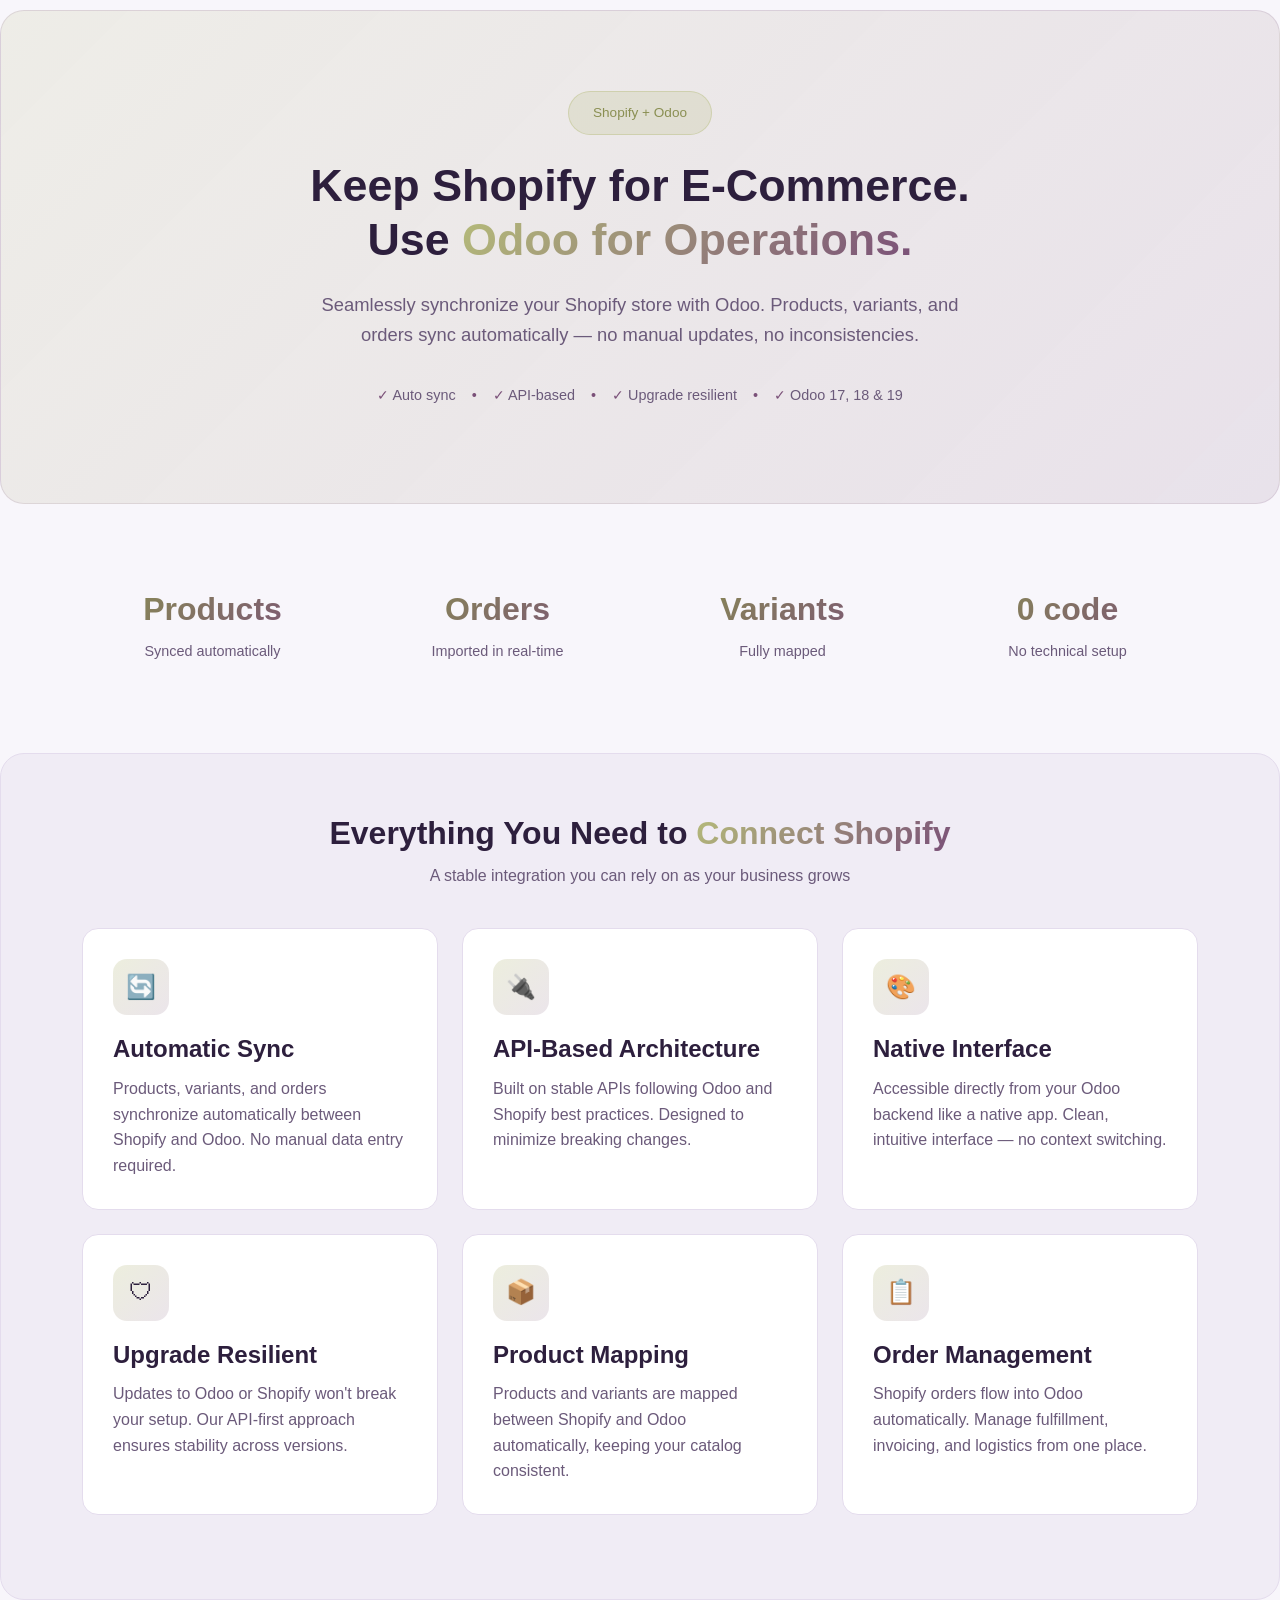
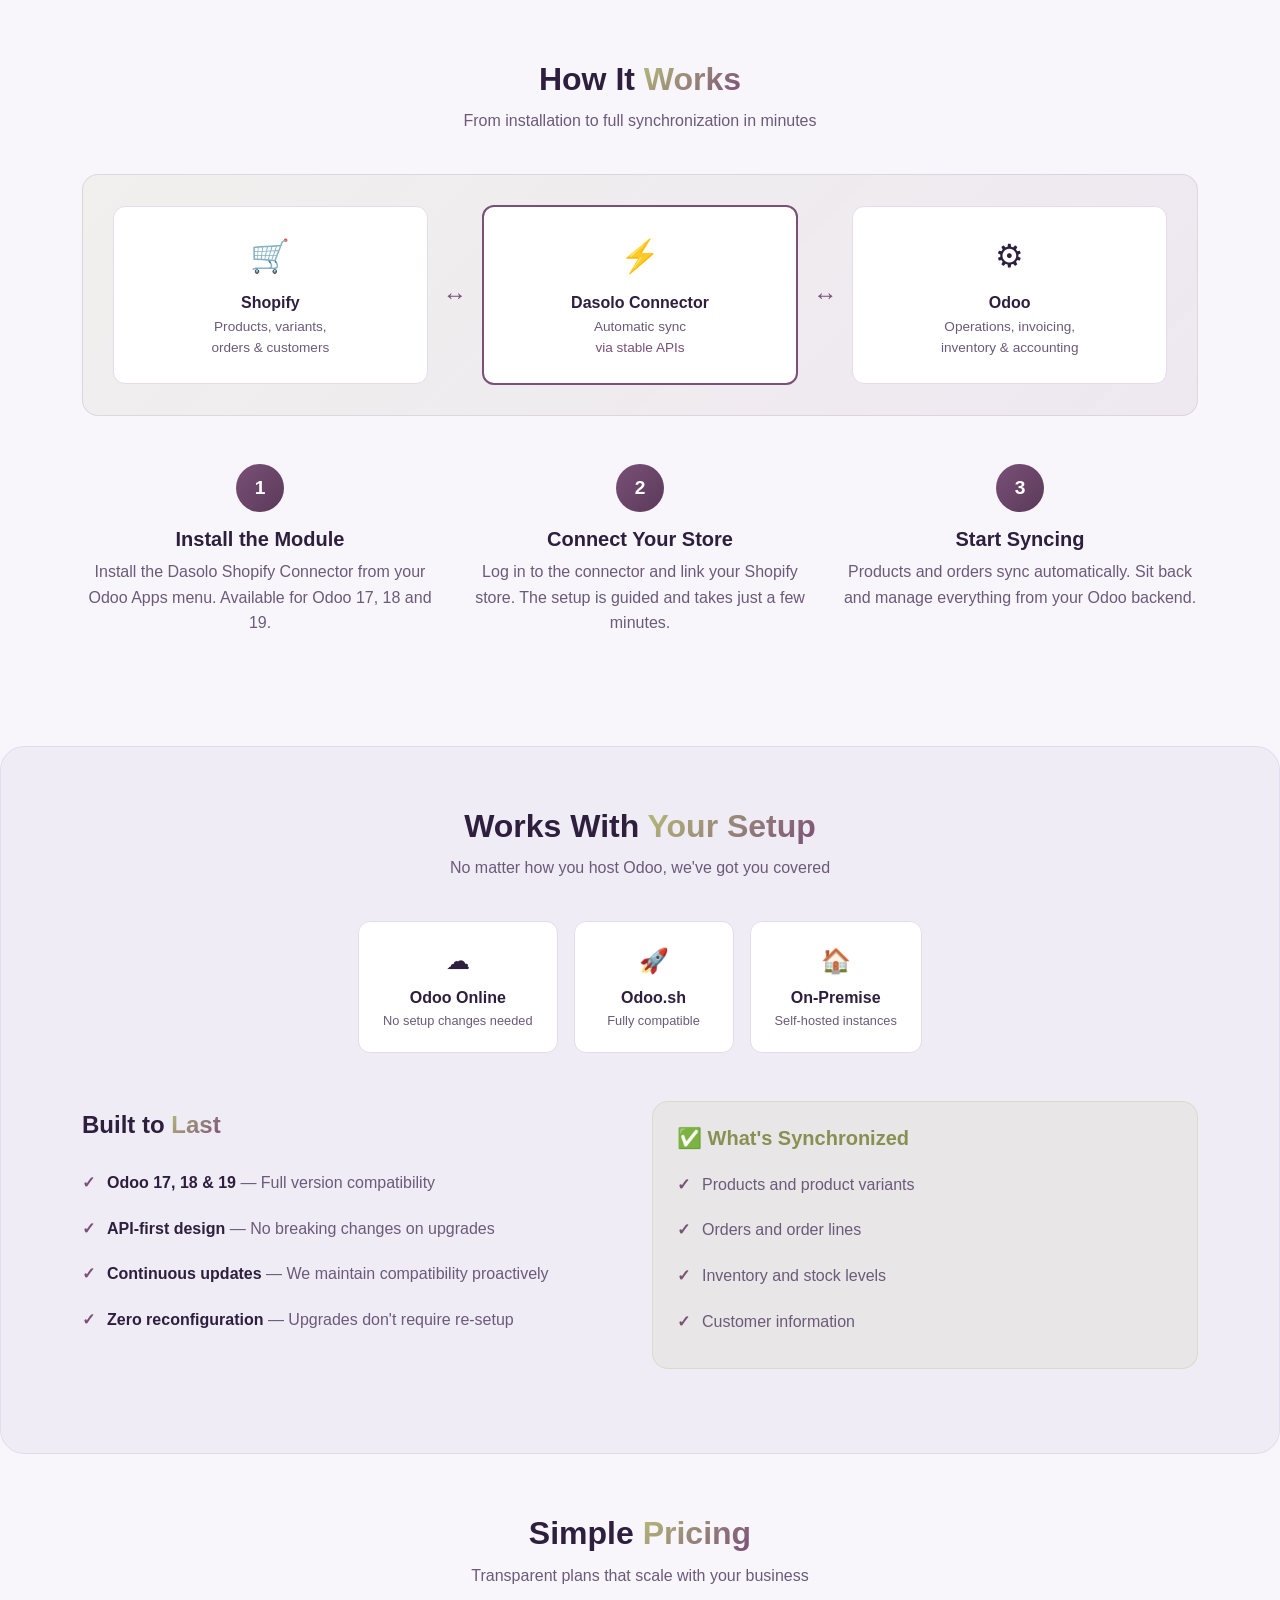
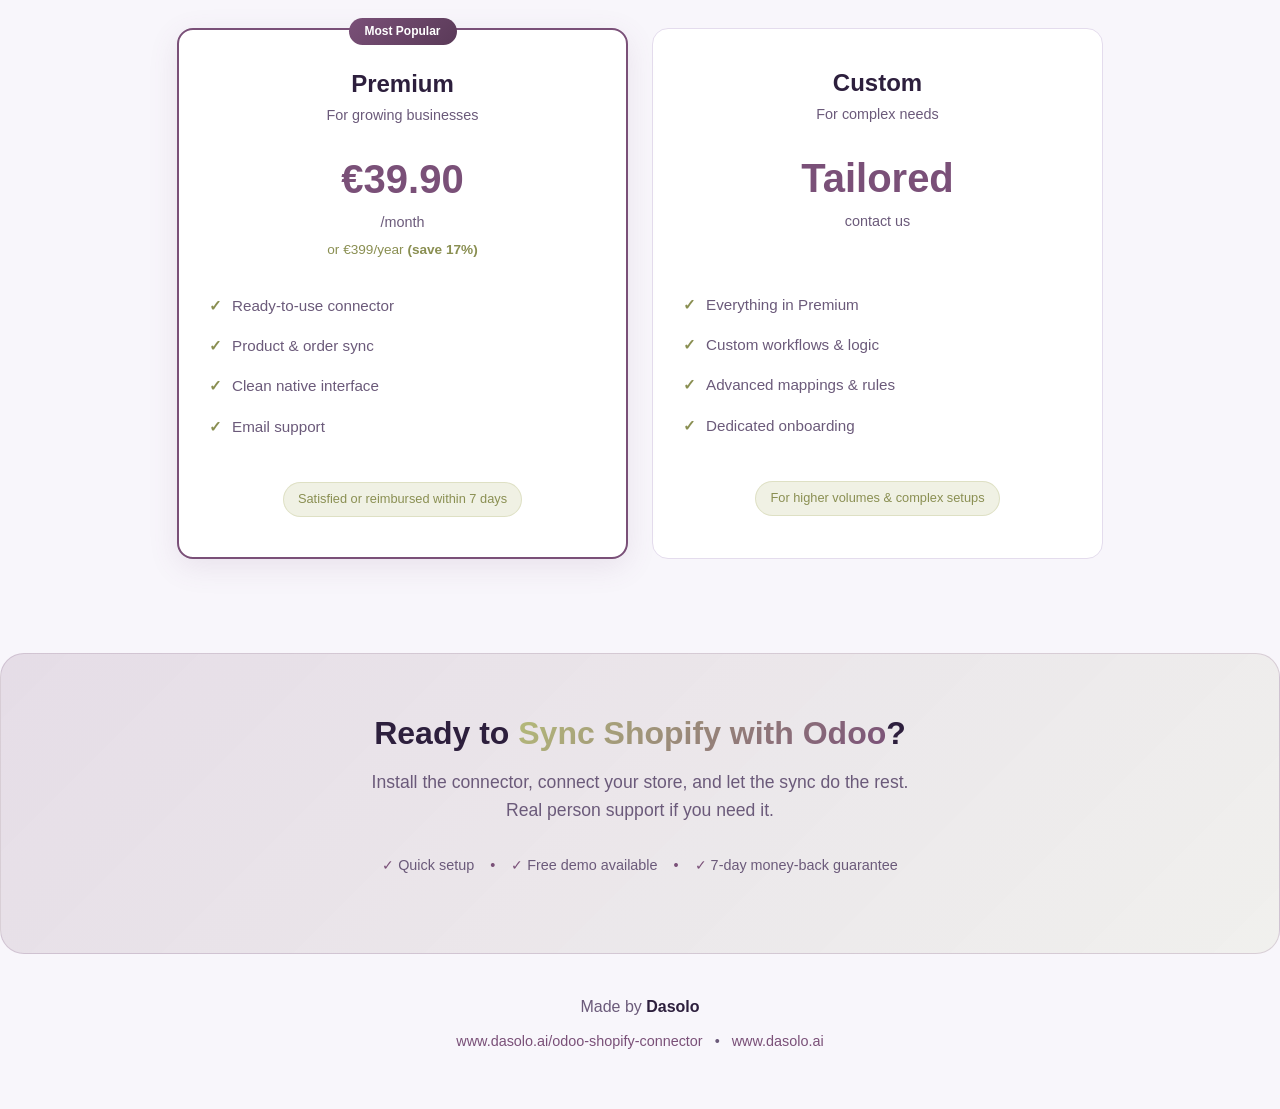
==== shopify_connector_dasolo/static/description/index.html @ 5e36f6b0 "Update module name" ====
<!DOCTYPE html>
<html lang="en">
<head>
    <meta charset="utf-8">
    <meta name="viewport" content="width=device-width, initial-scale=1">
    <title>Dasolo Shopify Connector — Sync Shopify with Odoo</title>
    <link href="https://cdn.jsdelivr.net/npm/bootstrap@5.3.2/dist/css/bootstrap.min.css" rel="stylesheet">
</head>
<body style="font-family: -apple-system, BlinkMacSystemFont, 'Segoe UI', Roboto, Oxygen, Ubuntu, Cantarell, sans-serif; background-color: #f8f6fb; color: #2d1f3d; line-height: 1.6;">

    <!-- Hero Section -->
    <section style="background: linear-gradient(135deg, rgba(181,187,122,0.15) 0%, rgba(122,80,120,0.12) 100%); border: 1px solid rgba(122,80,120,0.15); padding: 80px 20px; border-radius: 24px; margin-top: 10px; position: relative; overflow: hidden;" class="text-center">
        <div class="container" style="position: relative; z-index: 1;">
            <div class="mb-4">
                <span style="font-size: 0.85rem; padding: 10px 24px; background-color: rgba(181,187,122,0.2); border: 1px solid rgba(181,187,122,0.4); border-radius: 50px; display: inline-block; font-weight: 500; color: #8a8f52;">
                    Shopify + Odoo
                </span>
            </div>
            <h1 class="mb-4" style="font-size: 2.8rem; font-weight: 800;">
                Keep Shopify for E-Commerce.<br/>Use <span style="background: linear-gradient(135deg, #b5bb7a 0%, #7a5078 100%); -webkit-background-clip: text; -webkit-text-fill-color: transparent; background-clip: text;">Odoo for Operations.</span>
            </h1>
            <p class="mb-4" style="font-size: 1.15rem; max-width: 650px; margin: 0 auto; color: #6b5a7a;">
                Seamlessly synchronize your Shopify store with Odoo. Products, variants, and orders sync automatically
                — no manual updates, no inconsistencies.
            </p>
            <div style="margin-top: 35px;">
                <p style="font-size: 0.9rem; color: #6b5a7a;">
                    <span style="color: #7a5078;">&#10003;</span> Auto sync &nbsp;&nbsp;
                    <span style="color: #7a5078;">&#8226;</span> &nbsp;&nbsp;
                    <span style="color: #7a5078;">&#10003;</span> API-based &nbsp;&nbsp;
                    <span style="color: #7a5078;">&#8226;</span> &nbsp;&nbsp;
                    <span style="color: #7a5078;">&#10003;</span> Upgrade resilient &nbsp;&nbsp;
                    <span style="color: #7a5078;">&#8226;</span> &nbsp;&nbsp;
                    <span style="color: #7a5078;">&#10003;</span> Odoo 17, 18 &amp; 19
                </p>
            </div>
        </div>
    </section>

    <!-- Stats Section -->
    <section style="background-color: #f8f6fb; padding: 60px 20px;">
        <div class="container">
            <div class="row">
                <div class="col-md-3 col-6">
                    <div style="text-align: center; padding: 20px;">
                        <div style="font-size: 2rem; font-weight: 800; background: linear-gradient(135deg, #8a8f52 0%, #7a5078 100%); -webkit-background-clip: text; -webkit-text-fill-color: transparent; background-clip: text;">Products</div>
                        <div style="color: #6b5a7a; font-size: 0.9rem; margin-top: 5px;">Synced automatically</div>
                    </div>
                </div>
                <div class="col-md-3 col-6">
                    <div style="text-align: center; padding: 20px;">
                        <div style="font-size: 2rem; font-weight: 800; background: linear-gradient(135deg, #8a8f52 0%, #7a5078 100%); -webkit-background-clip: text; -webkit-text-fill-color: transparent; background-clip: text;">Orders</div>
                        <div style="color: #6b5a7a; font-size: 0.9rem; margin-top: 5px;">Imported in real-time</div>
                    </div>
                </div>
                <div class="col-md-3 col-6">
                    <div style="text-align: center; padding: 20px;">
                        <div style="font-size: 2rem; font-weight: 800; background: linear-gradient(135deg, #8a8f52 0%, #7a5078 100%); -webkit-background-clip: text; -webkit-text-fill-color: transparent; background-clip: text;">Variants</div>
                        <div style="color: #6b5a7a; font-size: 0.9rem; margin-top: 5px;">Fully mapped</div>
                    </div>
                </div>
                <div class="col-md-3 col-6">
                    <div style="text-align: center; padding: 20px;">
                        <div style="font-size: 2rem; font-weight: 800; background: linear-gradient(135deg, #8a8f52 0%, #7a5078 100%); -webkit-background-clip: text; -webkit-text-fill-color: transparent; background-clip: text;">0 code</div>
                        <div style="color: #6b5a7a; font-size: 0.9rem; margin-top: 5px;">No technical setup</div>
                    </div>
                </div>
            </div>
        </div>
    </section>

    <!-- Features Section -->
    <section style="background-color: #f0ecf5; padding: 60px 30px; border-radius: 24px; margin-top: 10px; border: 1px solid #e4dced;">
        <div class="container">
            <h2 style="font-size: 2rem; font-weight: 700; margin-bottom: 10px; color: #2d1f3d;" class="text-center">
                Everything You Need to <span style="background: linear-gradient(135deg, #b5bb7a 0%, #7a5078 100%); -webkit-background-clip: text; -webkit-text-fill-color: transparent; background-clip: text;">Connect Shopify</span>
            </h2>
            <p style="color: #6b5a7a; max-width: 600px; margin: 0 auto 40px;" class="text-center">
                A stable integration you can rely on as your business grows
            </p>

            <div class="row">
                <div class="col-lg-4 col-md-6 mb-4">
                    <div style="border-radius: 16px; border: 1px solid #e4dced; background: #ffffff; padding: 30px; height: 100%;">
                        <div style="width: 56px; height: 56px; border-radius: 14px; background: linear-gradient(135deg, rgba(181,187,122,0.25) 0%, rgba(122,80,120,0.15) 100%); display: flex; align-items: center; justify-content: center; margin-bottom: 20px; font-size: 1.5rem;">&#128260;</div>
                        <h4 style="font-weight: 600; margin-bottom: 12px; color: #2d1f3d;">Automatic Sync</h4>
                        <p style="color: #6b5a7a; margin-bottom: 0;">
                            Products, variants, and orders synchronize automatically between Shopify and Odoo. No manual data entry required.
                        </p>
                    </div>
                </div>
                <div class="col-lg-4 col-md-6 mb-4">
                    <div style="border-radius: 16px; border: 1px solid #e4dced; background: #ffffff; padding: 30px; height: 100%;">
                        <div style="width: 56px; height: 56px; border-radius: 14px; background: linear-gradient(135deg, rgba(181,187,122,0.25) 0%, rgba(122,80,120,0.15) 100%); display: flex; align-items: center; justify-content: center; margin-bottom: 20px; font-size: 1.5rem;">&#128268;</div>
                        <h4 style="font-weight: 600; margin-bottom: 12px; color: #2d1f3d;">API-Based Architecture</h4>
                        <p style="color: #6b5a7a; margin-bottom: 0;">
                            Built on stable APIs following Odoo and Shopify best practices. Designed to minimize breaking changes.
                        </p>
                    </div>
                </div>
                <div class="col-lg-4 col-md-6 mb-4">
                    <div style="border-radius: 16px; border: 1px solid #e4dced; background: #ffffff; padding: 30px; height: 100%;">
                        <div style="width: 56px; height: 56px; border-radius: 14px; background: linear-gradient(135deg, rgba(181,187,122,0.25) 0%, rgba(122,80,120,0.15) 100%); display: flex; align-items: center; justify-content: center; margin-bottom: 20px; font-size: 1.5rem;">&#127912;</div>
                        <h4 style="font-weight: 600; margin-bottom: 12px; color: #2d1f3d;">Native Interface</h4>
                        <p style="color: #6b5a7a; margin-bottom: 0;">
                            Accessible directly from your Odoo backend like a native app. Clean, intuitive interface — no context switching.
                        </p>
                    </div>
                </div>
                <div class="col-lg-4 col-md-6 mb-4">
                    <div style="border-radius: 16px; border: 1px solid #e4dced; background: #ffffff; padding: 30px; height: 100%;">
                        <div style="width: 56px; height: 56px; border-radius: 14px; background: linear-gradient(135deg, rgba(181,187,122,0.25) 0%, rgba(122,80,120,0.15) 100%); display: flex; align-items: center; justify-content: center; margin-bottom: 20px; font-size: 1.5rem;">&#128737;</div>
                        <h4 style="font-weight: 600; margin-bottom: 12px; color: #2d1f3d;">Upgrade Resilient</h4>
                        <p style="color: #6b5a7a; margin-bottom: 0;">
                            Updates to Odoo or Shopify won't break your setup. Our API-first approach ensures stability across versions.
                        </p>
                    </div>
                </div>
                <div class="col-lg-4 col-md-6 mb-4">
                    <div style="border-radius: 16px; border: 1px solid #e4dced; background: #ffffff; padding: 30px; height: 100%;">
                        <div style="width: 56px; height: 56px; border-radius: 14px; background: linear-gradient(135deg, rgba(181,187,122,0.25) 0%, rgba(122,80,120,0.15) 100%); display: flex; align-items: center; justify-content: center; margin-bottom: 20px; font-size: 1.5rem;">&#128230;</div>
                        <h4 style="font-weight: 600; margin-bottom: 12px; color: #2d1f3d;">Product Mapping</h4>
                        <p style="color: #6b5a7a; margin-bottom: 0;">
                            Products and variants are mapped between Shopify and Odoo automatically, keeping your catalog consistent.
                        </p>
                    </div>
                </div>
                <div class="col-lg-4 col-md-6 mb-4">
                    <div style="border-radius: 16px; border: 1px solid #e4dced; background: #ffffff; padding: 30px; height: 100%;">
                        <div style="width: 56px; height: 56px; border-radius: 14px; background: linear-gradient(135deg, rgba(181,187,122,0.25) 0%, rgba(122,80,120,0.15) 100%); display: flex; align-items: center; justify-content: center; margin-bottom: 20px; font-size: 1.5rem;">&#128203;</div>
                        <h4 style="font-weight: 600; margin-bottom: 12px; color: #2d1f3d;">Order Management</h4>
                        <p style="color: #6b5a7a; margin-bottom: 0;">
                            Shopify orders flow into Odoo automatically. Manage fulfillment, invoicing, and logistics from one place.
                        </p>
                    </div>
                </div>
            </div>
        </div>
    </section>

    <!-- How It Works Section -->
    <section style="background-color: #f8f6fb; padding: 60px 20px;">
        <div class="container">
            <h2 style="font-size: 2rem; font-weight: 700; margin-bottom: 10px; color: #2d1f3d;" class="text-center">
                How It <span style="background: linear-gradient(135deg, #b5bb7a 0%, #7a5078 100%); -webkit-background-clip: text; -webkit-text-fill-color: transparent; background-clip: text;">Works</span>
            </h2>
            <p style="color: #6b5a7a; max-width: 600px; margin: 0 auto 40px;" class="text-center">
                From installation to full synchronization in minutes
            </p>

            <div class="row mb-5">
                <div class="col-12">
                    <div style="background: linear-gradient(135deg, rgba(181,187,122,0.1) 0%, rgba(122,80,120,0.08) 100%); border: 1px solid rgba(122,80,120,0.15); border-radius: 16px; padding: 30px;">
                        <div style="display: flex; flex-wrap: wrap; align-items: center; justify-content: center; gap: 15px;">
                            <div style="background: #ffffff; border: 1px solid #e4dced; border-radius: 12px; padding: 24px; text-align: center; flex: 1; min-width: 200px;">
                                <div style="font-size: 2rem; margin-bottom: 8px;">&#128722;</div>
                                <strong style="color: #2d1f3d;">Shopify</strong>
                                <p class="mb-0" style="color: #6b5a7a; font-size: 0.85rem;">
                                    Products, variants,<br>orders &amp; customers
                                </p>
                            </div>
                            <div style="color: #7a5078; font-size: 1.5rem; font-weight: bold;">&#8596;</div>
                            <div style="background: #ffffff; border: 2px solid #7a5078; border-radius: 12px; padding: 24px; text-align: center; flex: 1; min-width: 200px;">
                                <div style="font-size: 2rem; margin-bottom: 8px;">&#9889;</div>
                                <strong style="color: #2d1f3d;">Dasolo Connector</strong>
                                <p class="mb-0" style="color: #6b5a7a; font-size: 0.85rem;">
                                    Automatic sync<br>
                                    <span style="color: #7a5078;">via stable APIs</span>
                                </p>
                            </div>
                            <div style="color: #7a5078; font-size: 1.5rem; font-weight: bold;">&#8596;</div>
                            <div style="background: #ffffff; border: 1px solid #e4dced; border-radius: 12px; padding: 24px; text-align: center; flex: 1; min-width: 200px;">
                                <div style="font-size: 2rem; margin-bottom: 8px;">&#9881;</div>
                                <strong style="color: #2d1f3d;">Odoo</strong>
                                <p class="mb-0" style="color: #6b5a7a; font-size: 0.85rem;">
                                    Operations, invoicing,<br>inventory &amp; accounting
                                </p>
                            </div>
                        </div>
                    </div>
                </div>
            </div>

            <div class="row">
                <div class="col-md-4 mb-4">
                    <div class="text-center">
                        <div style="width: 48px; height: 48px; border-radius: 50%; background: linear-gradient(135deg, #7a5078 0%, #5a3a58 100%); display: inline-flex; align-items: center; justify-content: center; font-weight: 700; font-size: 1.2rem; color: #fff; margin-bottom: 15px;">1</div>
                        <h5 style="font-weight: 600; color: #2d1f3d;">Install the Module</h5>
                        <p style="color: #6b5a7a;">
                            Install the Dasolo Shopify Connector from your Odoo Apps menu. Available for Odoo 17, 18 and 19.
                        </p>
                    </div>
                </div>
                <div class="col-md-4 mb-4">
                    <div class="text-center">
                        <div style="width: 48px; height: 48px; border-radius: 50%; background: linear-gradient(135deg, #7a5078 0%, #5a3a58 100%); display: inline-flex; align-items: center; justify-content: center; font-weight: 700; font-size: 1.2rem; color: #fff; margin-bottom: 15px;">2</div>
                        <h5 style="font-weight: 600; color: #2d1f3d;">Connect Your Store</h5>
                        <p style="color: #6b5a7a;">
                            Log in to the connector and link your Shopify store. The setup is guided and takes just a few minutes.
                        </p>
                    </div>
                </div>
                <div class="col-md-4 mb-4">
                    <div class="text-center">
                        <div style="width: 48px; height: 48px; border-radius: 50%; background: linear-gradient(135deg, #7a5078 0%, #5a3a58 100%); display: inline-flex; align-items: center; justify-content: center; font-weight: 700; font-size: 1.2rem; color: #fff; margin-bottom: 15px;">3</div>
                        <h5 style="font-weight: 600; color: #2d1f3d;">Start Syncing</h5>
                        <p style="color: #6b5a7a;">
                            Products and orders sync automatically. Sit back and manage everything from your Odoo backend.
                        </p>
                    </div>
                </div>
            </div>
        </div>
    </section>

    <!-- Compatibility Section -->
    <section style="background-color: #f0ecf5; padding: 60px 30px; border-radius: 24px; margin-top: 10px; border: 1px solid #e4dced;">
        <div class="container">
            <h2 style="font-size: 2rem; font-weight: 700; margin-bottom: 10px; color: #2d1f3d;" class="text-center">
                Works With <span style="background: linear-gradient(135deg, #b5bb7a 0%, #7a5078 100%); -webkit-background-clip: text; -webkit-text-fill-color: transparent; background-clip: text;">Your Setup</span>
            </h2>
            <p style="color: #6b5a7a; max-width: 600px; margin: 0 auto 40px;" class="text-center">
                No matter how you host Odoo, we've got you covered
            </p>

            <div class="row justify-content-center mb-5">
                <div class="col-12">
                    <div class="d-flex flex-wrap justify-content-center gap-3">
                        <div style="display: inline-block; background: #ffffff; border: 1px solid #e4dced; border-radius: 12px; padding: 20px 24px; text-align: center; min-width: 160px;">
                            <div style="font-size: 1.5rem; margin-bottom: 8px;">&#9729;</div>
                            <h6 style="margin-bottom: 4px; font-weight: 600; color: #2d1f3d;">Odoo Online</h6>
                            <p style="margin-bottom: 0; font-size: 0.8rem; color: #6b5a7a;">No setup changes needed</p>
                        </div>
                        <div style="display: inline-block; background: #ffffff; border: 1px solid #e4dced; border-radius: 12px; padding: 20px 24px; text-align: center; min-width: 160px;">
                            <div style="font-size: 1.5rem; margin-bottom: 8px;">&#128640;</div>
                            <h6 style="margin-bottom: 4px; font-weight: 600; color: #2d1f3d;">Odoo.sh</h6>
                            <p style="margin-bottom: 0; font-size: 0.8rem; color: #6b5a7a;">Fully compatible</p>
                        </div>
                        <div style="display: inline-block; background: #ffffff; border: 1px solid #e4dced; border-radius: 12px; padding: 20px 24px; text-align: center; min-width: 160px;">
                            <div style="font-size: 1.5rem; margin-bottom: 8px;">&#127968;</div>
                            <h6 style="margin-bottom: 4px; font-weight: 600; color: #2d1f3d;">On-Premise</h6>
                            <p style="margin-bottom: 0; font-size: 0.8rem; color: #6b5a7a;">Self-hosted instances</p>
                        </div>
                    </div>
                </div>
            </div>

            <div class="row align-items-center">
                <div class="col-md-6 mb-4">
                    <h4 style="font-weight: 700; margin-bottom: 20px; color: #2d1f3d;">
                        Built to <span style="background: linear-gradient(135deg, #b5bb7a 0%, #7a5078 100%); -webkit-background-clip: text; -webkit-text-fill-color: transparent; background-clip: text;">Last</span>
                    </h4>
                    <ul style="list-style: none; padding: 0;">
                        <li style="padding: 10px 0; color: #6b5a7a; display: flex; align-items: flex-start; gap: 12px;">
                            <span style="color: #7a5078; font-weight: bold; flex-shrink: 0;">&#10003;</span>
                            <span><strong style="color: #2d1f3d;">Odoo 17, 18 &amp; 19</strong> — Full version compatibility</span>
                        </li>
                        <li style="padding: 10px 0; color: #6b5a7a; display: flex; align-items: flex-start; gap: 12px;">
                            <span style="color: #7a5078; font-weight: bold; flex-shrink: 0;">&#10003;</span>
                            <span><strong style="color: #2d1f3d;">API-first design</strong> — No breaking changes on upgrades</span>
                        </li>
                        <li style="padding: 10px 0; color: #6b5a7a; display: flex; align-items: flex-start; gap: 12px;">
                            <span style="color: #7a5078; font-weight: bold; flex-shrink: 0;">&#10003;</span>
                            <span><strong style="color: #2d1f3d;">Continuous updates</strong> — We maintain compatibility proactively</span>
                        </li>
                        <li style="padding: 10px 0; color: #6b5a7a; display: flex; align-items: flex-start; gap: 12px;">
                            <span style="color: #7a5078; font-weight: bold; flex-shrink: 0;">&#10003;</span>
                            <span><strong style="color: #2d1f3d;">Zero reconfiguration</strong> — Upgrades don't require re-setup</span>
                        </li>
                    </ul>
                </div>
                <div class="col-md-6 mb-4">
                    <div style="background: rgba(181,187,122,0.12); border: 1px solid rgba(181,187,122,0.25); border-radius: 16px; padding: 24px;">
                        <h5 style="color: #8a8f52; font-weight: 600; margin-bottom: 12px;">&#9989; What's Synchronized</h5>
                        <ul style="list-style: none; padding: 0; margin: 0;">
                            <li style="padding: 10px 0; color: #6b5a7a; display: flex; align-items: flex-start; gap: 12px;">
                                <span style="color: #7a5078; font-weight: bold; flex-shrink: 0;">&#10003;</span>
                                Products and product variants
                            </li>
                            <li style="padding: 10px 0; color: #6b5a7a; display: flex; align-items: flex-start; gap: 12px;">
                                <span style="color: #7a5078; font-weight: bold; flex-shrink: 0;">&#10003;</span>
                                Orders and order lines
                            </li>
                            <li style="padding: 10px 0; color: #6b5a7a; display: flex; align-items: flex-start; gap: 12px;">
                                <span style="color: #7a5078; font-weight: bold; flex-shrink: 0;">&#10003;</span>
                                Inventory and stock levels
                            </li>
                            <li style="padding: 10px 0; color: #6b5a7a; display: flex; align-items: flex-start; gap: 12px;">
                                <span style="color: #7a5078; font-weight: bold; flex-shrink: 0;">&#10003;</span>
                                Customer information
                            </li>
                        </ul>
                    </div>
                </div>
            </div>
        </div>
    </section>

    <!-- Pricing Section -->
    <section style="background-color: #f8f6fb; padding: 60px 20px;">
        <div class="container">
            <h2 style="font-size: 2rem; font-weight: 700; margin-bottom: 10px; color: #2d1f3d;" class="text-center">
                Simple <span style="background: linear-gradient(135deg, #b5bb7a 0%, #7a5078 100%); -webkit-background-clip: text; -webkit-text-fill-color: transparent; background-clip: text;">Pricing</span>
            </h2>
            <p style="color: #6b5a7a; max-width: 600px; margin: 0 auto 40px;" class="text-center">
                Transparent plans that scale with your business
            </p>

            <div class="row justify-content-center">
                <div class="col-md-5 mb-4">
                    <div style="border-radius: 16px; border: 2px solid #7a5078; background: #ffffff; padding: 40px 30px; text-align: center; height: 100%; box-shadow: 0 8px 30px rgba(122,80,120,0.12); position: relative;">
                        <span style="position: absolute; top: -12px; left: 50%; transform: translateX(-50%); background: linear-gradient(135deg, #7a5078 0%, #5a3a58 100%); color: #fff; font-size: 0.75rem; font-weight: 600; padding: 4px 16px; border-radius: 20px;">Most Popular</span>
                        <h4 style="font-weight: 700; margin-bottom: 5px; color: #2d1f3d;">Premium</h4>
                        <p style="color: #6b5a7a; font-size: 0.9rem; margin-bottom: 20px;">For growing businesses</p>
                        <div style="font-size: 2.5rem; font-weight: 800; color: #7a5078;">&euro;39.90</div>
                        <div style="color: #6b5a7a; font-size: 0.9rem;">/month</div>
                        <p style="color: #8a8f52; font-size: 0.85rem; margin-top: 5px;">
                            or &euro;399/year <strong>(save 17%)</strong>
                        </p>
                        <ul style="list-style: none; padding: 0; text-align: left; margin: 25px 0;">
                            <li style="padding: 8px 0; color: #6b5a7a; display: flex; align-items: center; gap: 10px; font-size: 0.95rem;">
                                <span style="color: #8a8f52; font-weight: bold; flex-shrink: 0;">&#10003;</span>
                                Ready-to-use connector
                            </li>
                            <li style="padding: 8px 0; color: #6b5a7a; display: flex; align-items: center; gap: 10px; font-size: 0.95rem;">
                                <span style="color: #8a8f52; font-weight: bold; flex-shrink: 0;">&#10003;</span>
                                Product &amp; order sync
                            </li>
                            <li style="padding: 8px 0; color: #6b5a7a; display: flex; align-items: center; gap: 10px; font-size: 0.95rem;">
                                <span style="color: #8a8f52; font-weight: bold; flex-shrink: 0;">&#10003;</span>
                                Clean native interface
                            </li>
                            <li style="padding: 8px 0; color: #6b5a7a; display: flex; align-items: center; gap: 10px; font-size: 0.95rem;">
                                <span style="color: #8a8f52; font-weight: bold; flex-shrink: 0;">&#10003;</span>
                                Email support
                            </li>
                        </ul>
                        <span style="display: inline-block; background: rgba(181,187,122,0.2); border: 1px solid rgba(181,187,122,0.3); color: #8a8f52; font-size: 0.8rem; font-weight: 500; padding: 6px 14px; border-radius: 20px; margin-top: 10px;">Satisfied or reimbursed within 7 days</span>
                    </div>
                </div>
                <div class="col-md-5 mb-4">
                    <div style="border-radius: 16px; border: 1px solid #e4dced; background: #ffffff; padding: 40px 30px; text-align: center; height: 100%;">
                        <h4 style="font-weight: 700; margin-bottom: 5px; color: #2d1f3d;">Custom</h4>
                        <p style="color: #6b5a7a; font-size: 0.9rem; margin-bottom: 20px;">For complex needs</p>
                        <div style="font-size: 2.5rem; font-weight: 800; color: #7a5078;">Tailored</div>
                        <div style="color: #6b5a7a; font-size: 0.9rem;">contact us</div>
                        <p style="color: #6b5a7a; font-size: 0.85rem; margin-top: 5px;">&nbsp;</p>
                        <ul style="list-style: none; padding: 0; text-align: left; margin: 25px 0;">
                            <li style="padding: 8px 0; color: #6b5a7a; display: flex; align-items: center; gap: 10px; font-size: 0.95rem;">
                                <span style="color: #8a8f52; font-weight: bold; flex-shrink: 0;">&#10003;</span>
                                Everything in Premium
                            </li>
                            <li style="padding: 8px 0; color: #6b5a7a; display: flex; align-items: center; gap: 10px; font-size: 0.95rem;">
                                <span style="color: #8a8f52; font-weight: bold; flex-shrink: 0;">&#10003;</span>
                                Custom workflows &amp; logic
                            </li>
                            <li style="padding: 8px 0; color: #6b5a7a; display: flex; align-items: center; gap: 10px; font-size: 0.95rem;">
                                <span style="color: #8a8f52; font-weight: bold; flex-shrink: 0;">&#10003;</span>
                                Advanced mappings &amp; rules
                            </li>
                            <li style="padding: 8px 0; color: #6b5a7a; display: flex; align-items: center; gap: 10px; font-size: 0.95rem;">
                                <span style="color: #8a8f52; font-weight: bold; flex-shrink: 0;">&#10003;</span>
                                Dedicated onboarding
                            </li>
                        </ul>
                        <span style="display: inline-block; background: rgba(181,187,122,0.2); border: 1px solid rgba(181,187,122,0.3); color: #8a8f52; font-size: 0.8rem; font-weight: 500; padding: 6px 14px; border-radius: 20px; margin-top: 10px;">For higher volumes &amp; complex setups</span>
                    </div>
                </div>
            </div>
        </div>
    </section>

    <!-- CTA Section -->
    <section style="background: linear-gradient(135deg, rgba(122,80,120,0.15) 0%, rgba(181,187,122,0.1) 100%); border: 1px solid rgba(122,80,120,0.2); padding: 60px 20px; border-radius: 24px; margin-top: 10px;" class="text-center">
        <div class="container">
            <h2 class="mb-3" style="font-size: 2rem; font-weight: 700; color: #2d1f3d;">
                Ready to <span style="background: linear-gradient(135deg, #b5bb7a 0%, #7a5078 100%); -webkit-background-clip: text; -webkit-text-fill-color: transparent; background-clip: text;">Sync Shopify with Odoo</span>?
            </h2>
            <p class="mb-4" style="font-size: 1.1rem; color: #6b5a7a; max-width: 550px; margin: 0 auto;">
                Install the connector, connect your store, and let the sync do the rest.
                Real person support if you need it.
            </p>
            <div style="margin-top: 30px;">
                <p style="font-size: 0.9rem; color: #6b5a7a;">
                    <span style="color: #7a5078;">&#10003;</span> Quick setup &nbsp;&nbsp;
                    <span style="color: #7a5078;">&#8226;</span> &nbsp;&nbsp;
                    <span style="color: #7a5078;">&#10003;</span> Free demo available &nbsp;&nbsp;
                    <span style="color: #7a5078;">&#8226;</span> &nbsp;&nbsp;
                    <span style="color: #7a5078;">&#10003;</span> 7-day money-back guarantee
                </p>
            </div>
        </div>
    </section>

    <!-- Footer -->
    <section class="text-center" style="background-color: #f8f6fb; padding: 40px 20px;">
        <div class="container">
            <p style="color: #6b5a7a; margin-bottom: 10px;">
                Made by <strong style="color: #2d1f3d;">Dasolo</strong>
            </p>
            <p style="color: #6b5a7a; font-size: 0.9rem;">
                <a href="https://www.dasolo.ai/odoo-shopify-connector" style="color: #7a5078; text-decoration: none;">www.dasolo.ai/odoo-shopify-connector</a>
                &nbsp;&nbsp;&#8226;&nbsp;&nbsp;
                <a href="https://www.dasolo.ai/" style="color: #7a5078; text-decoration: none;">www.dasolo.ai</a>
            </p>
        </div>
    </section>

</body>
</html>
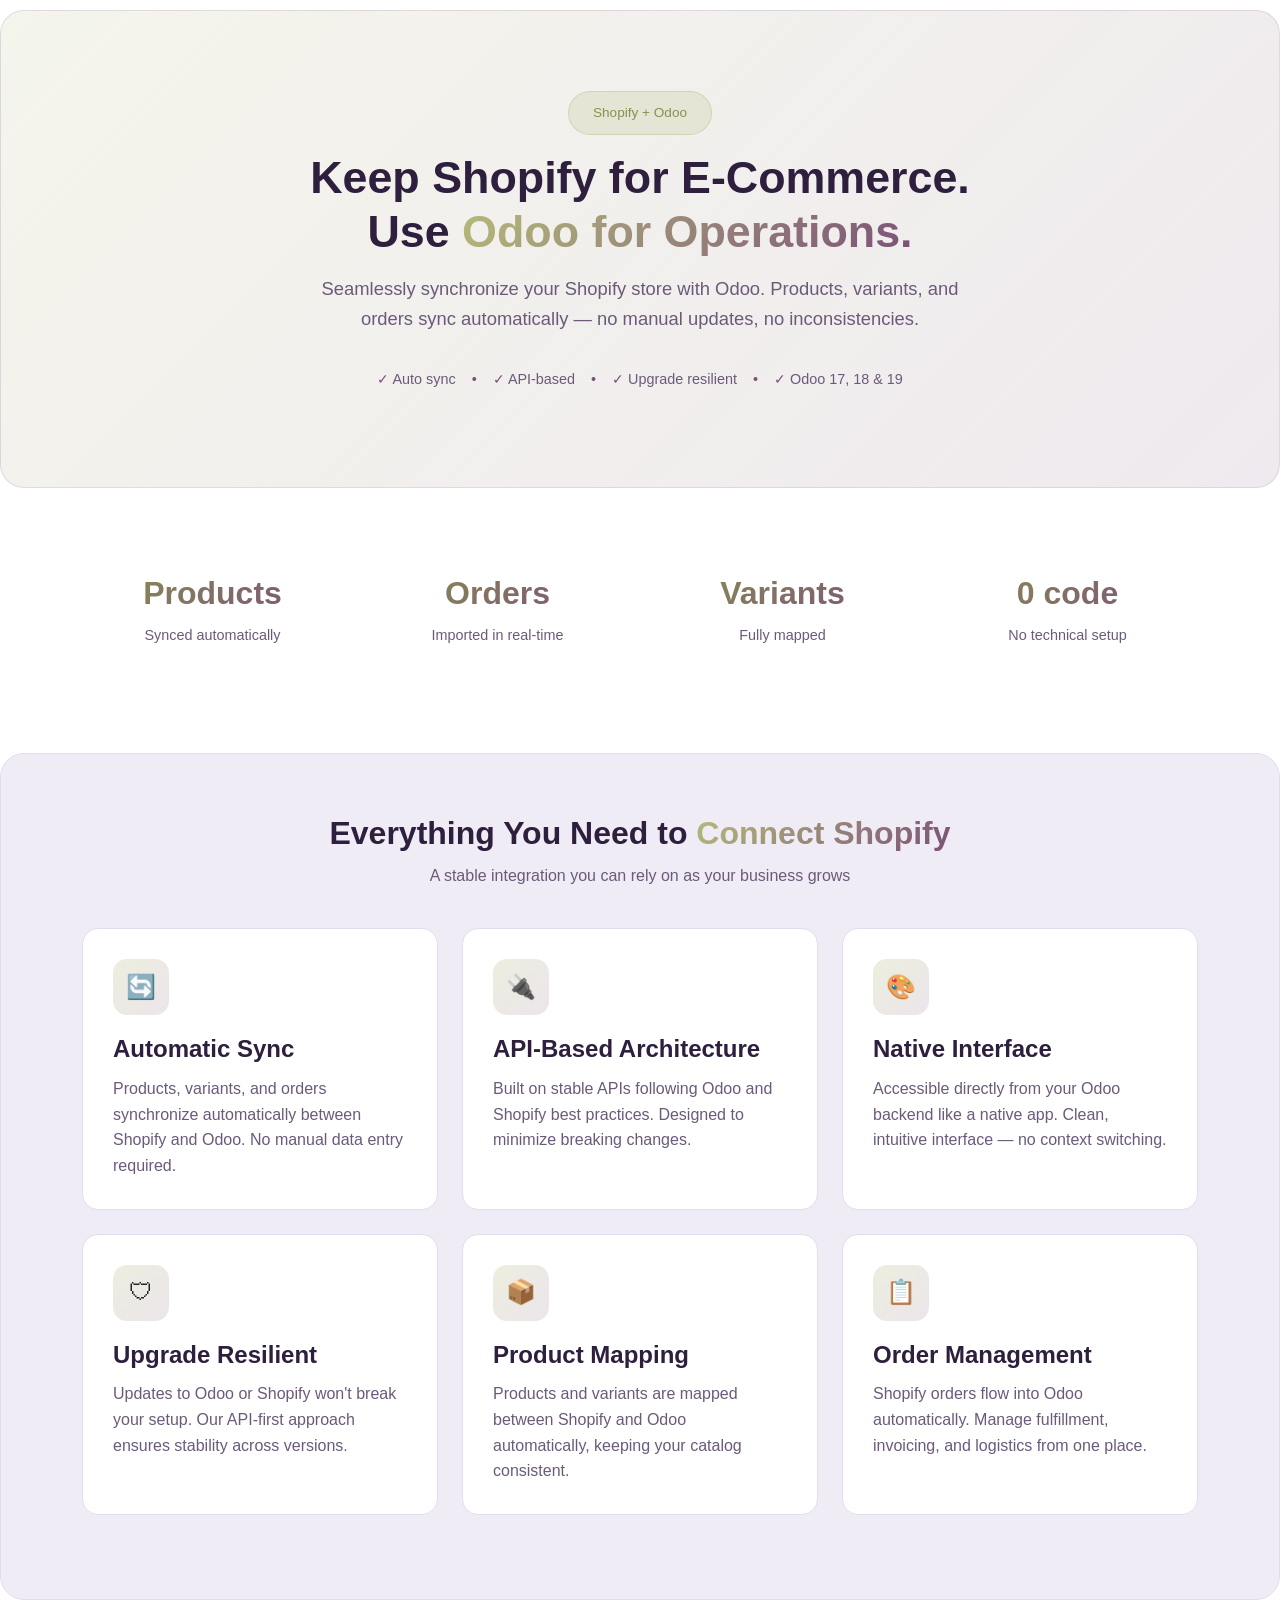
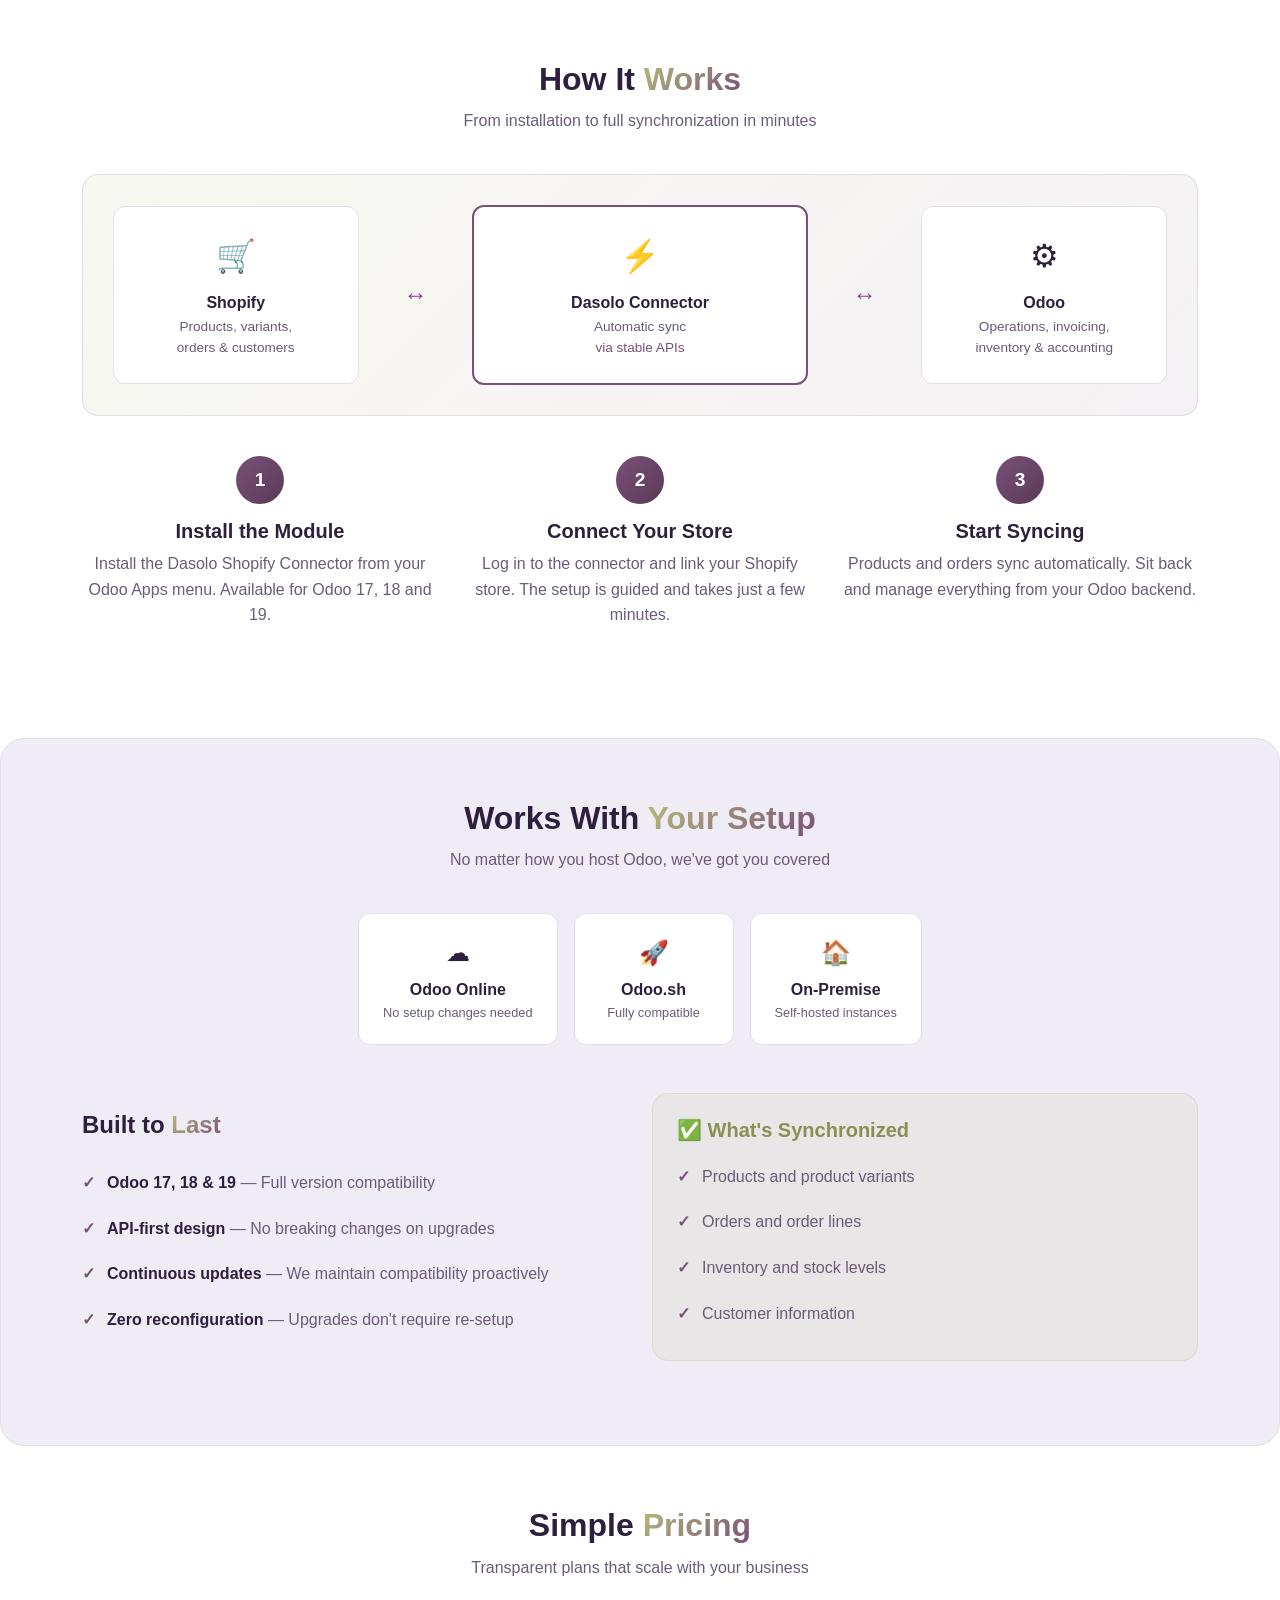
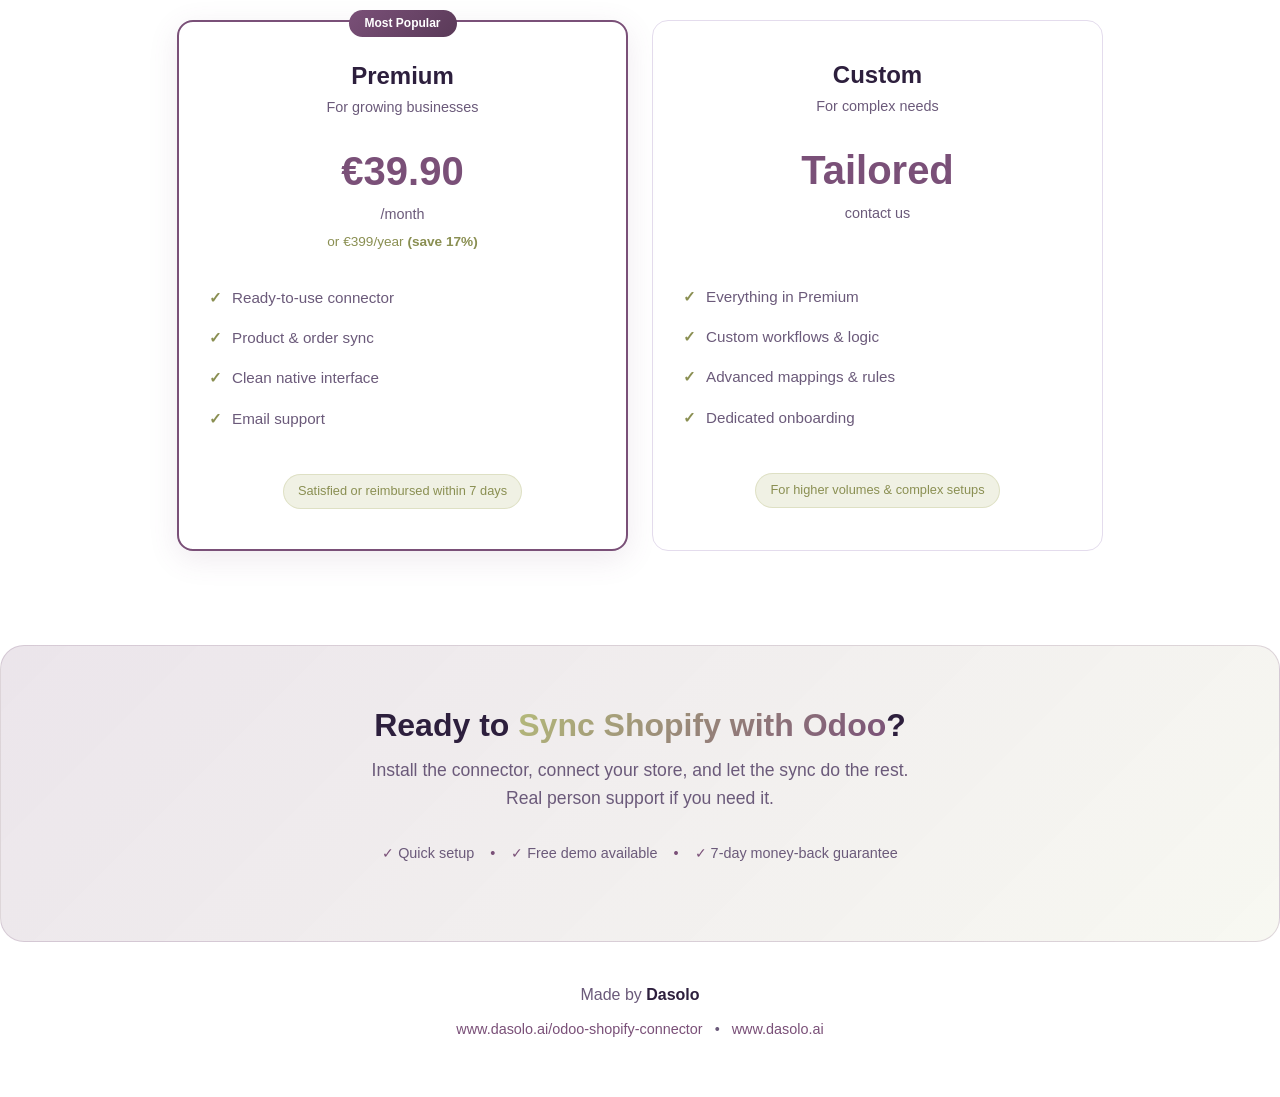
==== commit c724ae32: "Update module name" ====
--- a/shopify_connector_dasolo/static/description/index.html
+++ b/shopify_connector_dasolo/static/description/index.html
@@ -6,25 +6,25 @@
     <title>Dasolo Shopify Connector — Sync Shopify with Odoo</title>
     <link href="https://cdn.jsdelivr.net/npm/bootstrap@5.3.2/dist/css/bootstrap.min.css" rel="stylesheet">
 </head>
-<body style="font-family: -apple-system, BlinkMacSystemFont, 'Segoe UI', Roboto, Oxygen, Ubuntu, Cantarell, sans-serif; background-color: #f8f6fb; color: #2d1f3d; line-height: 1.6;">
+<body style="font-family: -apple-system, BlinkMacSystemFont, 'Segoe UI', Roboto, Oxygen, Ubuntu, Cantarell, sans-serif; color: #2d1f3d; line-height: 1.6; margin: 0; padding: 0;">
 
     <!-- Hero Section -->
-    <section style="background: linear-gradient(135deg, rgba(181,187,122,0.15) 0%, rgba(122,80,120,0.12) 100%); border: 1px solid rgba(122,80,120,0.15); padding: 80px 20px; border-radius: 24px; margin-top: 10px; position: relative; overflow: hidden;" class="text-center">
-        <div class="container" style="position: relative; z-index: 1;">
-            <div class="mb-4">
-                <span style="font-size: 0.85rem; padding: 10px 24px; background-color: rgba(181,187,122,0.2); border: 1px solid rgba(181,187,122,0.4); border-radius: 50px; display: inline-block; font-weight: 500; color: #8a8f52;">
+    <section style="background: linear-gradient(135deg, rgba(181,187,122,0.15) 0%, rgba(122,80,120,0.12) 100%); border: 1px solid rgba(122,80,120,0.15); padding: 80px 20px; border-radius: 24px; margin-top: 10px; text-align: center; overflow: hidden; position: relative;">
+        <div style="position: relative; z-index: 1;">
+            <div>
+                <span style="font-size: 0.85rem; padding: 10px 24px; background-color: rgba(181,187,122,0.2); border: 1px solid rgba(181,187,122,0.4); border-radius: 50px; display: inline-block; font-weight: 500; color: #8a8f52; margin-bottom: 16px;">
                     Shopify + Odoo
                 </span>
             </div>
-            <h1 class="mb-4" style="font-size: 2.8rem; font-weight: 800;">
+            <h1 style="font-size: 2.8rem; font-weight: 800; margin-bottom: 16px; color: #2d1f3d;">
                 Keep Shopify for E-Commerce.<br/>Use <span style="background: linear-gradient(135deg, #b5bb7a 0%, #7a5078 100%); -webkit-background-clip: text; -webkit-text-fill-color: transparent; background-clip: text;">Odoo for Operations.</span>
             </h1>
-            <p class="mb-4" style="font-size: 1.15rem; max-width: 650px; margin: 0 auto; color: #6b5a7a;">
+            <p style="font-size: 1.15rem; max-width: 650px; margin: 0 auto; color: #6b5a7a;">
                 Seamlessly synchronize your Shopify store with Odoo. Products, variants, and orders sync automatically
                 — no manual updates, no inconsistencies.
             </p>
-            <div style="margin-top: 35px;">
-                <p style="font-size: 0.9rem; color: #6b5a7a;">
+            <div style="margin-top: 35px; font-size: 0.9rem; color: #6b5a7a;">
+                <p>
                     <span style="color: #7a5078;">&#10003;</span> Auto sync &nbsp;&nbsp;
                     <span style="color: #7a5078;">&#8226;</span> &nbsp;&nbsp;
                     <span style="color: #7a5078;">&#10003;</span> API-based &nbsp;&nbsp;
@@ -38,29 +38,29 @@
     </section>
 
     <!-- Stats Section -->
-    <section style="background-color: #f8f6fb; padding: 60px 20px;">
-        <div class="container">
-            <div class="row">
-                <div class="col-md-3 col-6">
-                    <div style="text-align: center; padding: 20px;">
+    <section style="padding: 60px 20px;">
+        <div class="container">
+            <div class="row text-center">
+                <div class="col-md-3 col-sm-6 mb-3">
+                    <div style="padding: 20px;">
                         <div style="font-size: 2rem; font-weight: 800; background: linear-gradient(135deg, #8a8f52 0%, #7a5078 100%); -webkit-background-clip: text; -webkit-text-fill-color: transparent; background-clip: text;">Products</div>
                         <div style="color: #6b5a7a; font-size: 0.9rem; margin-top: 5px;">Synced automatically</div>
                     </div>
                 </div>
-                <div class="col-md-3 col-6">
-                    <div style="text-align: center; padding: 20px;">
+                <div class="col-md-3 col-sm-6 mb-3">
+                    <div style="padding: 20px;">
                         <div style="font-size: 2rem; font-weight: 800; background: linear-gradient(135deg, #8a8f52 0%, #7a5078 100%); -webkit-background-clip: text; -webkit-text-fill-color: transparent; background-clip: text;">Orders</div>
                         <div style="color: #6b5a7a; font-size: 0.9rem; margin-top: 5px;">Imported in real-time</div>
                     </div>
                 </div>
-                <div class="col-md-3 col-6">
-                    <div style="text-align: center; padding: 20px;">
+                <div class="col-md-3 col-sm-6 mb-3">
+                    <div style="padding: 20px;">
                         <div style="font-size: 2rem; font-weight: 800; background: linear-gradient(135deg, #8a8f52 0%, #7a5078 100%); -webkit-background-clip: text; -webkit-text-fill-color: transparent; background-clip: text;">Variants</div>
                         <div style="color: #6b5a7a; font-size: 0.9rem; margin-top: 5px;">Fully mapped</div>
                     </div>
                 </div>
-                <div class="col-md-3 col-6">
-                    <div style="text-align: center; padding: 20px;">
+                <div class="col-md-3 col-sm-6 mb-3">
+                    <div style="padding: 20px;">
                         <div style="font-size: 2rem; font-weight: 800; background: linear-gradient(135deg, #8a8f52 0%, #7a5078 100%); -webkit-background-clip: text; -webkit-text-fill-color: transparent; background-clip: text;">0 code</div>
                         <div style="color: #6b5a7a; font-size: 0.9rem; margin-top: 5px;">No technical setup</div>
                     </div>
@@ -72,16 +72,16 @@
     <!-- Features Section -->
     <section style="background-color: #f0ecf5; padding: 60px 30px; border-radius: 24px; margin-top: 10px; border: 1px solid #e4dced;">
         <div class="container">
-            <h2 style="font-size: 2rem; font-weight: 700; margin-bottom: 10px; color: #2d1f3d;" class="text-center">
+            <h2 style="font-size: 2rem; font-weight: 700; margin-bottom: 10px; color: #2d1f3d; text-align: center;">
                 Everything You Need to <span style="background: linear-gradient(135deg, #b5bb7a 0%, #7a5078 100%); -webkit-background-clip: text; -webkit-text-fill-color: transparent; background-clip: text;">Connect Shopify</span>
             </h2>
-            <p style="color: #6b5a7a; max-width: 600px; margin: 0 auto 40px;" class="text-center">
+            <p style="color: #6b5a7a; max-width: 600px; margin: 0 auto 40px; text-align: center;">
                 A stable integration you can rely on as your business grows
             </p>
 
             <div class="row">
-                <div class="col-lg-4 col-md-6 mb-4">
-                    <div style="border-radius: 16px; border: 1px solid #e4dced; background: #ffffff; padding: 30px; height: 100%;">
+                <div class="col-md-4 mb-4">
+                    <div class="card h-100" style="border-radius: 16px; border: 1px solid #e4dced; background: #ffffff; padding: 30px;">
                         <div style="width: 56px; height: 56px; border-radius: 14px; background: linear-gradient(135deg, rgba(181,187,122,0.25) 0%, rgba(122,80,120,0.15) 100%); display: flex; align-items: center; justify-content: center; margin-bottom: 20px; font-size: 1.5rem;">&#128260;</div>
                         <h4 style="font-weight: 600; margin-bottom: 12px; color: #2d1f3d;">Automatic Sync</h4>
                         <p style="color: #6b5a7a; margin-bottom: 0;">
@@ -89,8 +89,8 @@
                         </p>
                     </div>
                 </div>
-                <div class="col-lg-4 col-md-6 mb-4">
-                    <div style="border-radius: 16px; border: 1px solid #e4dced; background: #ffffff; padding: 30px; height: 100%;">
+                <div class="col-md-4 mb-4">
+                    <div class="card h-100" style="border-radius: 16px; border: 1px solid #e4dced; background: #ffffff; padding: 30px;">
                         <div style="width: 56px; height: 56px; border-radius: 14px; background: linear-gradient(135deg, rgba(181,187,122,0.25) 0%, rgba(122,80,120,0.15) 100%); display: flex; align-items: center; justify-content: center; margin-bottom: 20px; font-size: 1.5rem;">&#128268;</div>
                         <h4 style="font-weight: 600; margin-bottom: 12px; color: #2d1f3d;">API-Based Architecture</h4>
                         <p style="color: #6b5a7a; margin-bottom: 0;">
@@ -98,8 +98,8 @@
                         </p>
                     </div>
                 </div>
-                <div class="col-lg-4 col-md-6 mb-4">
-                    <div style="border-radius: 16px; border: 1px solid #e4dced; background: #ffffff; padding: 30px; height: 100%;">
+                <div class="col-md-4 mb-4">
+                    <div class="card h-100" style="border-radius: 16px; border: 1px solid #e4dced; background: #ffffff; padding: 30px;">
                         <div style="width: 56px; height: 56px; border-radius: 14px; background: linear-gradient(135deg, rgba(181,187,122,0.25) 0%, rgba(122,80,120,0.15) 100%); display: flex; align-items: center; justify-content: center; margin-bottom: 20px; font-size: 1.5rem;">&#127912;</div>
                         <h4 style="font-weight: 600; margin-bottom: 12px; color: #2d1f3d;">Native Interface</h4>
                         <p style="color: #6b5a7a; margin-bottom: 0;">
@@ -107,8 +107,8 @@
                         </p>
                     </div>
                 </div>
-                <div class="col-lg-4 col-md-6 mb-4">
-                    <div style="border-radius: 16px; border: 1px solid #e4dced; background: #ffffff; padding: 30px; height: 100%;">
+                <div class="col-md-4 mb-4">
+                    <div class="card h-100" style="border-radius: 16px; border: 1px solid #e4dced; background: #ffffff; padding: 30px;">
                         <div style="width: 56px; height: 56px; border-radius: 14px; background: linear-gradient(135deg, rgba(181,187,122,0.25) 0%, rgba(122,80,120,0.15) 100%); display: flex; align-items: center; justify-content: center; margin-bottom: 20px; font-size: 1.5rem;">&#128737;</div>
                         <h4 style="font-weight: 600; margin-bottom: 12px; color: #2d1f3d;">Upgrade Resilient</h4>
                         <p style="color: #6b5a7a; margin-bottom: 0;">
@@ -116,8 +116,8 @@
                         </p>
                     </div>
                 </div>
-                <div class="col-lg-4 col-md-6 mb-4">
-                    <div style="border-radius: 16px; border: 1px solid #e4dced; background: #ffffff; padding: 30px; height: 100%;">
+                <div class="col-md-4 mb-4">
+                    <div class="card h-100" style="border-radius: 16px; border: 1px solid #e4dced; background: #ffffff; padding: 30px;">
                         <div style="width: 56px; height: 56px; border-radius: 14px; background: linear-gradient(135deg, rgba(181,187,122,0.25) 0%, rgba(122,80,120,0.15) 100%); display: flex; align-items: center; justify-content: center; margin-bottom: 20px; font-size: 1.5rem;">&#128230;</div>
                         <h4 style="font-weight: 600; margin-bottom: 12px; color: #2d1f3d;">Product Mapping</h4>
                         <p style="color: #6b5a7a; margin-bottom: 0;">
@@ -125,8 +125,8 @@
                         </p>
                     </div>
                 </div>
-                <div class="col-lg-4 col-md-6 mb-4">
-                    <div style="border-radius: 16px; border: 1px solid #e4dced; background: #ffffff; padding: 30px; height: 100%;">
+                <div class="col-md-4 mb-4">
+                    <div class="card h-100" style="border-radius: 16px; border: 1px solid #e4dced; background: #ffffff; padding: 30px;">
                         <div style="width: 56px; height: 56px; border-radius: 14px; background: linear-gradient(135deg, rgba(181,187,122,0.25) 0%, rgba(122,80,120,0.15) 100%); display: flex; align-items: center; justify-content: center; margin-bottom: 20px; font-size: 1.5rem;">&#128203;</div>
                         <h4 style="font-weight: 600; margin-bottom: 12px; color: #2d1f3d;">Order Management</h4>
                         <p style="color: #6b5a7a; margin-bottom: 0;">
@@ -139,75 +139,75 @@
     </section>
 
     <!-- How It Works Section -->
-    <section style="background-color: #f8f6fb; padding: 60px 20px;">
-        <div class="container">
-            <h2 style="font-size: 2rem; font-weight: 700; margin-bottom: 10px; color: #2d1f3d;" class="text-center">
+    <section style="padding: 60px 20px;">
+        <div class="container">
+            <h2 style="font-size: 2rem; font-weight: 700; margin-bottom: 10px; color: #2d1f3d; text-align: center;">
                 How It <span style="background: linear-gradient(135deg, #b5bb7a 0%, #7a5078 100%); -webkit-background-clip: text; -webkit-text-fill-color: transparent; background-clip: text;">Works</span>
             </h2>
-            <p style="color: #6b5a7a; max-width: 600px; margin: 0 auto 40px;" class="text-center">
+            <p style="color: #6b5a7a; max-width: 600px; margin: 0 auto 40px; text-align: center;">
                 From installation to full synchronization in minutes
             </p>
 
-            <div class="row mb-5">
-                <div class="col-12">
-                    <div style="background: linear-gradient(135deg, rgba(181,187,122,0.1) 0%, rgba(122,80,120,0.08) 100%); border: 1px solid rgba(122,80,120,0.15); border-radius: 16px; padding: 30px;">
-                        <div style="display: flex; flex-wrap: wrap; align-items: center; justify-content: center; gap: 15px;">
-                            <div style="background: #ffffff; border: 1px solid #e4dced; border-radius: 12px; padding: 24px; text-align: center; flex: 1; min-width: 200px;">
-                                <div style="font-size: 2rem; margin-bottom: 8px;">&#128722;</div>
-                                <strong style="color: #2d1f3d;">Shopify</strong>
-                                <p class="mb-0" style="color: #6b5a7a; font-size: 0.85rem;">
-                                    Products, variants,<br>orders &amp; customers
-                                </p>
-                            </div>
-                            <div style="color: #7a5078; font-size: 1.5rem; font-weight: bold;">&#8596;</div>
-                            <div style="background: #ffffff; border: 2px solid #7a5078; border-radius: 12px; padding: 24px; text-align: center; flex: 1; min-width: 200px;">
-                                <div style="font-size: 2rem; margin-bottom: 8px;">&#9889;</div>
-                                <strong style="color: #2d1f3d;">Dasolo Connector</strong>
-                                <p class="mb-0" style="color: #6b5a7a; font-size: 0.85rem;">
-                                    Automatic sync<br>
-                                    <span style="color: #7a5078;">via stable APIs</span>
-                                </p>
-                            </div>
-                            <div style="color: #7a5078; font-size: 1.5rem; font-weight: bold;">&#8596;</div>
-                            <div style="background: #ffffff; border: 1px solid #e4dced; border-radius: 12px; padding: 24px; text-align: center; flex: 1; min-width: 200px;">
-                                <div style="font-size: 2rem; margin-bottom: 8px;">&#9881;</div>
-                                <strong style="color: #2d1f3d;">Odoo</strong>
-                                <p class="mb-0" style="color: #6b5a7a; font-size: 0.85rem;">
-                                    Operations, invoicing,<br>inventory &amp; accounting
-                                </p>
-                            </div>
+            <div style="background: linear-gradient(135deg, rgba(181,187,122,0.1) 0%, rgba(122,80,120,0.08) 100%); border: 1px solid rgba(122,80,120,0.15); border-radius: 16px; padding: 30px; margin-bottom: 40px;">
+                <div class="row align-items-center text-center">
+                    <div class="col-md-3 col-sm-12 mb-3 mb-md-0">
+                        <div style="background: #ffffff; border: 1px solid #e4dced; border-radius: 12px; padding: 24px;">
+                            <div style="font-size: 2rem; margin-bottom: 8px;">&#128722;</div>
+                            <strong style="color: #2d1f3d;">Shopify</strong>
+                            <p style="color: #6b5a7a; font-size: 0.85rem; margin-bottom: 0;">
+                                Products, variants,<br>orders &amp; customers
+                            </p>
                         </div>
                     </div>
-                </div>
-            </div>
-
-            <div class="row">
-                <div class="col-md-4 mb-4">
-                    <div class="text-center">
-                        <div style="width: 48px; height: 48px; border-radius: 50%; background: linear-gradient(135deg, #7a5078 0%, #5a3a58 100%); display: inline-flex; align-items: center; justify-content: center; font-weight: 700; font-size: 1.2rem; color: #fff; margin-bottom: 15px;">1</div>
-                        <h5 style="font-weight: 600; color: #2d1f3d;">Install the Module</h5>
-                        <p style="color: #6b5a7a;">
-                            Install the Dasolo Shopify Connector from your Odoo Apps menu. Available for Odoo 17, 18 and 19.
-                        </p>
-                    </div>
-                </div>
-                <div class="col-md-4 mb-4">
-                    <div class="text-center">
-                        <div style="width: 48px; height: 48px; border-radius: 50%; background: linear-gradient(135deg, #7a5078 0%, #5a3a58 100%); display: inline-flex; align-items: center; justify-content: center; font-weight: 700; font-size: 1.2rem; color: #fff; margin-bottom: 15px;">2</div>
-                        <h5 style="font-weight: 600; color: #2d1f3d;">Connect Your Store</h5>
-                        <p style="color: #6b5a7a;">
-                            Log in to the connector and link your Shopify store. The setup is guided and takes just a few minutes.
-                        </p>
-                    </div>
-                </div>
-                <div class="col-md-4 mb-4">
-                    <div class="text-center">
-                        <div style="width: 48px; height: 48px; border-radius: 50%; background: linear-gradient(135deg, #7a5078 0%, #5a3a58 100%); display: inline-flex; align-items: center; justify-content: center; font-weight: 700; font-size: 1.2rem; color: #fff; margin-bottom: 15px;">3</div>
-                        <h5 style="font-weight: 600; color: #2d1f3d;">Start Syncing</h5>
-                        <p style="color: #6b5a7a;">
-                            Products and orders sync automatically. Sit back and manage everything from your Odoo backend.
-                        </p>
-                    </div>
+                    <div class="col-md-1 col-sm-12 mb-3 mb-md-0">
+                        <span style="color: #7a5078; font-size: 1.5rem; font-weight: bold;">&#8596;</span>
+                    </div>
+                    <div class="col-md-4 col-sm-12 mb-3 mb-md-0">
+                        <div style="background: #ffffff; border: 2px solid #7a5078; border-radius: 12px; padding: 24px;">
+                            <div style="font-size: 2rem; margin-bottom: 8px;">&#9889;</div>
+                            <strong style="color: #2d1f3d;">Dasolo Connector</strong>
+                            <p style="color: #6b5a7a; font-size: 0.85rem; margin-bottom: 0;">
+                                Automatic sync<br>
+                                <span style="color: #7a5078;">via stable APIs</span>
+                            </p>
+                        </div>
+                    </div>
+                    <div class="col-md-1 col-sm-12 mb-3 mb-md-0">
+                        <span style="color: #7a5078; font-size: 1.5rem; font-weight: bold;">&#8596;</span>
+                    </div>
+                    <div class="col-md-3 col-sm-12">
+                        <div style="background: #ffffff; border: 1px solid #e4dced; border-radius: 12px; padding: 24px;">
+                            <div style="font-size: 2rem; margin-bottom: 8px;">&#9881;</div>
+                            <strong style="color: #2d1f3d;">Odoo</strong>
+                            <p style="color: #6b5a7a; font-size: 0.85rem; margin-bottom: 0;">
+                                Operations, invoicing,<br>inventory &amp; accounting
+                            </p>
+                        </div>
+                    </div>
+                </div>
+            </div>
+
+            <div class="row text-center">
+                <div class="col-md-4 mb-4">
+                    <div style="width: 48px; height: 48px; border-radius: 50%; background: linear-gradient(135deg, #7a5078 0%, #5a3a58 100%); display: inline-flex; align-items: center; justify-content: center; font-weight: 700; font-size: 1.2rem; color: #fff; margin-bottom: 15px;">1</div>
+                    <h5 style="font-weight: 600; color: #2d1f3d;">Install the Module</h5>
+                    <p style="color: #6b5a7a;">
+                        Install the Dasolo Shopify Connector from your Odoo Apps menu. Available for Odoo 17, 18 and 19.
+                    </p>
+                </div>
+                <div class="col-md-4 mb-4">
+                    <div style="width: 48px; height: 48px; border-radius: 50%; background: linear-gradient(135deg, #7a5078 0%, #5a3a58 100%); display: inline-flex; align-items: center; justify-content: center; font-weight: 700; font-size: 1.2rem; color: #fff; margin-bottom: 15px;">2</div>
+                    <h5 style="font-weight: 600; color: #2d1f3d;">Connect Your Store</h5>
+                    <p style="color: #6b5a7a;">
+                        Log in to the connector and link your Shopify store. The setup is guided and takes just a few minutes.
+                    </p>
+                </div>
+                <div class="col-md-4 mb-4">
+                    <div style="width: 48px; height: 48px; border-radius: 50%; background: linear-gradient(135deg, #7a5078 0%, #5a3a58 100%); display: inline-flex; align-items: center; justify-content: center; font-weight: 700; font-size: 1.2rem; color: #fff; margin-bottom: 15px;">3</div>
+                    <h5 style="font-weight: 600; color: #2d1f3d;">Start Syncing</h5>
+                    <p style="color: #6b5a7a;">
+                        Products and orders sync automatically. Sit back and manage everything from your Odoo backend.
+                    </p>
                 </div>
             </div>
         </div>
@@ -216,32 +216,28 @@
     <!-- Compatibility Section -->
     <section style="background-color: #f0ecf5; padding: 60px 30px; border-radius: 24px; margin-top: 10px; border: 1px solid #e4dced;">
         <div class="container">
-            <h2 style="font-size: 2rem; font-weight: 700; margin-bottom: 10px; color: #2d1f3d;" class="text-center">
+            <h2 style="font-size: 2rem; font-weight: 700; margin-bottom: 10px; color: #2d1f3d; text-align: center;">
                 Works With <span style="background: linear-gradient(135deg, #b5bb7a 0%, #7a5078 100%); -webkit-background-clip: text; -webkit-text-fill-color: transparent; background-clip: text;">Your Setup</span>
             </h2>
-            <p style="color: #6b5a7a; max-width: 600px; margin: 0 auto 40px;" class="text-center">
+            <p style="color: #6b5a7a; max-width: 600px; margin: 0 auto 40px; text-align: center;">
                 No matter how you host Odoo, we've got you covered
             </p>
 
-            <div class="row justify-content-center mb-5">
-                <div class="col-12">
-                    <div class="d-flex flex-wrap justify-content-center gap-3">
-                        <div style="display: inline-block; background: #ffffff; border: 1px solid #e4dced; border-radius: 12px; padding: 20px 24px; text-align: center; min-width: 160px;">
-                            <div style="font-size: 1.5rem; margin-bottom: 8px;">&#9729;</div>
-                            <h6 style="margin-bottom: 4px; font-weight: 600; color: #2d1f3d;">Odoo Online</h6>
-                            <p style="margin-bottom: 0; font-size: 0.8rem; color: #6b5a7a;">No setup changes needed</p>
-                        </div>
-                        <div style="display: inline-block; background: #ffffff; border: 1px solid #e4dced; border-radius: 12px; padding: 20px 24px; text-align: center; min-width: 160px;">
-                            <div style="font-size: 1.5rem; margin-bottom: 8px;">&#128640;</div>
-                            <h6 style="margin-bottom: 4px; font-weight: 600; color: #2d1f3d;">Odoo.sh</h6>
-                            <p style="margin-bottom: 0; font-size: 0.8rem; color: #6b5a7a;">Fully compatible</p>
-                        </div>
-                        <div style="display: inline-block; background: #ffffff; border: 1px solid #e4dced; border-radius: 12px; padding: 20px 24px; text-align: center; min-width: 160px;">
-                            <div style="font-size: 1.5rem; margin-bottom: 8px;">&#127968;</div>
-                            <h6 style="margin-bottom: 4px; font-weight: 600; color: #2d1f3d;">On-Premise</h6>
-                            <p style="margin-bottom: 0; font-size: 0.8rem; color: #6b5a7a;">Self-hosted instances</p>
-                        </div>
-                    </div>
+            <div class="d-flex flex-wrap justify-content-center gap-3 mb-5">
+                <div style="background: #ffffff; border: 1px solid #e4dced; border-radius: 12px; padding: 20px 24px; text-align: center; min-width: 160px;">
+                    <div style="font-size: 1.5rem; margin-bottom: 8px;">&#9729;</div>
+                    <h6 style="margin: 0 0 4px; font-weight: 600; color: #2d1f3d;">Odoo Online</h6>
+                    <p style="margin: 0; font-size: 0.8rem; color: #6b5a7a;">No setup changes needed</p>
+                </div>
+                <div style="background: #ffffff; border: 1px solid #e4dced; border-radius: 12px; padding: 20px 24px; text-align: center; min-width: 160px;">
+                    <div style="font-size: 1.5rem; margin-bottom: 8px;">&#128640;</div>
+                    <h6 style="margin: 0 0 4px; font-weight: 600; color: #2d1f3d;">Odoo.sh</h6>
+                    <p style="margin: 0; font-size: 0.8rem; color: #6b5a7a;">Fully compatible</p>
+                </div>
+                <div style="background: #ffffff; border: 1px solid #e4dced; border-radius: 12px; padding: 20px 24px; text-align: center; min-width: 160px;">
+                    <div style="font-size: 1.5rem; margin-bottom: 8px;">&#127968;</div>
+                    <h6 style="margin: 0 0 4px; font-weight: 600; color: #2d1f3d;">On-Premise</h6>
+                    <p style="margin: 0; font-size: 0.8rem; color: #6b5a7a;">Self-hosted instances</p>
                 </div>
             </div>
 
@@ -250,7 +246,7 @@
                     <h4 style="font-weight: 700; margin-bottom: 20px; color: #2d1f3d;">
                         Built to <span style="background: linear-gradient(135deg, #b5bb7a 0%, #7a5078 100%); -webkit-background-clip: text; -webkit-text-fill-color: transparent; background-clip: text;">Last</span>
                     </h4>
-                    <ul style="list-style: none; padding: 0;">
+                    <ul style="list-style: none; padding: 0; margin: 0;">
                         <li style="padding: 10px 0; color: #6b5a7a; display: flex; align-items: flex-start; gap: 12px;">
                             <span style="color: #7a5078; font-weight: bold; flex-shrink: 0;">&#10003;</span>
                             <span><strong style="color: #2d1f3d;">Odoo 17, 18 &amp; 19</strong> — Full version compatibility</span>
@@ -297,17 +293,17 @@
     </section>
 
     <!-- Pricing Section -->
-    <section style="background-color: #f8f6fb; padding: 60px 20px;">
-        <div class="container">
-            <h2 style="font-size: 2rem; font-weight: 700; margin-bottom: 10px; color: #2d1f3d;" class="text-center">
+    <section style="padding: 60px 20px;">
+        <div class="container">
+            <h2 style="font-size: 2rem; font-weight: 700; margin-bottom: 10px; color: #2d1f3d; text-align: center;">
                 Simple <span style="background: linear-gradient(135deg, #b5bb7a 0%, #7a5078 100%); -webkit-background-clip: text; -webkit-text-fill-color: transparent; background-clip: text;">Pricing</span>
             </h2>
-            <p style="color: #6b5a7a; max-width: 600px; margin: 0 auto 40px;" class="text-center">
+            <p style="color: #6b5a7a; max-width: 600px; margin: 0 auto 40px; text-align: center;">
                 Transparent plans that scale with your business
             </p>
 
             <div class="row justify-content-center">
-                <div class="col-md-5 mb-4">
+                <div class="col-md-5 col-sm-6 mb-4">
                     <div style="border-radius: 16px; border: 2px solid #7a5078; background: #ffffff; padding: 40px 30px; text-align: center; height: 100%; box-shadow: 0 8px 30px rgba(122,80,120,0.12); position: relative;">
                         <span style="position: absolute; top: -12px; left: 50%; transform: translateX(-50%); background: linear-gradient(135deg, #7a5078 0%, #5a3a58 100%); color: #fff; font-size: 0.75rem; font-weight: 600; padding: 4px 16px; border-radius: 20px;">Most Popular</span>
                         <h4 style="font-weight: 700; margin-bottom: 5px; color: #2d1f3d;">Premium</h4>
@@ -338,13 +334,13 @@
                         <span style="display: inline-block; background: rgba(181,187,122,0.2); border: 1px solid rgba(181,187,122,0.3); color: #8a8f52; font-size: 0.8rem; font-weight: 500; padding: 6px 14px; border-radius: 20px; margin-top: 10px;">Satisfied or reimbursed within 7 days</span>
                     </div>
                 </div>
-                <div class="col-md-5 mb-4">
+                <div class="col-md-5 col-sm-6 mb-4">
                     <div style="border-radius: 16px; border: 1px solid #e4dced; background: #ffffff; padding: 40px 30px; text-align: center; height: 100%;">
                         <h4 style="font-weight: 700; margin-bottom: 5px; color: #2d1f3d;">Custom</h4>
                         <p style="color: #6b5a7a; font-size: 0.9rem; margin-bottom: 20px;">For complex needs</p>
                         <div style="font-size: 2.5rem; font-weight: 800; color: #7a5078;">Tailored</div>
                         <div style="color: #6b5a7a; font-size: 0.9rem;">contact us</div>
-                        <p style="color: #6b5a7a; font-size: 0.85rem; margin-top: 5px;">&nbsp;</p>
+                        <p style="color: #8a8f52; font-size: 0.85rem; margin-top: 5px;">&nbsp;</p>
                         <ul style="list-style: none; padding: 0; text-align: left; margin: 25px 0;">
                             <li style="padding: 8px 0; color: #6b5a7a; display: flex; align-items: center; gap: 10px; font-size: 0.95rem;">
                                 <span style="color: #8a8f52; font-weight: bold; flex-shrink: 0;">&#10003;</span>
@@ -371,34 +367,32 @@
     </section>
 
     <!-- CTA Section -->
-    <section style="background: linear-gradient(135deg, rgba(122,80,120,0.15) 0%, rgba(181,187,122,0.1) 100%); border: 1px solid rgba(122,80,120,0.2); padding: 60px 20px; border-radius: 24px; margin-top: 10px;" class="text-center">
-        <div class="container">
-            <h2 class="mb-3" style="font-size: 2rem; font-weight: 700; color: #2d1f3d;">
-                Ready to <span style="background: linear-gradient(135deg, #b5bb7a 0%, #7a5078 100%); -webkit-background-clip: text; -webkit-text-fill-color: transparent; background-clip: text;">Sync Shopify with Odoo</span>?
-            </h2>
-            <p class="mb-4" style="font-size: 1.1rem; color: #6b5a7a; max-width: 550px; margin: 0 auto;">
-                Install the connector, connect your store, and let the sync do the rest.
-                Real person support if you need it.
-            </p>
-            <div style="margin-top: 30px;">
-                <p style="font-size: 0.9rem; color: #6b5a7a;">
-                    <span style="color: #7a5078;">&#10003;</span> Quick setup &nbsp;&nbsp;
-                    <span style="color: #7a5078;">&#8226;</span> &nbsp;&nbsp;
-                    <span style="color: #7a5078;">&#10003;</span> Free demo available &nbsp;&nbsp;
-                    <span style="color: #7a5078;">&#8226;</span> &nbsp;&nbsp;
-                    <span style="color: #7a5078;">&#10003;</span> 7-day money-back guarantee
-                </p>
-            </div>
+    <section style="background: linear-gradient(135deg, rgba(122,80,120,0.15) 0%, rgba(181,187,122,0.1) 100%); border: 1px solid rgba(122,80,120,0.2); padding: 60px 20px; border-radius: 24px; margin-top: 10px; text-align: center;">
+        <h2 style="font-size: 2rem; font-weight: 700; margin-bottom: 12px; color: #2d1f3d;">
+            Ready to <span style="background: linear-gradient(135deg, #b5bb7a 0%, #7a5078 100%); -webkit-background-clip: text; -webkit-text-fill-color: transparent; background-clip: text;">Sync Shopify with Odoo</span>?
+        </h2>
+        <p style="font-size: 1.1rem; color: #6b5a7a; max-width: 550px; margin: 0 auto 16px;">
+            Install the connector, connect your store, and let the sync do the rest.
+            Real person support if you need it.
+        </p>
+        <div style="margin-top: 30px; font-size: 0.9rem; color: #6b5a7a;">
+            <p>
+                <span style="color: #7a5078;">&#10003;</span> Quick setup &nbsp;&nbsp;
+                <span style="color: #7a5078;">&#8226;</span> &nbsp;&nbsp;
+                <span style="color: #7a5078;">&#10003;</span> Free demo available &nbsp;&nbsp;
+                <span style="color: #7a5078;">&#8226;</span> &nbsp;&nbsp;
+                <span style="color: #7a5078;">&#10003;</span> 7-day money-back guarantee
+            </p>
         </div>
     </section>
 
     <!-- Footer -->
-    <section class="text-center" style="background-color: #f8f6fb; padding: 40px 20px;">
-        <div class="container">
-            <p style="color: #6b5a7a; margin-bottom: 10px;">
+    <section style="text-align: center; padding: 40px 20px;">
+        <div class="container">
+            <p style="color: #6b5a7a; margin: 0 0 10px;">
                 Made by <strong style="color: #2d1f3d;">Dasolo</strong>
             </p>
-            <p style="color: #6b5a7a; font-size: 0.9rem;">
+            <p style="font-size: 0.9rem; color: #6b5a7a;">
                 <a href="https://www.dasolo.ai/odoo-shopify-connector" style="color: #7a5078; text-decoration: none;">www.dasolo.ai/odoo-shopify-connector</a>
                 &nbsp;&nbsp;&#8226;&nbsp;&nbsp;
                 <a href="https://www.dasolo.ai/" style="color: #7a5078; text-decoration: none;">www.dasolo.ai</a>
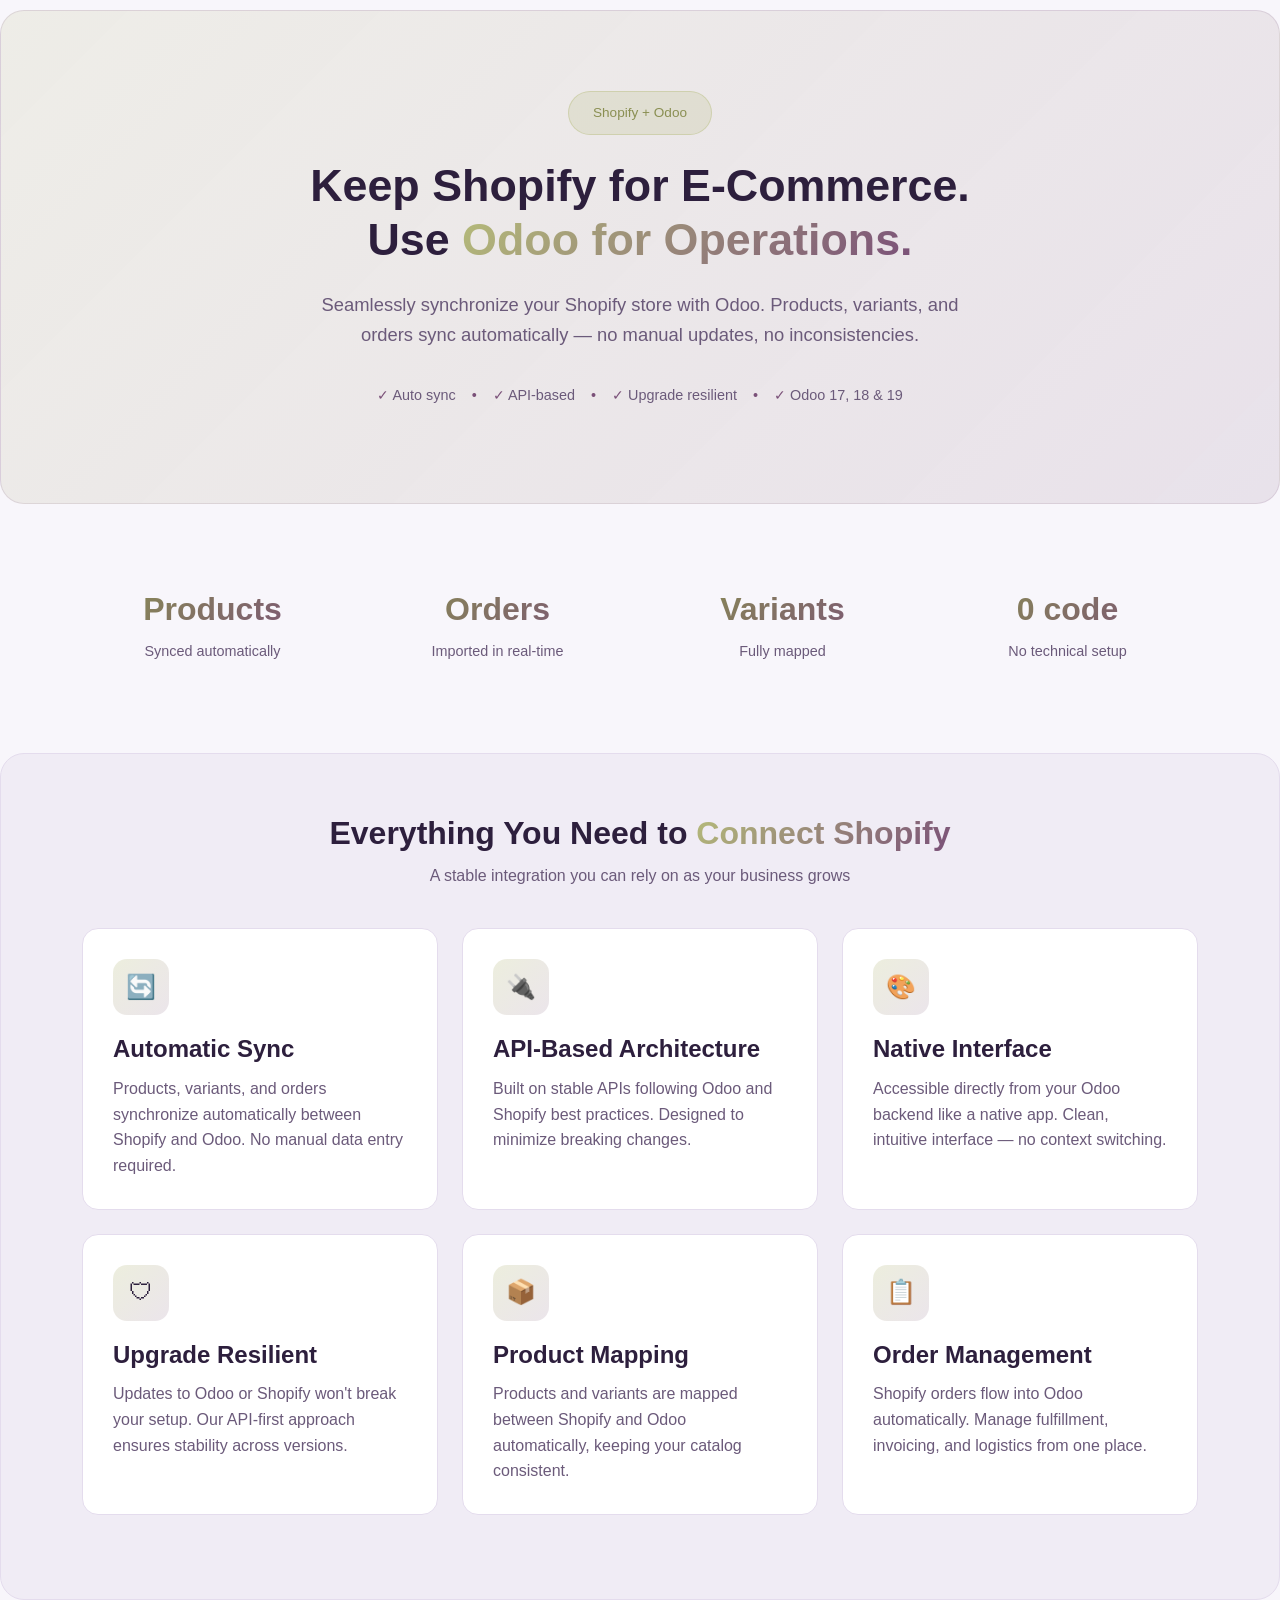
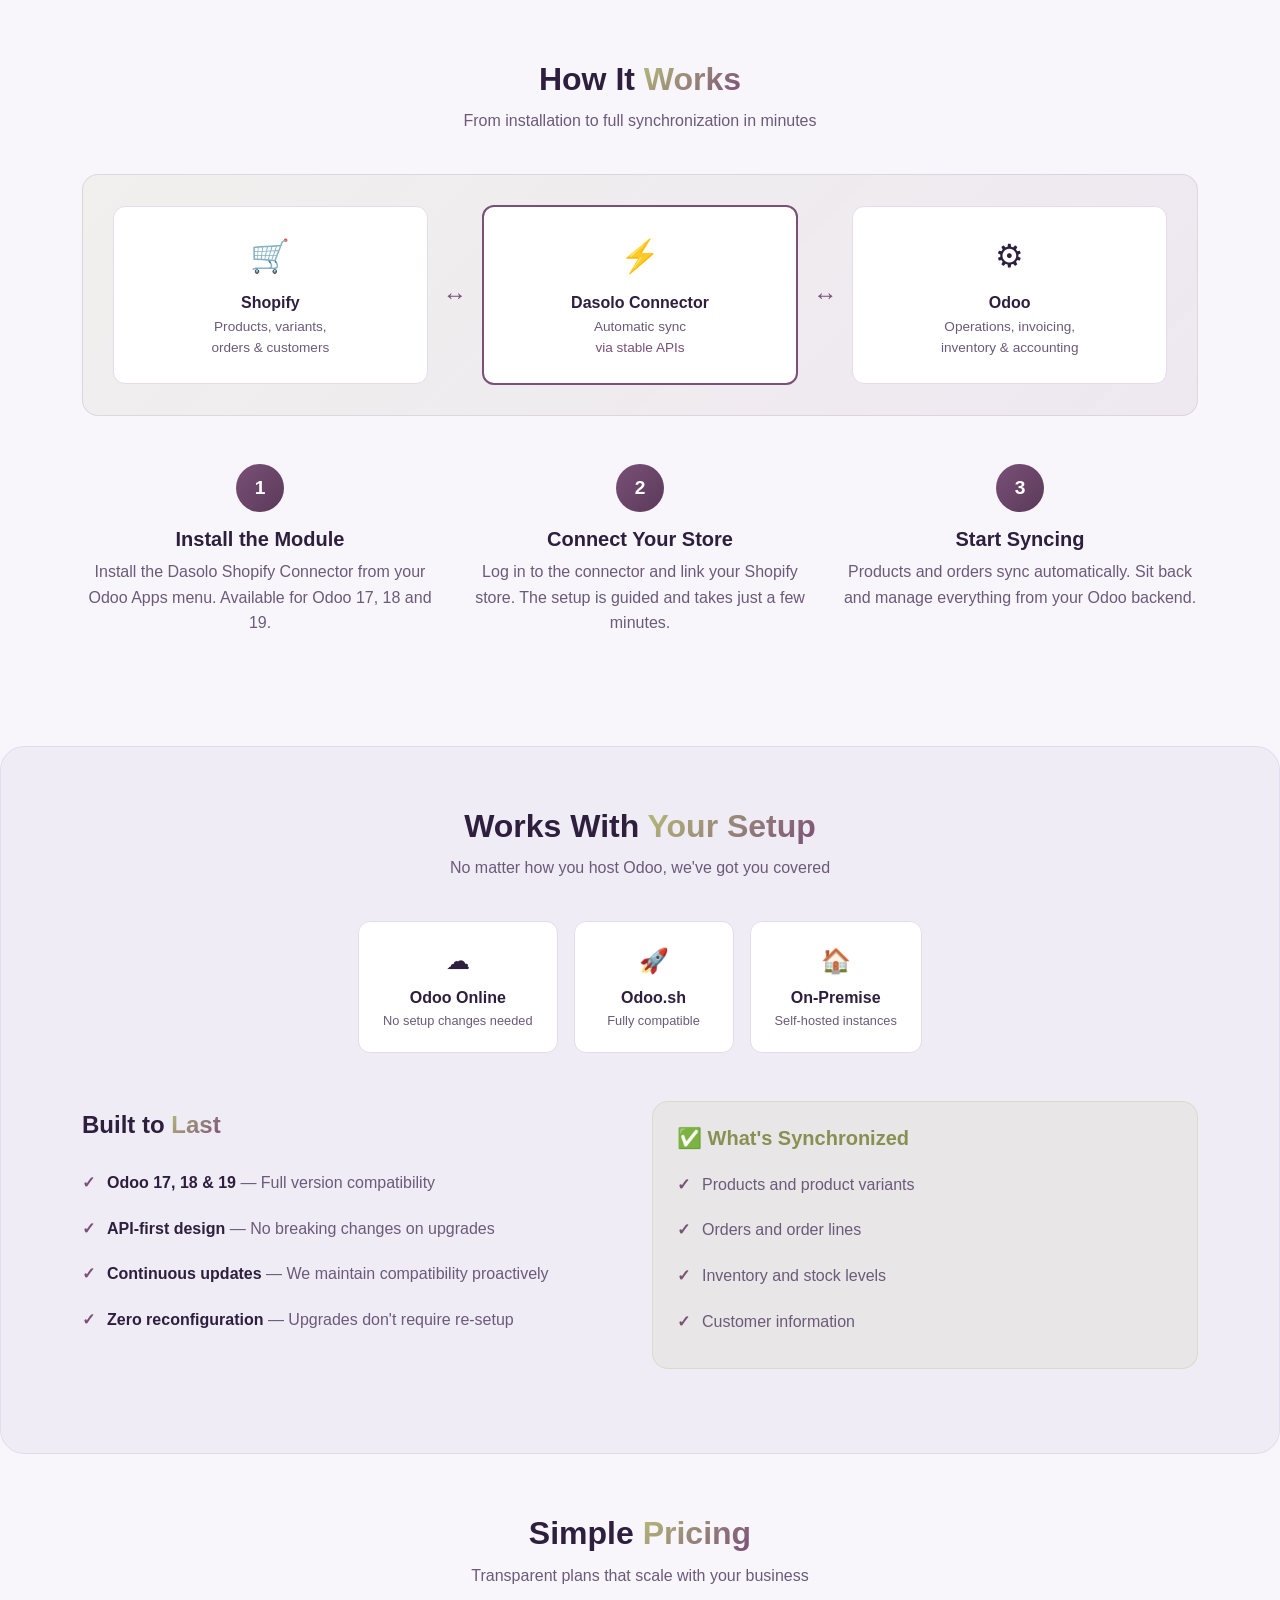
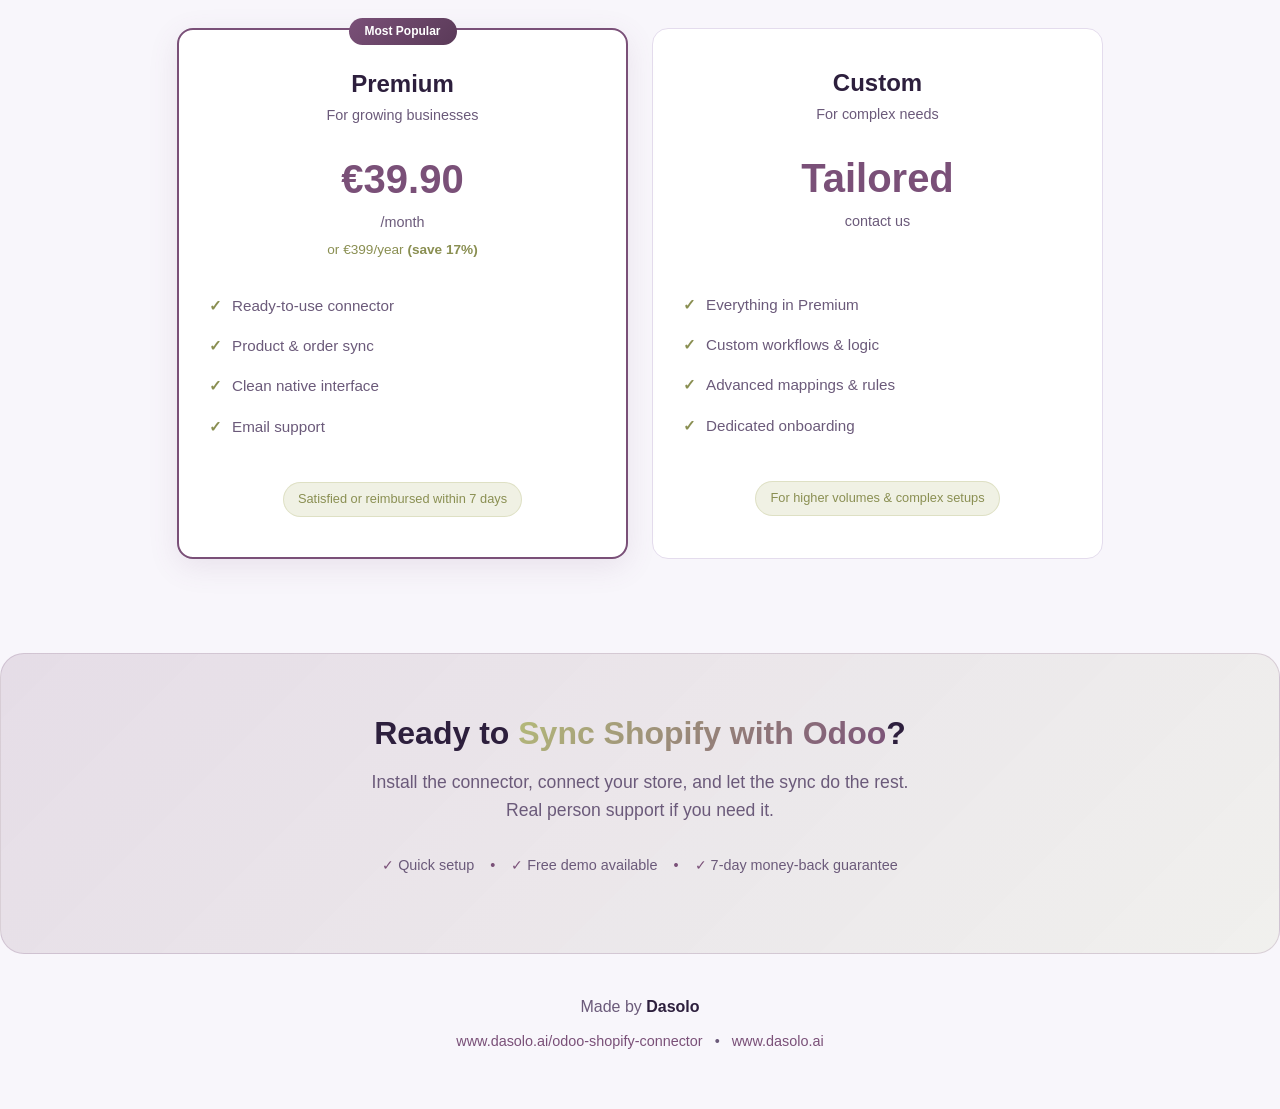
==== commit 513478a8: "Update module name" ====
--- a/shopify_connector_dasolo/static/description/index.html
+++ b/shopify_connector_dasolo/static/description/index.html
@@ -6,25 +6,25 @@
     <title>Dasolo Shopify Connector — Sync Shopify with Odoo</title>
     <link href="https://cdn.jsdelivr.net/npm/bootstrap@5.3.2/dist/css/bootstrap.min.css" rel="stylesheet">
 </head>
-<body style="font-family: -apple-system, BlinkMacSystemFont, 'Segoe UI', Roboto, Oxygen, Ubuntu, Cantarell, sans-serif; color: #2d1f3d; line-height: 1.6; margin: 0; padding: 0;">
+<body style="font-family: -apple-system, BlinkMacSystemFont, 'Segoe UI', Roboto, Oxygen, Ubuntu, Cantarell, sans-serif; background-color: #f8f6fb; color: #2d1f3d; line-height: 1.6;">
 
     <!-- Hero Section -->
-    <section style="background: linear-gradient(135deg, rgba(181,187,122,0.15) 0%, rgba(122,80,120,0.12) 100%); border: 1px solid rgba(122,80,120,0.15); padding: 80px 20px; border-radius: 24px; margin-top: 10px; text-align: center; overflow: hidden; position: relative;">
-        <div style="position: relative; z-index: 1;">
-            <div>
-                <span style="font-size: 0.85rem; padding: 10px 24px; background-color: rgba(181,187,122,0.2); border: 1px solid rgba(181,187,122,0.4); border-radius: 50px; display: inline-block; font-weight: 500; color: #8a8f52; margin-bottom: 16px;">
+    <section style="background: linear-gradient(135deg, rgba(181,187,122,0.15) 0%, rgba(122,80,120,0.12) 100%); border: 1px solid rgba(122,80,120,0.15); padding: 80px 20px; border-radius: 24px; margin-top: 10px; position: relative; overflow: hidden;" class="text-center">
+        <div class="container" style="position: relative; z-index: 1;">
+            <div class="mb-4">
+                <span style="font-size: 0.85rem; padding: 10px 24px; background-color: rgba(181,187,122,0.2); border: 1px solid rgba(181,187,122,0.4); border-radius: 50px; display: inline-block; font-weight: 500; color: #8a8f52;">
                     Shopify + Odoo
                 </span>
             </div>
-            <h1 style="font-size: 2.8rem; font-weight: 800; margin-bottom: 16px; color: #2d1f3d;">
+            <h1 class="mb-4" style="font-size: 2.8rem; font-weight: 800;">
                 Keep Shopify for E-Commerce.<br/>Use <span style="background: linear-gradient(135deg, #b5bb7a 0%, #7a5078 100%); -webkit-background-clip: text; -webkit-text-fill-color: transparent; background-clip: text;">Odoo for Operations.</span>
             </h1>
-            <p style="font-size: 1.15rem; max-width: 650px; margin: 0 auto; color: #6b5a7a;">
+            <p class="mb-4" style="font-size: 1.15rem; max-width: 650px; margin: 0 auto; color: #6b5a7a;">
                 Seamlessly synchronize your Shopify store with Odoo. Products, variants, and orders sync automatically
                 — no manual updates, no inconsistencies.
             </p>
-            <div style="margin-top: 35px; font-size: 0.9rem; color: #6b5a7a;">
-                <p>
+            <div style="margin-top: 35px;">
+                <p style="font-size: 0.9rem; color: #6b5a7a;">
                     <span style="color: #7a5078;">&#10003;</span> Auto sync &nbsp;&nbsp;
                     <span style="color: #7a5078;">&#8226;</span> &nbsp;&nbsp;
                     <span style="color: #7a5078;">&#10003;</span> API-based &nbsp;&nbsp;
@@ -38,29 +38,29 @@
     </section>
 
     <!-- Stats Section -->
-    <section style="padding: 60px 20px;">
-        <div class="container">
-            <div class="row text-center">
-                <div class="col-md-3 col-sm-6 mb-3">
-                    <div style="padding: 20px;">
+    <section style="background-color: #f8f6fb; padding: 60px 20px;">
+        <div class="container">
+            <div class="row">
+                <div class="col-md-3 col-6">
+                    <div style="text-align: center; padding: 20px;">
                         <div style="font-size: 2rem; font-weight: 800; background: linear-gradient(135deg, #8a8f52 0%, #7a5078 100%); -webkit-background-clip: text; -webkit-text-fill-color: transparent; background-clip: text;">Products</div>
                         <div style="color: #6b5a7a; font-size: 0.9rem; margin-top: 5px;">Synced automatically</div>
                     </div>
                 </div>
-                <div class="col-md-3 col-sm-6 mb-3">
-                    <div style="padding: 20px;">
+                <div class="col-md-3 col-6">
+                    <div style="text-align: center; padding: 20px;">
                         <div style="font-size: 2rem; font-weight: 800; background: linear-gradient(135deg, #8a8f52 0%, #7a5078 100%); -webkit-background-clip: text; -webkit-text-fill-color: transparent; background-clip: text;">Orders</div>
                         <div style="color: #6b5a7a; font-size: 0.9rem; margin-top: 5px;">Imported in real-time</div>
                     </div>
                 </div>
-                <div class="col-md-3 col-sm-6 mb-3">
-                    <div style="padding: 20px;">
+                <div class="col-md-3 col-6">
+                    <div style="text-align: center; padding: 20px;">
                         <div style="font-size: 2rem; font-weight: 800; background: linear-gradient(135deg, #8a8f52 0%, #7a5078 100%); -webkit-background-clip: text; -webkit-text-fill-color: transparent; background-clip: text;">Variants</div>
                         <div style="color: #6b5a7a; font-size: 0.9rem; margin-top: 5px;">Fully mapped</div>
                     </div>
                 </div>
-                <div class="col-md-3 col-sm-6 mb-3">
-                    <div style="padding: 20px;">
+                <div class="col-md-3 col-6">
+                    <div style="text-align: center; padding: 20px;">
                         <div style="font-size: 2rem; font-weight: 800; background: linear-gradient(135deg, #8a8f52 0%, #7a5078 100%); -webkit-background-clip: text; -webkit-text-fill-color: transparent; background-clip: text;">0 code</div>
                         <div style="color: #6b5a7a; font-size: 0.9rem; margin-top: 5px;">No technical setup</div>
                     </div>
@@ -72,142 +72,142 @@
     <!-- Features Section -->
     <section style="background-color: #f0ecf5; padding: 60px 30px; border-radius: 24px; margin-top: 10px; border: 1px solid #e4dced;">
         <div class="container">
-            <h2 style="font-size: 2rem; font-weight: 700; margin-bottom: 10px; color: #2d1f3d; text-align: center;">
+            <h2 style="font-size: 2rem; font-weight: 700; margin-bottom: 10px; color: #2d1f3d;" class="text-center">
                 Everything You Need to <span style="background: linear-gradient(135deg, #b5bb7a 0%, #7a5078 100%); -webkit-background-clip: text; -webkit-text-fill-color: transparent; background-clip: text;">Connect Shopify</span>
             </h2>
-            <p style="color: #6b5a7a; max-width: 600px; margin: 0 auto 40px; text-align: center;">
+            <p style="color: #6b5a7a; max-width: 600px; margin: 0 auto 40px;" class="text-center">
                 A stable integration you can rely on as your business grows
             </p>
+
+            <div class="row">
+                <div class="col-lg-4 col-md-6 mb-4">
+                    <div style="border-radius: 16px; border: 1px solid #e4dced; background: #ffffff; padding: 30px; height: 100%;">
+                        <div style="width: 56px; height: 56px; border-radius: 14px; background: linear-gradient(135deg, rgba(181,187,122,0.25) 0%, rgba(122,80,120,0.15) 100%); display: flex; align-items: center; justify-content: center; margin-bottom: 20px; font-size: 1.5rem;">&#128260;</div>
+                        <h4 style="font-weight: 600; margin-bottom: 12px; color: #2d1f3d;">Automatic Sync</h4>
+                        <p style="color: #6b5a7a; margin-bottom: 0;">
+                            Products, variants, and orders synchronize automatically between Shopify and Odoo. No manual data entry required.
+                        </p>
+                    </div>
+                </div>
+                <div class="col-lg-4 col-md-6 mb-4">
+                    <div style="border-radius: 16px; border: 1px solid #e4dced; background: #ffffff; padding: 30px; height: 100%;">
+                        <div style="width: 56px; height: 56px; border-radius: 14px; background: linear-gradient(135deg, rgba(181,187,122,0.25) 0%, rgba(122,80,120,0.15) 100%); display: flex; align-items: center; justify-content: center; margin-bottom: 20px; font-size: 1.5rem;">&#128268;</div>
+                        <h4 style="font-weight: 600; margin-bottom: 12px; color: #2d1f3d;">API-Based Architecture</h4>
+                        <p style="color: #6b5a7a; margin-bottom: 0;">
+                            Built on stable APIs following Odoo and Shopify best practices. Designed to minimize breaking changes.
+                        </p>
+                    </div>
+                </div>
+                <div class="col-lg-4 col-md-6 mb-4">
+                    <div style="border-radius: 16px; border: 1px solid #e4dced; background: #ffffff; padding: 30px; height: 100%;">
+                        <div style="width: 56px; height: 56px; border-radius: 14px; background: linear-gradient(135deg, rgba(181,187,122,0.25) 0%, rgba(122,80,120,0.15) 100%); display: flex; align-items: center; justify-content: center; margin-bottom: 20px; font-size: 1.5rem;">&#127912;</div>
+                        <h4 style="font-weight: 600; margin-bottom: 12px; color: #2d1f3d;">Native Interface</h4>
+                        <p style="color: #6b5a7a; margin-bottom: 0;">
+                            Accessible directly from your Odoo backend like a native app. Clean, intuitive interface — no context switching.
+                        </p>
+                    </div>
+                </div>
+                <div class="col-lg-4 col-md-6 mb-4">
+                    <div style="border-radius: 16px; border: 1px solid #e4dced; background: #ffffff; padding: 30px; height: 100%;">
+                        <div style="width: 56px; height: 56px; border-radius: 14px; background: linear-gradient(135deg, rgba(181,187,122,0.25) 0%, rgba(122,80,120,0.15) 100%); display: flex; align-items: center; justify-content: center; margin-bottom: 20px; font-size: 1.5rem;">&#128737;</div>
+                        <h4 style="font-weight: 600; margin-bottom: 12px; color: #2d1f3d;">Upgrade Resilient</h4>
+                        <p style="color: #6b5a7a; margin-bottom: 0;">
+                            Updates to Odoo or Shopify won't break your setup. Our API-first approach ensures stability across versions.
+                        </p>
+                    </div>
+                </div>
+                <div class="col-lg-4 col-md-6 mb-4">
+                    <div style="border-radius: 16px; border: 1px solid #e4dced; background: #ffffff; padding: 30px; height: 100%;">
+                        <div style="width: 56px; height: 56px; border-radius: 14px; background: linear-gradient(135deg, rgba(181,187,122,0.25) 0%, rgba(122,80,120,0.15) 100%); display: flex; align-items: center; justify-content: center; margin-bottom: 20px; font-size: 1.5rem;">&#128230;</div>
+                        <h4 style="font-weight: 600; margin-bottom: 12px; color: #2d1f3d;">Product Mapping</h4>
+                        <p style="color: #6b5a7a; margin-bottom: 0;">
+                            Products and variants are mapped between Shopify and Odoo automatically, keeping your catalog consistent.
+                        </p>
+                    </div>
+                </div>
+                <div class="col-lg-4 col-md-6 mb-4">
+                    <div style="border-radius: 16px; border: 1px solid #e4dced; background: #ffffff; padding: 30px; height: 100%;">
+                        <div style="width: 56px; height: 56px; border-radius: 14px; background: linear-gradient(135deg, rgba(181,187,122,0.25) 0%, rgba(122,80,120,0.15) 100%); display: flex; align-items: center; justify-content: center; margin-bottom: 20px; font-size: 1.5rem;">&#128203;</div>
+                        <h4 style="font-weight: 600; margin-bottom: 12px; color: #2d1f3d;">Order Management</h4>
+                        <p style="color: #6b5a7a; margin-bottom: 0;">
+                            Shopify orders flow into Odoo automatically. Manage fulfillment, invoicing, and logistics from one place.
+                        </p>
+                    </div>
+                </div>
+            </div>
+        </div>
+    </section>
+
+    <!-- How It Works Section -->
+    <section style="background-color: #f8f6fb; padding: 60px 20px;">
+        <div class="container">
+            <h2 style="font-size: 2rem; font-weight: 700; margin-bottom: 10px; color: #2d1f3d;" class="text-center">
+                How It <span style="background: linear-gradient(135deg, #b5bb7a 0%, #7a5078 100%); -webkit-background-clip: text; -webkit-text-fill-color: transparent; background-clip: text;">Works</span>
+            </h2>
+            <p style="color: #6b5a7a; max-width: 600px; margin: 0 auto 40px;" class="text-center">
+                From installation to full synchronization in minutes
+            </p>
+
+            <div class="row mb-5">
+                <div class="col-12">
+                    <div style="background: linear-gradient(135deg, rgba(181,187,122,0.1) 0%, rgba(122,80,120,0.08) 100%); border: 1px solid rgba(122,80,120,0.15); border-radius: 16px; padding: 30px;">
+                        <div style="display: flex; flex-wrap: wrap; align-items: center; justify-content: center; gap: 15px;">
+                            <div style="background: #ffffff; border: 1px solid #e4dced; border-radius: 12px; padding: 24px; text-align: center; flex: 1; min-width: 200px;">
+                                <div style="font-size: 2rem; margin-bottom: 8px;">&#128722;</div>
+                                <strong style="color: #2d1f3d;">Shopify</strong>
+                                <p class="mb-0" style="color: #6b5a7a; font-size: 0.85rem;">
+                                    Products, variants,<br>orders &amp; customers
+                                </p>
+                            </div>
+                            <div style="color: #7a5078; font-size: 1.5rem; font-weight: bold;">&#8596;</div>
+                            <div style="background: #ffffff; border: 2px solid #7a5078; border-radius: 12px; padding: 24px; text-align: center; flex: 1; min-width: 200px;">
+                                <div style="font-size: 2rem; margin-bottom: 8px;">&#9889;</div>
+                                <strong style="color: #2d1f3d;">Dasolo Connector</strong>
+                                <p class="mb-0" style="color: #6b5a7a; font-size: 0.85rem;">
+                                    Automatic sync<br>
+                                    <span style="color: #7a5078;">via stable APIs</span>
+                                </p>
+                            </div>
+                            <div style="color: #7a5078; font-size: 1.5rem; font-weight: bold;">&#8596;</div>
+                            <div style="background: #ffffff; border: 1px solid #e4dced; border-radius: 12px; padding: 24px; text-align: center; flex: 1; min-width: 200px;">
+                                <div style="font-size: 2rem; margin-bottom: 8px;">&#9881;</div>
+                                <strong style="color: #2d1f3d;">Odoo</strong>
+                                <p class="mb-0" style="color: #6b5a7a; font-size: 0.85rem;">
+                                    Operations, invoicing,<br>inventory &amp; accounting
+                                </p>
+                            </div>
+                        </div>
+                    </div>
+                </div>
+            </div>
 
             <div class="row">
                 <div class="col-md-4 mb-4">
-                    <div class="card h-100" style="border-radius: 16px; border: 1px solid #e4dced; background: #ffffff; padding: 30px;">
-                        <div style="width: 56px; height: 56px; border-radius: 14px; background: linear-gradient(135deg, rgba(181,187,122,0.25) 0%, rgba(122,80,120,0.15) 100%); display: flex; align-items: center; justify-content: center; margin-bottom: 20px; font-size: 1.5rem;">&#128260;</div>
-                        <h4 style="font-weight: 600; margin-bottom: 12px; color: #2d1f3d;">Automatic Sync</h4>
-                        <p style="color: #6b5a7a; margin-bottom: 0;">
-                            Products, variants, and orders synchronize automatically between Shopify and Odoo. No manual data entry required.
+                    <div class="text-center">
+                        <div style="width: 48px; height: 48px; border-radius: 50%; background: linear-gradient(135deg, #7a5078 0%, #5a3a58 100%); display: inline-flex; align-items: center; justify-content: center; font-weight: 700; font-size: 1.2rem; color: #fff; margin-bottom: 15px;">1</div>
+                        <h5 style="font-weight: 600; color: #2d1f3d;">Install the Module</h5>
+                        <p style="color: #6b5a7a;">
+                            Install the Dasolo Shopify Connector from your Odoo Apps menu. Available for Odoo 17, 18 and 19.
                         </p>
                     </div>
                 </div>
                 <div class="col-md-4 mb-4">
-                    <div class="card h-100" style="border-radius: 16px; border: 1px solid #e4dced; background: #ffffff; padding: 30px;">
-                        <div style="width: 56px; height: 56px; border-radius: 14px; background: linear-gradient(135deg, rgba(181,187,122,0.25) 0%, rgba(122,80,120,0.15) 100%); display: flex; align-items: center; justify-content: center; margin-bottom: 20px; font-size: 1.5rem;">&#128268;</div>
-                        <h4 style="font-weight: 600; margin-bottom: 12px; color: #2d1f3d;">API-Based Architecture</h4>
-                        <p style="color: #6b5a7a; margin-bottom: 0;">
-                            Built on stable APIs following Odoo and Shopify best practices. Designed to minimize breaking changes.
+                    <div class="text-center">
+                        <div style="width: 48px; height: 48px; border-radius: 50%; background: linear-gradient(135deg, #7a5078 0%, #5a3a58 100%); display: inline-flex; align-items: center; justify-content: center; font-weight: 700; font-size: 1.2rem; color: #fff; margin-bottom: 15px;">2</div>
+                        <h5 style="font-weight: 600; color: #2d1f3d;">Connect Your Store</h5>
+                        <p style="color: #6b5a7a;">
+                            Log in to the connector and link your Shopify store. The setup is guided and takes just a few minutes.
                         </p>
                     </div>
                 </div>
                 <div class="col-md-4 mb-4">
-                    <div class="card h-100" style="border-radius: 16px; border: 1px solid #e4dced; background: #ffffff; padding: 30px;">
-                        <div style="width: 56px; height: 56px; border-radius: 14px; background: linear-gradient(135deg, rgba(181,187,122,0.25) 0%, rgba(122,80,120,0.15) 100%); display: flex; align-items: center; justify-content: center; margin-bottom: 20px; font-size: 1.5rem;">&#127912;</div>
-                        <h4 style="font-weight: 600; margin-bottom: 12px; color: #2d1f3d;">Native Interface</h4>
-                        <p style="color: #6b5a7a; margin-bottom: 0;">
-                            Accessible directly from your Odoo backend like a native app. Clean, intuitive interface — no context switching.
-                        </p>
-                    </div>
-                </div>
-                <div class="col-md-4 mb-4">
-                    <div class="card h-100" style="border-radius: 16px; border: 1px solid #e4dced; background: #ffffff; padding: 30px;">
-                        <div style="width: 56px; height: 56px; border-radius: 14px; background: linear-gradient(135deg, rgba(181,187,122,0.25) 0%, rgba(122,80,120,0.15) 100%); display: flex; align-items: center; justify-content: center; margin-bottom: 20px; font-size: 1.5rem;">&#128737;</div>
-                        <h4 style="font-weight: 600; margin-bottom: 12px; color: #2d1f3d;">Upgrade Resilient</h4>
-                        <p style="color: #6b5a7a; margin-bottom: 0;">
-                            Updates to Odoo or Shopify won't break your setup. Our API-first approach ensures stability across versions.
-                        </p>
-                    </div>
-                </div>
-                <div class="col-md-4 mb-4">
-                    <div class="card h-100" style="border-radius: 16px; border: 1px solid #e4dced; background: #ffffff; padding: 30px;">
-                        <div style="width: 56px; height: 56px; border-radius: 14px; background: linear-gradient(135deg, rgba(181,187,122,0.25) 0%, rgba(122,80,120,0.15) 100%); display: flex; align-items: center; justify-content: center; margin-bottom: 20px; font-size: 1.5rem;">&#128230;</div>
-                        <h4 style="font-weight: 600; margin-bottom: 12px; color: #2d1f3d;">Product Mapping</h4>
-                        <p style="color: #6b5a7a; margin-bottom: 0;">
-                            Products and variants are mapped between Shopify and Odoo automatically, keeping your catalog consistent.
-                        </p>
-                    </div>
-                </div>
-                <div class="col-md-4 mb-4">
-                    <div class="card h-100" style="border-radius: 16px; border: 1px solid #e4dced; background: #ffffff; padding: 30px;">
-                        <div style="width: 56px; height: 56px; border-radius: 14px; background: linear-gradient(135deg, rgba(181,187,122,0.25) 0%, rgba(122,80,120,0.15) 100%); display: flex; align-items: center; justify-content: center; margin-bottom: 20px; font-size: 1.5rem;">&#128203;</div>
-                        <h4 style="font-weight: 600; margin-bottom: 12px; color: #2d1f3d;">Order Management</h4>
-                        <p style="color: #6b5a7a; margin-bottom: 0;">
-                            Shopify orders flow into Odoo automatically. Manage fulfillment, invoicing, and logistics from one place.
-                        </p>
-                    </div>
-                </div>
-            </div>
-        </div>
-    </section>
-
-    <!-- How It Works Section -->
-    <section style="padding: 60px 20px;">
-        <div class="container">
-            <h2 style="font-size: 2rem; font-weight: 700; margin-bottom: 10px; color: #2d1f3d; text-align: center;">
-                How It <span style="background: linear-gradient(135deg, #b5bb7a 0%, #7a5078 100%); -webkit-background-clip: text; -webkit-text-fill-color: transparent; background-clip: text;">Works</span>
-            </h2>
-            <p style="color: #6b5a7a; max-width: 600px; margin: 0 auto 40px; text-align: center;">
-                From installation to full synchronization in minutes
-            </p>
-
-            <div style="background: linear-gradient(135deg, rgba(181,187,122,0.1) 0%, rgba(122,80,120,0.08) 100%); border: 1px solid rgba(122,80,120,0.15); border-radius: 16px; padding: 30px; margin-bottom: 40px;">
-                <div class="row align-items-center text-center">
-                    <div class="col-md-3 col-sm-12 mb-3 mb-md-0">
-                        <div style="background: #ffffff; border: 1px solid #e4dced; border-radius: 12px; padding: 24px;">
-                            <div style="font-size: 2rem; margin-bottom: 8px;">&#128722;</div>
-                            <strong style="color: #2d1f3d;">Shopify</strong>
-                            <p style="color: #6b5a7a; font-size: 0.85rem; margin-bottom: 0;">
-                                Products, variants,<br>orders &amp; customers
-                            </p>
-                        </div>
-                    </div>
-                    <div class="col-md-1 col-sm-12 mb-3 mb-md-0">
-                        <span style="color: #7a5078; font-size: 1.5rem; font-weight: bold;">&#8596;</span>
-                    </div>
-                    <div class="col-md-4 col-sm-12 mb-3 mb-md-0">
-                        <div style="background: #ffffff; border: 2px solid #7a5078; border-radius: 12px; padding: 24px;">
-                            <div style="font-size: 2rem; margin-bottom: 8px;">&#9889;</div>
-                            <strong style="color: #2d1f3d;">Dasolo Connector</strong>
-                            <p style="color: #6b5a7a; font-size: 0.85rem; margin-bottom: 0;">
-                                Automatic sync<br>
-                                <span style="color: #7a5078;">via stable APIs</span>
-                            </p>
-                        </div>
-                    </div>
-                    <div class="col-md-1 col-sm-12 mb-3 mb-md-0">
-                        <span style="color: #7a5078; font-size: 1.5rem; font-weight: bold;">&#8596;</span>
-                    </div>
-                    <div class="col-md-3 col-sm-12">
-                        <div style="background: #ffffff; border: 1px solid #e4dced; border-radius: 12px; padding: 24px;">
-                            <div style="font-size: 2rem; margin-bottom: 8px;">&#9881;</div>
-                            <strong style="color: #2d1f3d;">Odoo</strong>
-                            <p style="color: #6b5a7a; font-size: 0.85rem; margin-bottom: 0;">
-                                Operations, invoicing,<br>inventory &amp; accounting
-                            </p>
-                        </div>
-                    </div>
-                </div>
-            </div>
-
-            <div class="row text-center">
-                <div class="col-md-4 mb-4">
-                    <div style="width: 48px; height: 48px; border-radius: 50%; background: linear-gradient(135deg, #7a5078 0%, #5a3a58 100%); display: inline-flex; align-items: center; justify-content: center; font-weight: 700; font-size: 1.2rem; color: #fff; margin-bottom: 15px;">1</div>
-                    <h5 style="font-weight: 600; color: #2d1f3d;">Install the Module</h5>
-                    <p style="color: #6b5a7a;">
-                        Install the Dasolo Shopify Connector from your Odoo Apps menu. Available for Odoo 17, 18 and 19.
-                    </p>
-                </div>
-                <div class="col-md-4 mb-4">
-                    <div style="width: 48px; height: 48px; border-radius: 50%; background: linear-gradient(135deg, #7a5078 0%, #5a3a58 100%); display: inline-flex; align-items: center; justify-content: center; font-weight: 700; font-size: 1.2rem; color: #fff; margin-bottom: 15px;">2</div>
-                    <h5 style="font-weight: 600; color: #2d1f3d;">Connect Your Store</h5>
-                    <p style="color: #6b5a7a;">
-                        Log in to the connector and link your Shopify store. The setup is guided and takes just a few minutes.
-                    </p>
-                </div>
-                <div class="col-md-4 mb-4">
-                    <div style="width: 48px; height: 48px; border-radius: 50%; background: linear-gradient(135deg, #7a5078 0%, #5a3a58 100%); display: inline-flex; align-items: center; justify-content: center; font-weight: 700; font-size: 1.2rem; color: #fff; margin-bottom: 15px;">3</div>
-                    <h5 style="font-weight: 600; color: #2d1f3d;">Start Syncing</h5>
-                    <p style="color: #6b5a7a;">
-                        Products and orders sync automatically. Sit back and manage everything from your Odoo backend.
-                    </p>
+                    <div class="text-center">
+                        <div style="width: 48px; height: 48px; border-radius: 50%; background: linear-gradient(135deg, #7a5078 0%, #5a3a58 100%); display: inline-flex; align-items: center; justify-content: center; font-weight: 700; font-size: 1.2rem; color: #fff; margin-bottom: 15px;">3</div>
+                        <h5 style="font-weight: 600; color: #2d1f3d;">Start Syncing</h5>
+                        <p style="color: #6b5a7a;">
+                            Products and orders sync automatically. Sit back and manage everything from your Odoo backend.
+                        </p>
+                    </div>
                 </div>
             </div>
         </div>
@@ -216,28 +216,32 @@
     <!-- Compatibility Section -->
     <section style="background-color: #f0ecf5; padding: 60px 30px; border-radius: 24px; margin-top: 10px; border: 1px solid #e4dced;">
         <div class="container">
-            <h2 style="font-size: 2rem; font-weight: 700; margin-bottom: 10px; color: #2d1f3d; text-align: center;">
+            <h2 style="font-size: 2rem; font-weight: 700; margin-bottom: 10px; color: #2d1f3d;" class="text-center">
                 Works With <span style="background: linear-gradient(135deg, #b5bb7a 0%, #7a5078 100%); -webkit-background-clip: text; -webkit-text-fill-color: transparent; background-clip: text;">Your Setup</span>
             </h2>
-            <p style="color: #6b5a7a; max-width: 600px; margin: 0 auto 40px; text-align: center;">
+            <p style="color: #6b5a7a; max-width: 600px; margin: 0 auto 40px;" class="text-center">
                 No matter how you host Odoo, we've got you covered
             </p>
 
-            <div class="d-flex flex-wrap justify-content-center gap-3 mb-5">
-                <div style="background: #ffffff; border: 1px solid #e4dced; border-radius: 12px; padding: 20px 24px; text-align: center; min-width: 160px;">
-                    <div style="font-size: 1.5rem; margin-bottom: 8px;">&#9729;</div>
-                    <h6 style="margin: 0 0 4px; font-weight: 600; color: #2d1f3d;">Odoo Online</h6>
-                    <p style="margin: 0; font-size: 0.8rem; color: #6b5a7a;">No setup changes needed</p>
-                </div>
-                <div style="background: #ffffff; border: 1px solid #e4dced; border-radius: 12px; padding: 20px 24px; text-align: center; min-width: 160px;">
-                    <div style="font-size: 1.5rem; margin-bottom: 8px;">&#128640;</div>
-                    <h6 style="margin: 0 0 4px; font-weight: 600; color: #2d1f3d;">Odoo.sh</h6>
-                    <p style="margin: 0; font-size: 0.8rem; color: #6b5a7a;">Fully compatible</p>
-                </div>
-                <div style="background: #ffffff; border: 1px solid #e4dced; border-radius: 12px; padding: 20px 24px; text-align: center; min-width: 160px;">
-                    <div style="font-size: 1.5rem; margin-bottom: 8px;">&#127968;</div>
-                    <h6 style="margin: 0 0 4px; font-weight: 600; color: #2d1f3d;">On-Premise</h6>
-                    <p style="margin: 0; font-size: 0.8rem; color: #6b5a7a;">Self-hosted instances</p>
+            <div class="row justify-content-center mb-5">
+                <div class="col-12">
+                    <div class="d-flex flex-wrap justify-content-center gap-3">
+                        <div style="display: inline-block; background: #ffffff; border: 1px solid #e4dced; border-radius: 12px; padding: 20px 24px; text-align: center; min-width: 160px;">
+                            <div style="font-size: 1.5rem; margin-bottom: 8px;">&#9729;</div>
+                            <h6 style="margin-bottom: 4px; font-weight: 600; color: #2d1f3d;">Odoo Online</h6>
+                            <p style="margin-bottom: 0; font-size: 0.8rem; color: #6b5a7a;">No setup changes needed</p>
+                        </div>
+                        <div style="display: inline-block; background: #ffffff; border: 1px solid #e4dced; border-radius: 12px; padding: 20px 24px; text-align: center; min-width: 160px;">
+                            <div style="font-size: 1.5rem; margin-bottom: 8px;">&#128640;</div>
+                            <h6 style="margin-bottom: 4px; font-weight: 600; color: #2d1f3d;">Odoo.sh</h6>
+                            <p style="margin-bottom: 0; font-size: 0.8rem; color: #6b5a7a;">Fully compatible</p>
+                        </div>
+                        <div style="display: inline-block; background: #ffffff; border: 1px solid #e4dced; border-radius: 12px; padding: 20px 24px; text-align: center; min-width: 160px;">
+                            <div style="font-size: 1.5rem; margin-bottom: 8px;">&#127968;</div>
+                            <h6 style="margin-bottom: 4px; font-weight: 600; color: #2d1f3d;">On-Premise</h6>
+                            <p style="margin-bottom: 0; font-size: 0.8rem; color: #6b5a7a;">Self-hosted instances</p>
+                        </div>
+                    </div>
                 </div>
             </div>
 
@@ -246,7 +250,7 @@
                     <h4 style="font-weight: 700; margin-bottom: 20px; color: #2d1f3d;">
                         Built to <span style="background: linear-gradient(135deg, #b5bb7a 0%, #7a5078 100%); -webkit-background-clip: text; -webkit-text-fill-color: transparent; background-clip: text;">Last</span>
                     </h4>
-                    <ul style="list-style: none; padding: 0; margin: 0;">
+                    <ul style="list-style: none; padding: 0;">
                         <li style="padding: 10px 0; color: #6b5a7a; display: flex; align-items: flex-start; gap: 12px;">
                             <span style="color: #7a5078; font-weight: bold; flex-shrink: 0;">&#10003;</span>
                             <span><strong style="color: #2d1f3d;">Odoo 17, 18 &amp; 19</strong> — Full version compatibility</span>
@@ -293,17 +297,17 @@
     </section>
 
     <!-- Pricing Section -->
-    <section style="padding: 60px 20px;">
-        <div class="container">
-            <h2 style="font-size: 2rem; font-weight: 700; margin-bottom: 10px; color: #2d1f3d; text-align: center;">
+    <section style="background-color: #f8f6fb; padding: 60px 20px;">
+        <div class="container">
+            <h2 style="font-size: 2rem; font-weight: 700; margin-bottom: 10px; color: #2d1f3d;" class="text-center">
                 Simple <span style="background: linear-gradient(135deg, #b5bb7a 0%, #7a5078 100%); -webkit-background-clip: text; -webkit-text-fill-color: transparent; background-clip: text;">Pricing</span>
             </h2>
-            <p style="color: #6b5a7a; max-width: 600px; margin: 0 auto 40px; text-align: center;">
+            <p style="color: #6b5a7a; max-width: 600px; margin: 0 auto 40px;" class="text-center">
                 Transparent plans that scale with your business
             </p>
 
             <div class="row justify-content-center">
-                <div class="col-md-5 col-sm-6 mb-4">
+                <div class="col-md-5 mb-4">
                     <div style="border-radius: 16px; border: 2px solid #7a5078; background: #ffffff; padding: 40px 30px; text-align: center; height: 100%; box-shadow: 0 8px 30px rgba(122,80,120,0.12); position: relative;">
                         <span style="position: absolute; top: -12px; left: 50%; transform: translateX(-50%); background: linear-gradient(135deg, #7a5078 0%, #5a3a58 100%); color: #fff; font-size: 0.75rem; font-weight: 600; padding: 4px 16px; border-radius: 20px;">Most Popular</span>
                         <h4 style="font-weight: 700; margin-bottom: 5px; color: #2d1f3d;">Premium</h4>
@@ -334,13 +338,13 @@
                         <span style="display: inline-block; background: rgba(181,187,122,0.2); border: 1px solid rgba(181,187,122,0.3); color: #8a8f52; font-size: 0.8rem; font-weight: 500; padding: 6px 14px; border-radius: 20px; margin-top: 10px;">Satisfied or reimbursed within 7 days</span>
                     </div>
                 </div>
-                <div class="col-md-5 col-sm-6 mb-4">
+                <div class="col-md-5 mb-4">
                     <div style="border-radius: 16px; border: 1px solid #e4dced; background: #ffffff; padding: 40px 30px; text-align: center; height: 100%;">
                         <h4 style="font-weight: 700; margin-bottom: 5px; color: #2d1f3d;">Custom</h4>
                         <p style="color: #6b5a7a; font-size: 0.9rem; margin-bottom: 20px;">For complex needs</p>
                         <div style="font-size: 2.5rem; font-weight: 800; color: #7a5078;">Tailored</div>
                         <div style="color: #6b5a7a; font-size: 0.9rem;">contact us</div>
-                        <p style="color: #8a8f52; font-size: 0.85rem; margin-top: 5px;">&nbsp;</p>
+                        <p style="color: #6b5a7a; font-size: 0.85rem; margin-top: 5px;">&nbsp;</p>
                         <ul style="list-style: none; padding: 0; text-align: left; margin: 25px 0;">
                             <li style="padding: 8px 0; color: #6b5a7a; display: flex; align-items: center; gap: 10px; font-size: 0.95rem;">
                                 <span style="color: #8a8f52; font-weight: bold; flex-shrink: 0;">&#10003;</span>
@@ -367,32 +371,34 @@
     </section>
 
     <!-- CTA Section -->
-    <section style="background: linear-gradient(135deg, rgba(122,80,120,0.15) 0%, rgba(181,187,122,0.1) 100%); border: 1px solid rgba(122,80,120,0.2); padding: 60px 20px; border-radius: 24px; margin-top: 10px; text-align: center;">
-        <h2 style="font-size: 2rem; font-weight: 700; margin-bottom: 12px; color: #2d1f3d;">
-            Ready to <span style="background: linear-gradient(135deg, #b5bb7a 0%, #7a5078 100%); -webkit-background-clip: text; -webkit-text-fill-color: transparent; background-clip: text;">Sync Shopify with Odoo</span>?
-        </h2>
-        <p style="font-size: 1.1rem; color: #6b5a7a; max-width: 550px; margin: 0 auto 16px;">
-            Install the connector, connect your store, and let the sync do the rest.
-            Real person support if you need it.
-        </p>
-        <div style="margin-top: 30px; font-size: 0.9rem; color: #6b5a7a;">
-            <p>
-                <span style="color: #7a5078;">&#10003;</span> Quick setup &nbsp;&nbsp;
-                <span style="color: #7a5078;">&#8226;</span> &nbsp;&nbsp;
-                <span style="color: #7a5078;">&#10003;</span> Free demo available &nbsp;&nbsp;
-                <span style="color: #7a5078;">&#8226;</span> &nbsp;&nbsp;
-                <span style="color: #7a5078;">&#10003;</span> 7-day money-back guarantee
-            </p>
+    <section style="background: linear-gradient(135deg, rgba(122,80,120,0.15) 0%, rgba(181,187,122,0.1) 100%); border: 1px solid rgba(122,80,120,0.2); padding: 60px 20px; border-radius: 24px; margin-top: 10px;" class="text-center">
+        <div class="container">
+            <h2 class="mb-3" style="font-size: 2rem; font-weight: 700; color: #2d1f3d;">
+                Ready to <span style="background: linear-gradient(135deg, #b5bb7a 0%, #7a5078 100%); -webkit-background-clip: text; -webkit-text-fill-color: transparent; background-clip: text;">Sync Shopify with Odoo</span>?
+            </h2>
+            <p class="mb-4" style="font-size: 1.1rem; color: #6b5a7a; max-width: 550px; margin: 0 auto;">
+                Install the connector, connect your store, and let the sync do the rest.
+                Real person support if you need it.
+            </p>
+            <div style="margin-top: 30px;">
+                <p style="font-size: 0.9rem; color: #6b5a7a;">
+                    <span style="color: #7a5078;">&#10003;</span> Quick setup &nbsp;&nbsp;
+                    <span style="color: #7a5078;">&#8226;</span> &nbsp;&nbsp;
+                    <span style="color: #7a5078;">&#10003;</span> Free demo available &nbsp;&nbsp;
+                    <span style="color: #7a5078;">&#8226;</span> &nbsp;&nbsp;
+                    <span style="color: #7a5078;">&#10003;</span> 7-day money-back guarantee
+                </p>
+            </div>
         </div>
     </section>
 
     <!-- Footer -->
-    <section style="text-align: center; padding: 40px 20px;">
-        <div class="container">
-            <p style="color: #6b5a7a; margin: 0 0 10px;">
+    <section class="text-center" style="background-color: #f8f6fb; padding: 40px 20px;">
+        <div class="container">
+            <p style="color: #6b5a7a; margin-bottom: 10px;">
                 Made by <strong style="color: #2d1f3d;">Dasolo</strong>
             </p>
-            <p style="font-size: 0.9rem; color: #6b5a7a;">
+            <p style="color: #6b5a7a; font-size: 0.9rem;">
                 <a href="https://www.dasolo.ai/odoo-shopify-connector" style="color: #7a5078; text-decoration: none;">www.dasolo.ai/odoo-shopify-connector</a>
                 &nbsp;&nbsp;&#8226;&nbsp;&nbsp;
                 <a href="https://www.dasolo.ai/" style="color: #7a5078; text-decoration: none;">www.dasolo.ai</a>
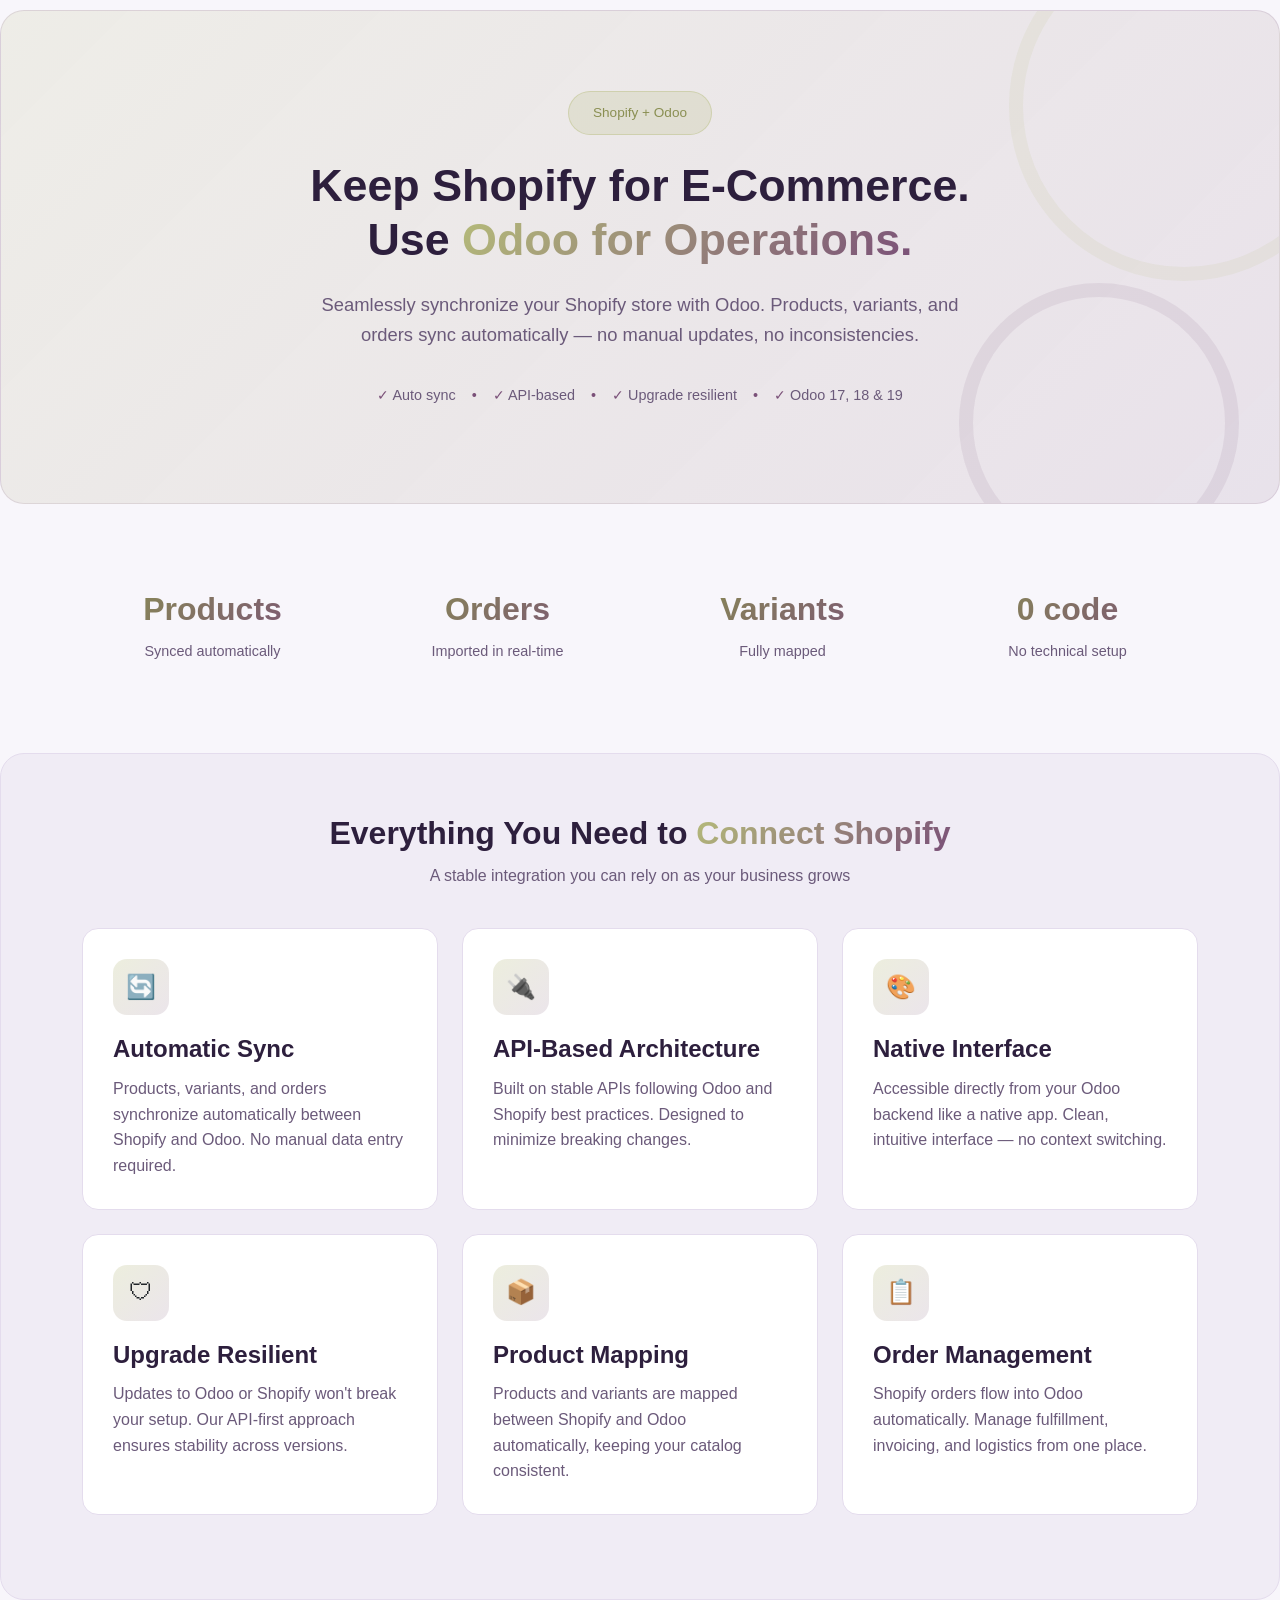
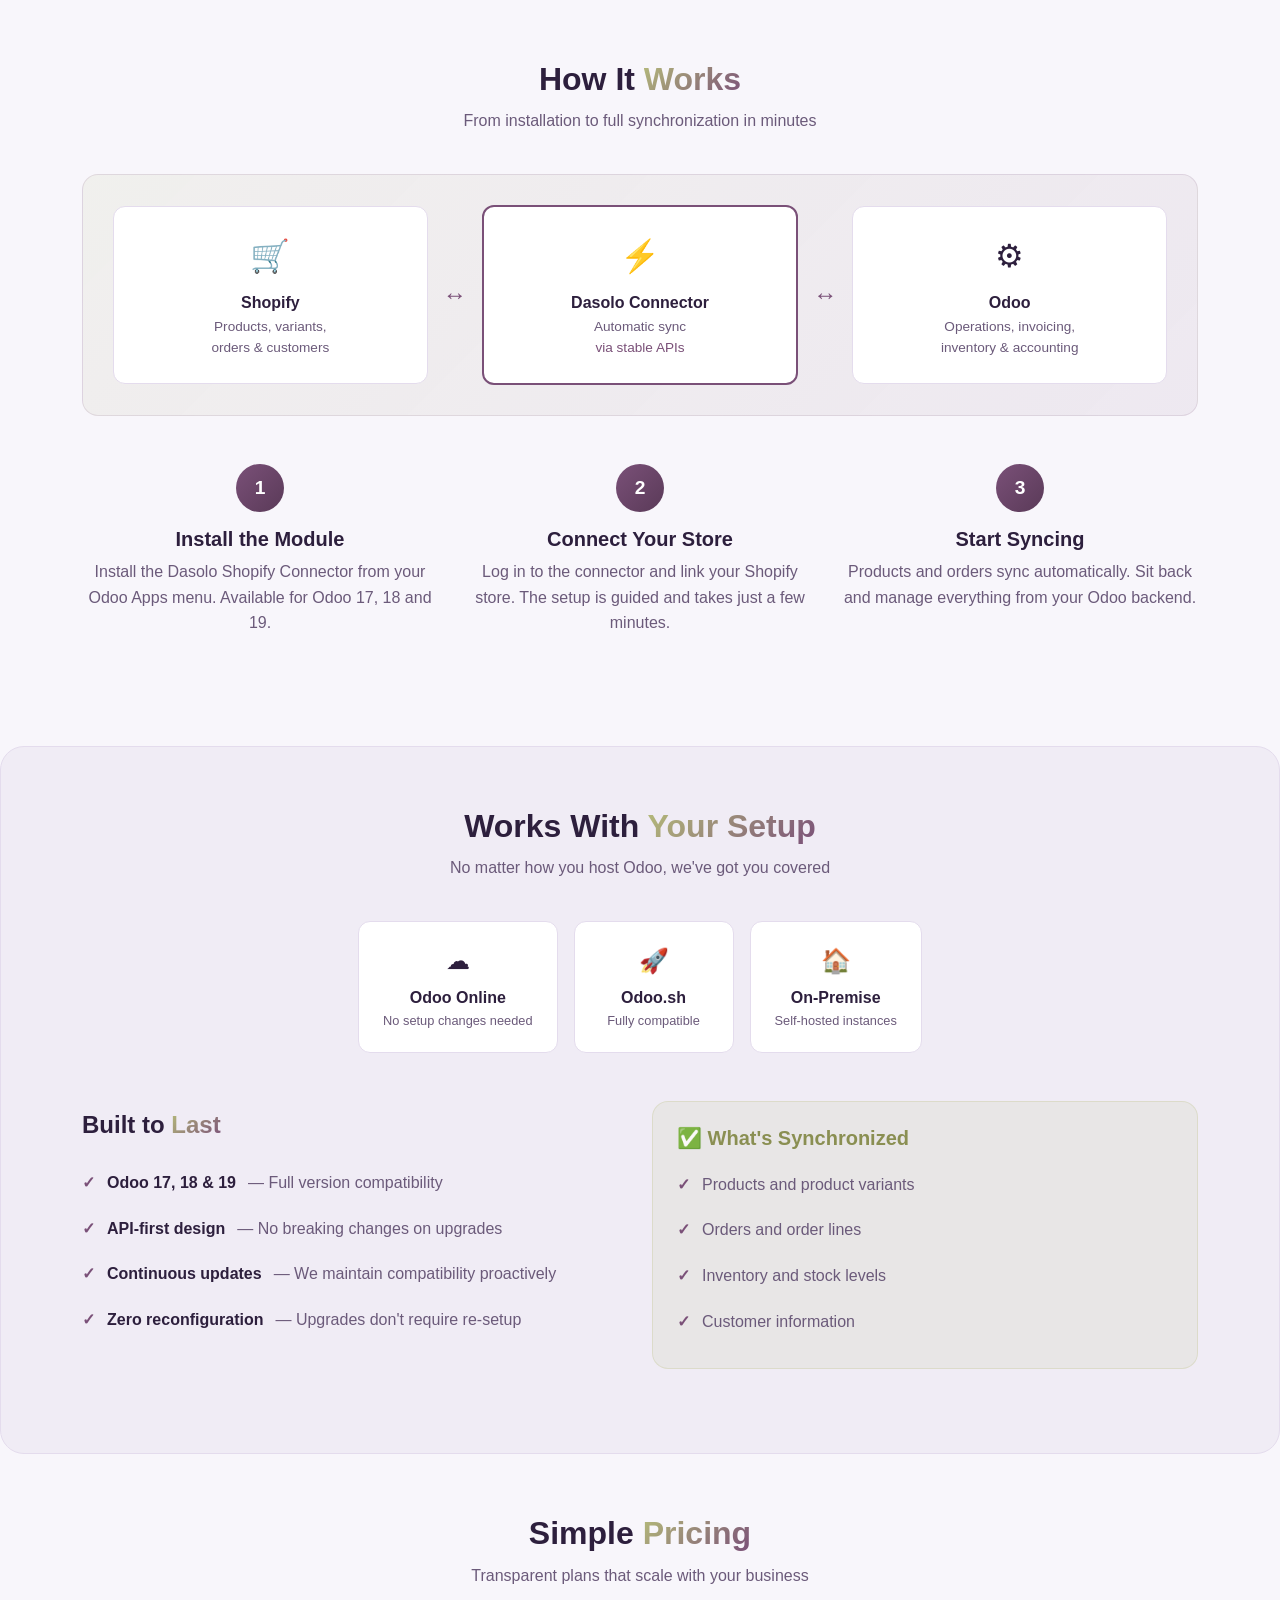
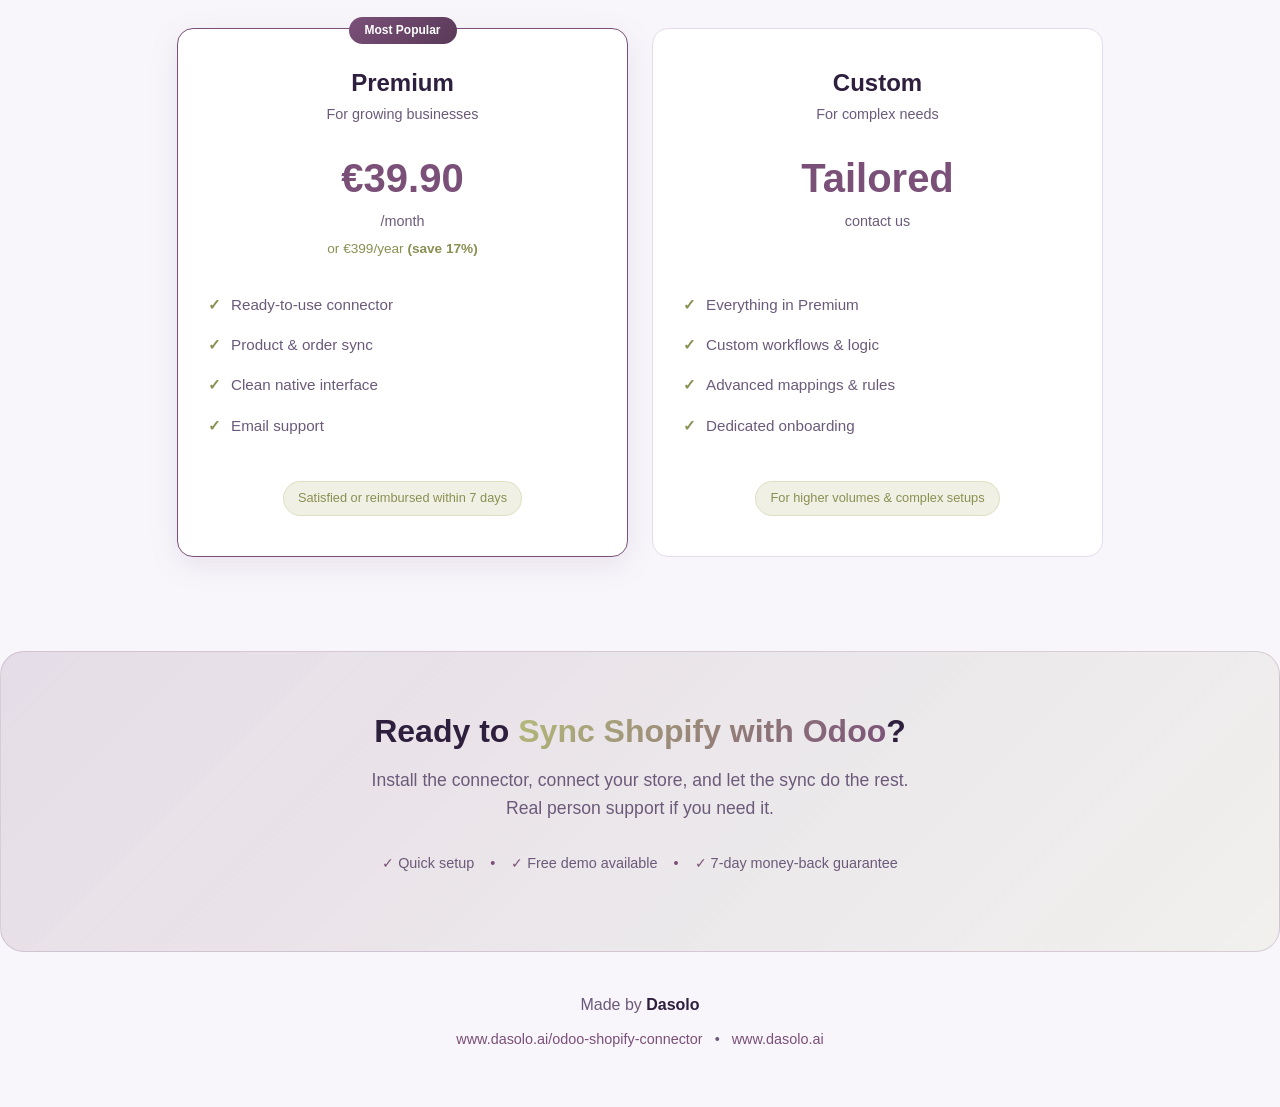
==== commit a18da6bd: "Update module name" ====
--- a/shopify_connector_dasolo/static/description/index.html
+++ b/shopify_connector_dasolo/static/description/index.html
@@ -5,64 +5,410 @@
     <meta name="viewport" content="width=device-width, initial-scale=1">
     <title>Dasolo Shopify Connector — Sync Shopify with Odoo</title>
     <link href="https://cdn.jsdelivr.net/npm/bootstrap@5.3.2/dist/css/bootstrap.min.css" rel="stylesheet">
+    <style>
+        :root {
+            --dasolo-green: #b5bb7a;
+            --dasolo-green-dark: #8a8f52;
+            --dasolo-purple: #7a5078;
+            --dasolo-purple-light: #9b6e99;
+            --dasolo-purple-dark: #5a3a58;
+            --background: #f8f6fb;
+            --background-card: #ffffff;
+            --background-muted: #f0ecf5;
+            --border: #e4dced;
+            --text-primary: #2d1f3d;
+            --text-muted: #6b5a7a;
+        }
+
+        body {
+            font-family: -apple-system, BlinkMacSystemFont, 'Segoe UI', Roboto, Oxygen, Ubuntu, Cantarell, sans-serif;
+            background-color: var(--background);
+            color: var(--text-primary);
+            line-height: 1.6;
+        }
+
+        .text-gradient {
+            background: linear-gradient(135deg, var(--dasolo-green) 0%, var(--dasolo-purple) 100%);
+            -webkit-background-clip: text;
+            -webkit-text-fill-color: transparent;
+            background-clip: text;
+        }
+
+        .hero-section {
+            background: linear-gradient(135deg, rgba(181,187,122,0.15) 0%, rgba(122,80,120,0.12) 100%);
+            border: 1px solid rgba(122,80,120,0.15);
+            padding: 80px 20px;
+            border-radius: 24px;
+            margin-top: 10px;
+            position: relative;
+            overflow: hidden;
+        }
+
+        .hero-section::before {
+            content: '';
+            position: absolute;
+            top: -80px;
+            right: -80px;
+            width: 350px;
+            height: 350px;
+            border-radius: 50%;
+            border: 14px solid rgba(181,187,122,0.12);
+        }
+
+        .hero-section::after {
+            content: '';
+            position: absolute;
+            bottom: -60px;
+            right: 40px;
+            width: 280px;
+            height: 280px;
+            border-radius: 50%;
+            border: 14px solid rgba(122,80,120,0.1);
+        }
+
+        .badge-shopify {
+            font-size: 0.85rem;
+            padding: 10px 24px;
+            background-color: rgba(181,187,122,0.2);
+            border: 1px solid rgba(181,187,122,0.4);
+            border-radius: 50px;
+            display: inline-block;
+            font-weight: 500;
+            color: var(--dasolo-green-dark);
+        }
+
+        .section-light {
+            background-color: var(--background);
+            padding: 60px 20px;
+        }
+
+        .section-muted {
+            background-color: var(--background-muted);
+            padding: 60px 30px;
+            border-radius: 24px;
+            margin-top: 10px;
+            border: 1px solid var(--border);
+        }
+
+        .card {
+            border-radius: 16px;
+            border: 1px solid var(--border);
+            background: var(--background-card);
+            padding: 30px;
+            height: 100%;
+            transition: all 0.3s ease;
+        }
+
+        .card:hover {
+            border-color: rgba(122,80,120,0.4);
+            box-shadow: 0 10px 40px rgba(122,80,120,0.08);
+            transform: translateY(-2px);
+        }
+
+        .feature-icon {
+            width: 56px;
+            height: 56px;
+            border-radius: 14px;
+            background: linear-gradient(135deg, rgba(181,187,122,0.25) 0%, rgba(122,80,120,0.15) 100%);
+            display: flex;
+            align-items: center;
+            justify-content: center;
+            margin-bottom: 20px;
+            font-size: 1.5rem;
+        }
+
+        .stat-box {
+            text-align: center;
+            padding: 20px;
+        }
+
+        .stat-value {
+            font-size: 2rem;
+            font-weight: 800;
+            background: linear-gradient(135deg, var(--dasolo-green-dark) 0%, var(--dasolo-purple) 100%);
+            -webkit-background-clip: text;
+            -webkit-text-fill-color: transparent;
+            background-clip: text;
+        }
+
+        .stat-label {
+            color: var(--text-muted);
+            font-size: 0.9rem;
+            margin-top: 5px;
+        }
+
+        .step-number {
+            width: 48px;
+            height: 48px;
+            border-radius: 50%;
+            background: linear-gradient(135deg, var(--dasolo-purple) 0%, var(--dasolo-purple-dark) 100%);
+            display: flex;
+            align-items: center;
+            justify-content: center;
+            font-weight: 700;
+            font-size: 1.2rem;
+            color: #fff;
+            margin: 0 auto 15px;
+        }
+
+        .section-title {
+            font-size: 2rem;
+            font-weight: 700;
+            margin-bottom: 10px;
+            color: var(--text-primary);
+        }
+
+        .section-subtitle {
+            color: var(--text-muted);
+            max-width: 600px;
+            margin: 0 auto 40px;
+        }
+
+        .check-list {
+            list-style: none;
+            padding: 0;
+        }
+
+        .check-list li {
+            padding: 10px 0;
+            color: var(--text-muted);
+            display: flex;
+            align-items: flex-start;
+            gap: 12px;
+        }
+
+        .check-list li::before {
+            content: "\2713";
+            color: var(--dasolo-purple);
+            font-weight: bold;
+            flex-shrink: 0;
+        }
+
+        .sync-flow {
+            display: flex;
+            flex-wrap: wrap;
+            align-items: center;
+            justify-content: center;
+            gap: 15px;
+        }
+
+        .sync-step {
+            background: var(--background-card);
+            border: 1px solid var(--border);
+            border-radius: 12px;
+            padding: 24px;
+            text-align: center;
+            flex: 1;
+            min-width: 200px;
+        }
+
+        .sync-step strong {
+            color: var(--text-primary);
+        }
+
+        .sync-step p {
+            color: var(--text-muted);
+            font-size: 0.85rem;
+        }
+
+        .sync-arrow {
+            color: var(--dasolo-purple);
+            font-size: 1.5rem;
+            font-weight: bold;
+        }
+
+        .cta-section {
+            background: linear-gradient(135deg, rgba(122,80,120,0.15) 0%, rgba(181,187,122,0.1) 100%);
+            border: 1px solid rgba(122,80,120,0.2);
+            padding: 60px 20px;
+            border-radius: 24px;
+            margin-top: 10px;
+        }
+
+        .text-dasolo {
+            color: var(--dasolo-purple);
+        }
+
+        .pricing-card {
+            border-radius: 16px;
+            border: 1px solid var(--border);
+            background: var(--background-card);
+            padding: 40px 30px;
+            text-align: center;
+            height: 100%;
+            transition: all 0.3s ease;
+        }
+
+        .pricing-card:hover {
+            border-color: rgba(122,80,120,0.4);
+            box-shadow: 0 10px 40px rgba(122,80,120,0.08);
+        }
+
+        .pricing-card.featured {
+            border-color: var(--dasolo-purple);
+            box-shadow: 0 8px 30px rgba(122,80,120,0.12);
+            position: relative;
+        }
+
+        .pricing-card.featured::before {
+            content: 'Most Popular';
+            position: absolute;
+            top: -12px;
+            left: 50%;
+            transform: translateX(-50%);
+            background: linear-gradient(135deg, var(--dasolo-purple) 0%, var(--dasolo-purple-dark) 100%);
+            color: #fff;
+            font-size: 0.75rem;
+            font-weight: 600;
+            padding: 4px 16px;
+            border-radius: 20px;
+        }
+
+        .pricing-amount {
+            font-size: 2.5rem;
+            font-weight: 800;
+            color: var(--dasolo-purple);
+        }
+
+        .pricing-period {
+            color: var(--text-muted);
+            font-size: 0.9rem;
+        }
+
+        .pricing-features {
+            list-style: none;
+            padding: 0;
+            text-align: left;
+            margin: 25px 0;
+        }
+
+        .pricing-features li {
+            padding: 8px 0;
+            color: var(--text-muted);
+            display: flex;
+            align-items: center;
+            gap: 10px;
+            font-size: 0.95rem;
+        }
+
+        .pricing-features li::before {
+            content: "\2713";
+            color: var(--dasolo-green-dark);
+            font-weight: bold;
+            flex-shrink: 0;
+        }
+
+        .guarantee-badge {
+            display: inline-block;
+            background: rgba(181,187,122,0.2);
+            border: 1px solid rgba(181,187,122,0.3);
+            color: var(--dasolo-green-dark);
+            font-size: 0.8rem;
+            font-weight: 500;
+            padding: 6px 14px;
+            border-radius: 20px;
+            margin-top: 10px;
+        }
+
+        .hosting-badge {
+            display: inline-block;
+            background: var(--background-card);
+            border: 1px solid var(--border);
+            border-radius: 12px;
+            padding: 20px 24px;
+            text-align: center;
+            min-width: 160px;
+            transition: all 0.3s ease;
+        }
+
+        .hosting-badge:hover {
+            border-color: rgba(122,80,120,0.3);
+            box-shadow: 0 4px 15px rgba(122,80,120,0.06);
+        }
+
+        .hosting-badge h6 {
+            margin-bottom: 4px;
+            font-weight: 600;
+            color: var(--text-primary);
+        }
+
+        .hosting-badge p {
+            margin-bottom: 0;
+            font-size: 0.8rem;
+            color: var(--text-muted);
+        }
+
+        a {
+            color: var(--dasolo-purple);
+            text-decoration: none;
+        }
+
+        a:hover {
+            color: var(--dasolo-purple-light);
+        }
+
+        h4, h5, h6 {
+            color: var(--text-primary);
+        }
+    </style>
 </head>
-<body style="font-family: -apple-system, BlinkMacSystemFont, 'Segoe UI', Roboto, Oxygen, Ubuntu, Cantarell, sans-serif; background-color: #f8f6fb; color: #2d1f3d; line-height: 1.6;">
+<body>
 
     <!-- Hero Section -->
-    <section style="background: linear-gradient(135deg, rgba(181,187,122,0.15) 0%, rgba(122,80,120,0.12) 100%); border: 1px solid rgba(122,80,120,0.15); padding: 80px 20px; border-radius: 24px; margin-top: 10px; position: relative; overflow: hidden;" class="text-center">
+    <section class="hero-section text-center">
         <div class="container" style="position: relative; z-index: 1;">
             <div class="mb-4">
-                <span style="font-size: 0.85rem; padding: 10px 24px; background-color: rgba(181,187,122,0.2); border: 1px solid rgba(181,187,122,0.4); border-radius: 50px; display: inline-block; font-weight: 500; color: #8a8f52;">
+                <span class="badge-shopify">
                     Shopify + Odoo
                 </span>
             </div>
             <h1 class="mb-4" style="font-size: 2.8rem; font-weight: 800;">
-                Keep Shopify for E-Commerce.<br/>Use <span style="background: linear-gradient(135deg, #b5bb7a 0%, #7a5078 100%); -webkit-background-clip: text; -webkit-text-fill-color: transparent; background-clip: text;">Odoo for Operations.</span>
+                Keep Shopify for E-Commerce.<br/>Use <span class="text-gradient">Odoo for Operations.</span>
             </h1>
-            <p class="mb-4" style="font-size: 1.15rem; max-width: 650px; margin: 0 auto; color: #6b5a7a;">
+            <p class="mb-4" style="font-size: 1.15rem; max-width: 650px; margin: 0 auto; color: var(--text-muted);">
                 Seamlessly synchronize your Shopify store with Odoo. Products, variants, and orders sync automatically
                 — no manual updates, no inconsistencies.
             </p>
             <div style="margin-top: 35px;">
-                <p style="font-size: 0.9rem; color: #6b5a7a;">
-                    <span style="color: #7a5078;">&#10003;</span> Auto sync &nbsp;&nbsp;
-                    <span style="color: #7a5078;">&#8226;</span> &nbsp;&nbsp;
-                    <span style="color: #7a5078;">&#10003;</span> API-based &nbsp;&nbsp;
-                    <span style="color: #7a5078;">&#8226;</span> &nbsp;&nbsp;
-                    <span style="color: #7a5078;">&#10003;</span> Upgrade resilient &nbsp;&nbsp;
-                    <span style="color: #7a5078;">&#8226;</span> &nbsp;&nbsp;
-                    <span style="color: #7a5078;">&#10003;</span> Odoo 17, 18 &amp; 19
+                <p style="font-size: 0.9rem; color: var(--text-muted);">
+                    <span class="text-dasolo">&#10003;</span> Auto sync &nbsp;&nbsp;
+                    <span class="text-dasolo">&#8226;</span> &nbsp;&nbsp;
+                    <span class="text-dasolo">&#10003;</span> API-based &nbsp;&nbsp;
+                    <span class="text-dasolo">&#8226;</span> &nbsp;&nbsp;
+                    <span class="text-dasolo">&#10003;</span> Upgrade resilient &nbsp;&nbsp;
+                    <span class="text-dasolo">&#8226;</span> &nbsp;&nbsp;
+                    <span class="text-dasolo">&#10003;</span> Odoo 17, 18 &amp; 19
                 </p>
             </div>
         </div>
     </section>
 
     <!-- Stats Section -->
-    <section style="background-color: #f8f6fb; padding: 60px 20px;">
+    <section class="section-light">
         <div class="container">
             <div class="row">
                 <div class="col-md-3 col-6">
-                    <div style="text-align: center; padding: 20px;">
-                        <div style="font-size: 2rem; font-weight: 800; background: linear-gradient(135deg, #8a8f52 0%, #7a5078 100%); -webkit-background-clip: text; -webkit-text-fill-color: transparent; background-clip: text;">Products</div>
-                        <div style="color: #6b5a7a; font-size: 0.9rem; margin-top: 5px;">Synced automatically</div>
+                    <div class="stat-box">
+                        <div class="stat-value">Products</div>
+                        <div class="stat-label">Synced automatically</div>
                     </div>
                 </div>
                 <div class="col-md-3 col-6">
-                    <div style="text-align: center; padding: 20px;">
-                        <div style="font-size: 2rem; font-weight: 800; background: linear-gradient(135deg, #8a8f52 0%, #7a5078 100%); -webkit-background-clip: text; -webkit-text-fill-color: transparent; background-clip: text;">Orders</div>
-                        <div style="color: #6b5a7a; font-size: 0.9rem; margin-top: 5px;">Imported in real-time</div>
+                    <div class="stat-box">
+                        <div class="stat-value">Orders</div>
+                        <div class="stat-label">Imported in real-time</div>
                     </div>
                 </div>
                 <div class="col-md-3 col-6">
-                    <div style="text-align: center; padding: 20px;">
-                        <div style="font-size: 2rem; font-weight: 800; background: linear-gradient(135deg, #8a8f52 0%, #7a5078 100%); -webkit-background-clip: text; -webkit-text-fill-color: transparent; background-clip: text;">Variants</div>
-                        <div style="color: #6b5a7a; font-size: 0.9rem; margin-top: 5px;">Fully mapped</div>
+                    <div class="stat-box">
+                        <div class="stat-value">Variants</div>
+                        <div class="stat-label">Fully mapped</div>
                     </div>
                 </div>
                 <div class="col-md-3 col-6">
-                    <div style="text-align: center; padding: 20px;">
-                        <div style="font-size: 2rem; font-weight: 800; background: linear-gradient(135deg, #8a8f52 0%, #7a5078 100%); -webkit-background-clip: text; -webkit-text-fill-color: transparent; background-clip: text;">0 code</div>
-                        <div style="color: #6b5a7a; font-size: 0.9rem; margin-top: 5px;">No technical setup</div>
+                    <div class="stat-box">
+                        <div class="stat-value">0 code</div>
+                        <div class="stat-label">No technical setup</div>
                     </div>
                 </div>
             </div>
@@ -70,66 +416,66 @@
     </section>
 
     <!-- Features Section -->
-    <section style="background-color: #f0ecf5; padding: 60px 30px; border-radius: 24px; margin-top: 10px; border: 1px solid #e4dced;">
+    <section class="section-muted">
         <div class="container">
-            <h2 style="font-size: 2rem; font-weight: 700; margin-bottom: 10px; color: #2d1f3d;" class="text-center">
-                Everything You Need to <span style="background: linear-gradient(135deg, #b5bb7a 0%, #7a5078 100%); -webkit-background-clip: text; -webkit-text-fill-color: transparent; background-clip: text;">Connect Shopify</span>
+            <h2 class="section-title text-center">
+                Everything You Need to <span class="text-gradient">Connect Shopify</span>
             </h2>
-            <p style="color: #6b5a7a; max-width: 600px; margin: 0 auto 40px;" class="text-center">
+            <p class="section-subtitle text-center">
                 A stable integration you can rely on as your business grows
             </p>
 
             <div class="row">
                 <div class="col-lg-4 col-md-6 mb-4">
-                    <div style="border-radius: 16px; border: 1px solid #e4dced; background: #ffffff; padding: 30px; height: 100%;">
-                        <div style="width: 56px; height: 56px; border-radius: 14px; background: linear-gradient(135deg, rgba(181,187,122,0.25) 0%, rgba(122,80,120,0.15) 100%); display: flex; align-items: center; justify-content: center; margin-bottom: 20px; font-size: 1.5rem;">&#128260;</div>
-                        <h4 style="font-weight: 600; margin-bottom: 12px; color: #2d1f3d;">Automatic Sync</h4>
-                        <p style="color: #6b5a7a; margin-bottom: 0;">
+                    <div class="card">
+                        <div class="feature-icon">&#128260;</div>
+                        <h4 style="font-weight: 600; margin-bottom: 12px;">Automatic Sync</h4>
+                        <p style="color: var(--text-muted); margin-bottom: 0;">
                             Products, variants, and orders synchronize automatically between Shopify and Odoo. No manual data entry required.
                         </p>
                     </div>
                 </div>
                 <div class="col-lg-4 col-md-6 mb-4">
-                    <div style="border-radius: 16px; border: 1px solid #e4dced; background: #ffffff; padding: 30px; height: 100%;">
-                        <div style="width: 56px; height: 56px; border-radius: 14px; background: linear-gradient(135deg, rgba(181,187,122,0.25) 0%, rgba(122,80,120,0.15) 100%); display: flex; align-items: center; justify-content: center; margin-bottom: 20px; font-size: 1.5rem;">&#128268;</div>
-                        <h4 style="font-weight: 600; margin-bottom: 12px; color: #2d1f3d;">API-Based Architecture</h4>
-                        <p style="color: #6b5a7a; margin-bottom: 0;">
+                    <div class="card">
+                        <div class="feature-icon">&#128268;</div>
+                        <h4 style="font-weight: 600; margin-bottom: 12px;">API-Based Architecture</h4>
+                        <p style="color: var(--text-muted); margin-bottom: 0;">
                             Built on stable APIs following Odoo and Shopify best practices. Designed to minimize breaking changes.
                         </p>
                     </div>
                 </div>
                 <div class="col-lg-4 col-md-6 mb-4">
-                    <div style="border-radius: 16px; border: 1px solid #e4dced; background: #ffffff; padding: 30px; height: 100%;">
-                        <div style="width: 56px; height: 56px; border-radius: 14px; background: linear-gradient(135deg, rgba(181,187,122,0.25) 0%, rgba(122,80,120,0.15) 100%); display: flex; align-items: center; justify-content: center; margin-bottom: 20px; font-size: 1.5rem;">&#127912;</div>
-                        <h4 style="font-weight: 600; margin-bottom: 12px; color: #2d1f3d;">Native Interface</h4>
-                        <p style="color: #6b5a7a; margin-bottom: 0;">
+                    <div class="card">
+                        <div class="feature-icon">&#127912;</div>
+                        <h4 style="font-weight: 600; margin-bottom: 12px;">Native Interface</h4>
+                        <p style="color: var(--text-muted); margin-bottom: 0;">
                             Accessible directly from your Odoo backend like a native app. Clean, intuitive interface — no context switching.
                         </p>
                     </div>
                 </div>
                 <div class="col-lg-4 col-md-6 mb-4">
-                    <div style="border-radius: 16px; border: 1px solid #e4dced; background: #ffffff; padding: 30px; height: 100%;">
-                        <div style="width: 56px; height: 56px; border-radius: 14px; background: linear-gradient(135deg, rgba(181,187,122,0.25) 0%, rgba(122,80,120,0.15) 100%); display: flex; align-items: center; justify-content: center; margin-bottom: 20px; font-size: 1.5rem;">&#128737;</div>
-                        <h4 style="font-weight: 600; margin-bottom: 12px; color: #2d1f3d;">Upgrade Resilient</h4>
-                        <p style="color: #6b5a7a; margin-bottom: 0;">
+                    <div class="card">
+                        <div class="feature-icon">&#128737;</div>
+                        <h4 style="font-weight: 600; margin-bottom: 12px;">Upgrade Resilient</h4>
+                        <p style="color: var(--text-muted); margin-bottom: 0;">
                             Updates to Odoo or Shopify won't break your setup. Our API-first approach ensures stability across versions.
                         </p>
                     </div>
                 </div>
                 <div class="col-lg-4 col-md-6 mb-4">
-                    <div style="border-radius: 16px; border: 1px solid #e4dced; background: #ffffff; padding: 30px; height: 100%;">
-                        <div style="width: 56px; height: 56px; border-radius: 14px; background: linear-gradient(135deg, rgba(181,187,122,0.25) 0%, rgba(122,80,120,0.15) 100%); display: flex; align-items: center; justify-content: center; margin-bottom: 20px; font-size: 1.5rem;">&#128230;</div>
-                        <h4 style="font-weight: 600; margin-bottom: 12px; color: #2d1f3d;">Product Mapping</h4>
-                        <p style="color: #6b5a7a; margin-bottom: 0;">
+                    <div class="card">
+                        <div class="feature-icon">&#128230;</div>
+                        <h4 style="font-weight: 600; margin-bottom: 12px;">Product Mapping</h4>
+                        <p style="color: var(--text-muted); margin-bottom: 0;">
                             Products and variants are mapped between Shopify and Odoo automatically, keeping your catalog consistent.
                         </p>
                     </div>
                 </div>
                 <div class="col-lg-4 col-md-6 mb-4">
-                    <div style="border-radius: 16px; border: 1px solid #e4dced; background: #ffffff; padding: 30px; height: 100%;">
-                        <div style="width: 56px; height: 56px; border-radius: 14px; background: linear-gradient(135deg, rgba(181,187,122,0.25) 0%, rgba(122,80,120,0.15) 100%); display: flex; align-items: center; justify-content: center; margin-bottom: 20px; font-size: 1.5rem;">&#128203;</div>
-                        <h4 style="font-weight: 600; margin-bottom: 12px; color: #2d1f3d;">Order Management</h4>
-                        <p style="color: #6b5a7a; margin-bottom: 0;">
+                    <div class="card">
+                        <div class="feature-icon">&#128203;</div>
+                        <h4 style="font-weight: 600; margin-bottom: 12px;">Order Management</h4>
+                        <p style="color: var(--text-muted); margin-bottom: 0;">
                             Shopify orders flow into Odoo automatically. Manage fulfillment, invoicing, and logistics from one place.
                         </p>
                     </div>
@@ -139,40 +485,40 @@
     </section>
 
     <!-- How It Works Section -->
-    <section style="background-color: #f8f6fb; padding: 60px 20px;">
+    <section class="section-light">
         <div class="container">
-            <h2 style="font-size: 2rem; font-weight: 700; margin-bottom: 10px; color: #2d1f3d;" class="text-center">
-                How It <span style="background: linear-gradient(135deg, #b5bb7a 0%, #7a5078 100%); -webkit-background-clip: text; -webkit-text-fill-color: transparent; background-clip: text;">Works</span>
+            <h2 class="section-title text-center">
+                How It <span class="text-gradient">Works</span>
             </h2>
-            <p style="color: #6b5a7a; max-width: 600px; margin: 0 auto 40px;" class="text-center">
+            <p class="section-subtitle text-center">
                 From installation to full synchronization in minutes
             </p>
 
             <div class="row mb-5">
                 <div class="col-12">
                     <div style="background: linear-gradient(135deg, rgba(181,187,122,0.1) 0%, rgba(122,80,120,0.08) 100%); border: 1px solid rgba(122,80,120,0.15); border-radius: 16px; padding: 30px;">
-                        <div style="display: flex; flex-wrap: wrap; align-items: center; justify-content: center; gap: 15px;">
-                            <div style="background: #ffffff; border: 1px solid #e4dced; border-radius: 12px; padding: 24px; text-align: center; flex: 1; min-width: 200px;">
+                        <div class="sync-flow">
+                            <div class="sync-step">
                                 <div style="font-size: 2rem; margin-bottom: 8px;">&#128722;</div>
-                                <strong style="color: #2d1f3d;">Shopify</strong>
-                                <p class="mb-0" style="color: #6b5a7a; font-size: 0.85rem;">
+                                <strong>Shopify</strong>
+                                <p class="mb-0">
                                     Products, variants,<br>orders &amp; customers
                                 </p>
                             </div>
-                            <div style="color: #7a5078; font-size: 1.5rem; font-weight: bold;">&#8596;</div>
-                            <div style="background: #ffffff; border: 2px solid #7a5078; border-radius: 12px; padding: 24px; text-align: center; flex: 1; min-width: 200px;">
+                            <div class="sync-arrow">&#8596;</div>
+                            <div class="sync-step" style="border-color: var(--dasolo-purple); border-width: 2px;">
                                 <div style="font-size: 2rem; margin-bottom: 8px;">&#9889;</div>
-                                <strong style="color: #2d1f3d;">Dasolo Connector</strong>
-                                <p class="mb-0" style="color: #6b5a7a; font-size: 0.85rem;">
+                                <strong>Dasolo Connector</strong>
+                                <p class="mb-0">
                                     Automatic sync<br>
-                                    <span style="color: #7a5078;">via stable APIs</span>
+                                    <span style="color: var(--dasolo-purple);">via stable APIs</span>
                                 </p>
                             </div>
-                            <div style="color: #7a5078; font-size: 1.5rem; font-weight: bold;">&#8596;</div>
-                            <div style="background: #ffffff; border: 1px solid #e4dced; border-radius: 12px; padding: 24px; text-align: center; flex: 1; min-width: 200px;">
+                            <div class="sync-arrow">&#8596;</div>
+                            <div class="sync-step">
                                 <div style="font-size: 2rem; margin-bottom: 8px;">&#9881;</div>
-                                <strong style="color: #2d1f3d;">Odoo</strong>
-                                <p class="mb-0" style="color: #6b5a7a; font-size: 0.85rem;">
+                                <strong>Odoo</strong>
+                                <p class="mb-0">
                                     Operations, invoicing,<br>inventory &amp; accounting
                                 </p>
                             </div>
@@ -184,27 +530,27 @@
             <div class="row">
                 <div class="col-md-4 mb-4">
                     <div class="text-center">
-                        <div style="width: 48px; height: 48px; border-radius: 50%; background: linear-gradient(135deg, #7a5078 0%, #5a3a58 100%); display: inline-flex; align-items: center; justify-content: center; font-weight: 700; font-size: 1.2rem; color: #fff; margin-bottom: 15px;">1</div>
-                        <h5 style="font-weight: 600; color: #2d1f3d;">Install the Module</h5>
-                        <p style="color: #6b5a7a;">
+                        <div class="step-number">1</div>
+                        <h5 style="font-weight: 600;">Install the Module</h5>
+                        <p style="color: var(--text-muted);">
                             Install the Dasolo Shopify Connector from your Odoo Apps menu. Available for Odoo 17, 18 and 19.
                         </p>
                     </div>
                 </div>
                 <div class="col-md-4 mb-4">
                     <div class="text-center">
-                        <div style="width: 48px; height: 48px; border-radius: 50%; background: linear-gradient(135deg, #7a5078 0%, #5a3a58 100%); display: inline-flex; align-items: center; justify-content: center; font-weight: 700; font-size: 1.2rem; color: #fff; margin-bottom: 15px;">2</div>
-                        <h5 style="font-weight: 600; color: #2d1f3d;">Connect Your Store</h5>
-                        <p style="color: #6b5a7a;">
+                        <div class="step-number">2</div>
+                        <h5 style="font-weight: 600;">Connect Your Store</h5>
+                        <p style="color: var(--text-muted);">
                             Log in to the connector and link your Shopify store. The setup is guided and takes just a few minutes.
                         </p>
                     </div>
                 </div>
                 <div class="col-md-4 mb-4">
                     <div class="text-center">
-                        <div style="width: 48px; height: 48px; border-radius: 50%; background: linear-gradient(135deg, #7a5078 0%, #5a3a58 100%); display: inline-flex; align-items: center; justify-content: center; font-weight: 700; font-size: 1.2rem; color: #fff; margin-bottom: 15px;">3</div>
-                        <h5 style="font-weight: 600; color: #2d1f3d;">Start Syncing</h5>
-                        <p style="color: #6b5a7a;">
+                        <div class="step-number">3</div>
+                        <h5 style="font-weight: 600;">Start Syncing</h5>
+                        <p style="color: var(--text-muted);">
                             Products and orders sync automatically. Sit back and manage everything from your Odoo backend.
                         </p>
                     </div>
@@ -214,32 +560,32 @@
     </section>
 
     <!-- Compatibility Section -->
-    <section style="background-color: #f0ecf5; padding: 60px 30px; border-radius: 24px; margin-top: 10px; border: 1px solid #e4dced;">
+    <section class="section-muted">
         <div class="container">
-            <h2 style="font-size: 2rem; font-weight: 700; margin-bottom: 10px; color: #2d1f3d;" class="text-center">
-                Works With <span style="background: linear-gradient(135deg, #b5bb7a 0%, #7a5078 100%); -webkit-background-clip: text; -webkit-text-fill-color: transparent; background-clip: text;">Your Setup</span>
+            <h2 class="section-title text-center">
+                Works With <span class="text-gradient">Your Setup</span>
             </h2>
-            <p style="color: #6b5a7a; max-width: 600px; margin: 0 auto 40px;" class="text-center">
+            <p class="section-subtitle text-center">
                 No matter how you host Odoo, we've got you covered
             </p>
 
             <div class="row justify-content-center mb-5">
                 <div class="col-12">
                     <div class="d-flex flex-wrap justify-content-center gap-3">
-                        <div style="display: inline-block; background: #ffffff; border: 1px solid #e4dced; border-radius: 12px; padding: 20px 24px; text-align: center; min-width: 160px;">
+                        <div class="hosting-badge">
                             <div style="font-size: 1.5rem; margin-bottom: 8px;">&#9729;</div>
-                            <h6 style="margin-bottom: 4px; font-weight: 600; color: #2d1f3d;">Odoo Online</h6>
-                            <p style="margin-bottom: 0; font-size: 0.8rem; color: #6b5a7a;">No setup changes needed</p>
+                            <h6>Odoo Online</h6>
+                            <p>No setup changes needed</p>
                         </div>
-                        <div style="display: inline-block; background: #ffffff; border: 1px solid #e4dced; border-radius: 12px; padding: 20px 24px; text-align: center; min-width: 160px;">
+                        <div class="hosting-badge">
                             <div style="font-size: 1.5rem; margin-bottom: 8px;">&#128640;</div>
-                            <h6 style="margin-bottom: 4px; font-weight: 600; color: #2d1f3d;">Odoo.sh</h6>
-                            <p style="margin-bottom: 0; font-size: 0.8rem; color: #6b5a7a;">Fully compatible</p>
+                            <h6>Odoo.sh</h6>
+                            <p>Fully compatible</p>
                         </div>
-                        <div style="display: inline-block; background: #ffffff; border: 1px solid #e4dced; border-radius: 12px; padding: 20px 24px; text-align: center; min-width: 160px;">
+                        <div class="hosting-badge">
                             <div style="font-size: 1.5rem; margin-bottom: 8px;">&#127968;</div>
-                            <h6 style="margin-bottom: 4px; font-weight: 600; color: #2d1f3d;">On-Premise</h6>
-                            <p style="margin-bottom: 0; font-size: 0.8rem; color: #6b5a7a;">Self-hosted instances</p>
+                            <h6>On-Premise</h6>
+                            <p>Self-hosted instances</p>
                         </div>
                     </div>
                 </div>
@@ -247,48 +593,24 @@
 
             <div class="row align-items-center">
                 <div class="col-md-6 mb-4">
-                    <h4 style="font-weight: 700; margin-bottom: 20px; color: #2d1f3d;">
-                        Built to <span style="background: linear-gradient(135deg, #b5bb7a 0%, #7a5078 100%); -webkit-background-clip: text; -webkit-text-fill-color: transparent; background-clip: text;">Last</span>
+                    <h4 style="font-weight: 700; margin-bottom: 20px;">
+                        Built to <span class="text-gradient">Last</span>
                     </h4>
-                    <ul style="list-style: none; padding: 0;">
-                        <li style="padding: 10px 0; color: #6b5a7a; display: flex; align-items: flex-start; gap: 12px;">
-                            <span style="color: #7a5078; font-weight: bold; flex-shrink: 0;">&#10003;</span>
-                            <span><strong style="color: #2d1f3d;">Odoo 17, 18 &amp; 19</strong> — Full version compatibility</span>
-                        </li>
-                        <li style="padding: 10px 0; color: #6b5a7a; display: flex; align-items: flex-start; gap: 12px;">
-                            <span style="color: #7a5078; font-weight: bold; flex-shrink: 0;">&#10003;</span>
-                            <span><strong style="color: #2d1f3d;">API-first design</strong> — No breaking changes on upgrades</span>
-                        </li>
-                        <li style="padding: 10px 0; color: #6b5a7a; display: flex; align-items: flex-start; gap: 12px;">
-                            <span style="color: #7a5078; font-weight: bold; flex-shrink: 0;">&#10003;</span>
-                            <span><strong style="color: #2d1f3d;">Continuous updates</strong> — We maintain compatibility proactively</span>
-                        </li>
-                        <li style="padding: 10px 0; color: #6b5a7a; display: flex; align-items: flex-start; gap: 12px;">
-                            <span style="color: #7a5078; font-weight: bold; flex-shrink: 0;">&#10003;</span>
-                            <span><strong style="color: #2d1f3d;">Zero reconfiguration</strong> — Upgrades don't require re-setup</span>
-                        </li>
+                    <ul class="check-list">
+                        <li><strong style="color: var(--text-primary);">Odoo 17, 18 &amp; 19</strong> — Full version compatibility</li>
+                        <li><strong style="color: var(--text-primary);">API-first design</strong> — No breaking changes on upgrades</li>
+                        <li><strong style="color: var(--text-primary);">Continuous updates</strong> — We maintain compatibility proactively</li>
+                        <li><strong style="color: var(--text-primary);">Zero reconfiguration</strong> — Upgrades don't require re-setup</li>
                     </ul>
                 </div>
                 <div class="col-md-6 mb-4">
                     <div style="background: rgba(181,187,122,0.12); border: 1px solid rgba(181,187,122,0.25); border-radius: 16px; padding: 24px;">
-                        <h5 style="color: #8a8f52; font-weight: 600; margin-bottom: 12px;">&#9989; What's Synchronized</h5>
-                        <ul style="list-style: none; padding: 0; margin: 0;">
-                            <li style="padding: 10px 0; color: #6b5a7a; display: flex; align-items: flex-start; gap: 12px;">
-                                <span style="color: #7a5078; font-weight: bold; flex-shrink: 0;">&#10003;</span>
-                                Products and product variants
-                            </li>
-                            <li style="padding: 10px 0; color: #6b5a7a; display: flex; align-items: flex-start; gap: 12px;">
-                                <span style="color: #7a5078; font-weight: bold; flex-shrink: 0;">&#10003;</span>
-                                Orders and order lines
-                            </li>
-                            <li style="padding: 10px 0; color: #6b5a7a; display: flex; align-items: flex-start; gap: 12px;">
-                                <span style="color: #7a5078; font-weight: bold; flex-shrink: 0;">&#10003;</span>
-                                Inventory and stock levels
-                            </li>
-                            <li style="padding: 10px 0; color: #6b5a7a; display: flex; align-items: flex-start; gap: 12px;">
-                                <span style="color: #7a5078; font-weight: bold; flex-shrink: 0;">&#10003;</span>
-                                Customer information
-                            </li>
+                        <h5 style="color: var(--dasolo-green-dark); font-weight: 600; margin-bottom: 12px;">&#9989; What's Synchronized</h5>
+                        <ul class="check-list" style="margin: 0;">
+                            <li>Products and product variants</li>
+                            <li>Orders and order lines</li>
+                            <li>Inventory and stock levels</li>
+                            <li>Customer information</li>
                         </ul>
                     </div>
                 </div>
@@ -297,73 +619,48 @@
     </section>
 
     <!-- Pricing Section -->
-    <section style="background-color: #f8f6fb; padding: 60px 20px;">
+    <section class="section-light">
         <div class="container">
-            <h2 style="font-size: 2rem; font-weight: 700; margin-bottom: 10px; color: #2d1f3d;" class="text-center">
-                Simple <span style="background: linear-gradient(135deg, #b5bb7a 0%, #7a5078 100%); -webkit-background-clip: text; -webkit-text-fill-color: transparent; background-clip: text;">Pricing</span>
+            <h2 class="section-title text-center">
+                Simple <span class="text-gradient">Pricing</span>
             </h2>
-            <p style="color: #6b5a7a; max-width: 600px; margin: 0 auto 40px;" class="text-center">
+            <p class="section-subtitle text-center">
                 Transparent plans that scale with your business
             </p>
 
             <div class="row justify-content-center">
                 <div class="col-md-5 mb-4">
-                    <div style="border-radius: 16px; border: 2px solid #7a5078; background: #ffffff; padding: 40px 30px; text-align: center; height: 100%; box-shadow: 0 8px 30px rgba(122,80,120,0.12); position: relative;">
-                        <span style="position: absolute; top: -12px; left: 50%; transform: translateX(-50%); background: linear-gradient(135deg, #7a5078 0%, #5a3a58 100%); color: #fff; font-size: 0.75rem; font-weight: 600; padding: 4px 16px; border-radius: 20px;">Most Popular</span>
-                        <h4 style="font-weight: 700; margin-bottom: 5px; color: #2d1f3d;">Premium</h4>
-                        <p style="color: #6b5a7a; font-size: 0.9rem; margin-bottom: 20px;">For growing businesses</p>
-                        <div style="font-size: 2.5rem; font-weight: 800; color: #7a5078;">&euro;39.90</div>
-                        <div style="color: #6b5a7a; font-size: 0.9rem;">/month</div>
-                        <p style="color: #8a8f52; font-size: 0.85rem; margin-top: 5px;">
+                    <div class="pricing-card featured">
+                        <h4 style="font-weight: 700; margin-bottom: 5px;">Premium</h4>
+                        <p style="color: var(--text-muted); font-size: 0.9rem; margin-bottom: 20px;">For growing businesses</p>
+                        <div class="pricing-amount">&euro;39.90</div>
+                        <div class="pricing-period">/month</div>
+                        <p style="color: var(--dasolo-green-dark); font-size: 0.85rem; margin-top: 5px;">
                             or &euro;399/year <strong>(save 17%)</strong>
                         </p>
-                        <ul style="list-style: none; padding: 0; text-align: left; margin: 25px 0;">
-                            <li style="padding: 8px 0; color: #6b5a7a; display: flex; align-items: center; gap: 10px; font-size: 0.95rem;">
-                                <span style="color: #8a8f52; font-weight: bold; flex-shrink: 0;">&#10003;</span>
-                                Ready-to-use connector
-                            </li>
-                            <li style="padding: 8px 0; color: #6b5a7a; display: flex; align-items: center; gap: 10px; font-size: 0.95rem;">
-                                <span style="color: #8a8f52; font-weight: bold; flex-shrink: 0;">&#10003;</span>
-                                Product &amp; order sync
-                            </li>
-                            <li style="padding: 8px 0; color: #6b5a7a; display: flex; align-items: center; gap: 10px; font-size: 0.95rem;">
-                                <span style="color: #8a8f52; font-weight: bold; flex-shrink: 0;">&#10003;</span>
-                                Clean native interface
-                            </li>
-                            <li style="padding: 8px 0; color: #6b5a7a; display: flex; align-items: center; gap: 10px; font-size: 0.95rem;">
-                                <span style="color: #8a8f52; font-weight: bold; flex-shrink: 0;">&#10003;</span>
-                                Email support
-                            </li>
+                        <ul class="pricing-features">
+                            <li>Ready-to-use connector</li>
+                            <li>Product &amp; order sync</li>
+                            <li>Clean native interface</li>
+                            <li>Email support</li>
                         </ul>
-                        <span style="display: inline-block; background: rgba(181,187,122,0.2); border: 1px solid rgba(181,187,122,0.3); color: #8a8f52; font-size: 0.8rem; font-weight: 500; padding: 6px 14px; border-radius: 20px; margin-top: 10px;">Satisfied or reimbursed within 7 days</span>
+                        <div class="guarantee-badge">Satisfied or reimbursed within 7 days</div>
                     </div>
                 </div>
                 <div class="col-md-5 mb-4">
-                    <div style="border-radius: 16px; border: 1px solid #e4dced; background: #ffffff; padding: 40px 30px; text-align: center; height: 100%;">
-                        <h4 style="font-weight: 700; margin-bottom: 5px; color: #2d1f3d;">Custom</h4>
-                        <p style="color: #6b5a7a; font-size: 0.9rem; margin-bottom: 20px;">For complex needs</p>
-                        <div style="font-size: 2.5rem; font-weight: 800; color: #7a5078;">Tailored</div>
-                        <div style="color: #6b5a7a; font-size: 0.9rem;">contact us</div>
-                        <p style="color: #6b5a7a; font-size: 0.85rem; margin-top: 5px;">&nbsp;</p>
-                        <ul style="list-style: none; padding: 0; text-align: left; margin: 25px 0;">
-                            <li style="padding: 8px 0; color: #6b5a7a; display: flex; align-items: center; gap: 10px; font-size: 0.95rem;">
-                                <span style="color: #8a8f52; font-weight: bold; flex-shrink: 0;">&#10003;</span>
-                                Everything in Premium
-                            </li>
-                            <li style="padding: 8px 0; color: #6b5a7a; display: flex; align-items: center; gap: 10px; font-size: 0.95rem;">
-                                <span style="color: #8a8f52; font-weight: bold; flex-shrink: 0;">&#10003;</span>
-                                Custom workflows &amp; logic
-                            </li>
-                            <li style="padding: 8px 0; color: #6b5a7a; display: flex; align-items: center; gap: 10px; font-size: 0.95rem;">
-                                <span style="color: #8a8f52; font-weight: bold; flex-shrink: 0;">&#10003;</span>
-                                Advanced mappings &amp; rules
-                            </li>
-                            <li style="padding: 8px 0; color: #6b5a7a; display: flex; align-items: center; gap: 10px; font-size: 0.95rem;">
-                                <span style="color: #8a8f52; font-weight: bold; flex-shrink: 0;">&#10003;</span>
-                                Dedicated onboarding
-                            </li>
+                    <div class="pricing-card">
+                        <h4 style="font-weight: 700; margin-bottom: 5px;">Custom</h4>
+                        <p style="color: var(--text-muted); font-size: 0.9rem; margin-bottom: 20px;">For complex needs</p>
+                        <div class="pricing-amount">Tailored</div>
+                        <div class="pricing-period">contact us</div>
+                        <p style="color: var(--text-muted); font-size: 0.85rem; margin-top: 5px;">&nbsp;</p>
+                        <ul class="pricing-features">
+                            <li>Everything in Premium</li>
+                            <li>Custom workflows &amp; logic</li>
+                            <li>Advanced mappings &amp; rules</li>
+                            <li>Dedicated onboarding</li>
                         </ul>
-                        <span style="display: inline-block; background: rgba(181,187,122,0.2); border: 1px solid rgba(181,187,122,0.3); color: #8a8f52; font-size: 0.8rem; font-weight: 500; padding: 6px 14px; border-radius: 20px; margin-top: 10px;">For higher volumes &amp; complex setups</span>
+                        <div class="guarantee-badge">For higher volumes &amp; complex setups</div>
                     </div>
                 </div>
             </div>
@@ -371,37 +668,37 @@
     </section>
 
     <!-- CTA Section -->
-    <section style="background: linear-gradient(135deg, rgba(122,80,120,0.15) 0%, rgba(181,187,122,0.1) 100%); border: 1px solid rgba(122,80,120,0.2); padding: 60px 20px; border-radius: 24px; margin-top: 10px;" class="text-center">
+    <section class="cta-section text-center">
         <div class="container">
-            <h2 class="mb-3" style="font-size: 2rem; font-weight: 700; color: #2d1f3d;">
-                Ready to <span style="background: linear-gradient(135deg, #b5bb7a 0%, #7a5078 100%); -webkit-background-clip: text; -webkit-text-fill-color: transparent; background-clip: text;">Sync Shopify with Odoo</span>?
+            <h2 class="mb-3" style="font-size: 2rem; font-weight: 700;">
+                Ready to <span class="text-gradient">Sync Shopify with Odoo</span>?
             </h2>
-            <p class="mb-4" style="font-size: 1.1rem; color: #6b5a7a; max-width: 550px; margin: 0 auto;">
+            <p class="mb-4" style="font-size: 1.1rem; color: var(--text-muted); max-width: 550px; margin: 0 auto;">
                 Install the connector, connect your store, and let the sync do the rest.
                 Real person support if you need it.
             </p>
             <div style="margin-top: 30px;">
-                <p style="font-size: 0.9rem; color: #6b5a7a;">
-                    <span style="color: #7a5078;">&#10003;</span> Quick setup &nbsp;&nbsp;
-                    <span style="color: #7a5078;">&#8226;</span> &nbsp;&nbsp;
-                    <span style="color: #7a5078;">&#10003;</span> Free demo available &nbsp;&nbsp;
-                    <span style="color: #7a5078;">&#8226;</span> &nbsp;&nbsp;
-                    <span style="color: #7a5078;">&#10003;</span> 7-day money-back guarantee
+                <p style="font-size: 0.9rem; color: var(--text-muted);">
+                    <span class="text-dasolo">&#10003;</span> Quick setup &nbsp;&nbsp;
+                    <span class="text-dasolo">&#8226;</span> &nbsp;&nbsp;
+                    <span class="text-dasolo">&#10003;</span> Free demo available &nbsp;&nbsp;
+                    <span class="text-dasolo">&#8226;</span> &nbsp;&nbsp;
+                    <span class="text-dasolo">&#10003;</span> 7-day money-back guarantee
                 </p>
             </div>
         </div>
     </section>
 
     <!-- Footer -->
-    <section class="text-center" style="background-color: #f8f6fb; padding: 40px 20px;">
+    <section class="section-light text-center" style="padding: 40px 20px;">
         <div class="container">
-            <p style="color: #6b5a7a; margin-bottom: 10px;">
-                Made by <strong style="color: #2d1f3d;">Dasolo</strong>
+            <p style="color: var(--text-muted); margin-bottom: 10px;">
+                Made by <strong style="color: var(--text-primary);">Dasolo</strong>
             </p>
-            <p style="color: #6b5a7a; font-size: 0.9rem;">
-                <a href="https://www.dasolo.ai/odoo-shopify-connector" style="color: #7a5078; text-decoration: none;">www.dasolo.ai/odoo-shopify-connector</a>
+            <p style="color: var(--text-muted); font-size: 0.9rem;">
+                <a href="https://www.dasolo.ai/odoo-shopify-connector">www.dasolo.ai/odoo-shopify-connector</a>
                 &nbsp;&nbsp;&#8226;&nbsp;&nbsp;
-                <a href="https://www.dasolo.ai/" style="color: #7a5078; text-decoration: none;">www.dasolo.ai</a>
+                <a href="https://www.dasolo.ai/">www.dasolo.ai</a>
             </p>
         </div>
     </section>
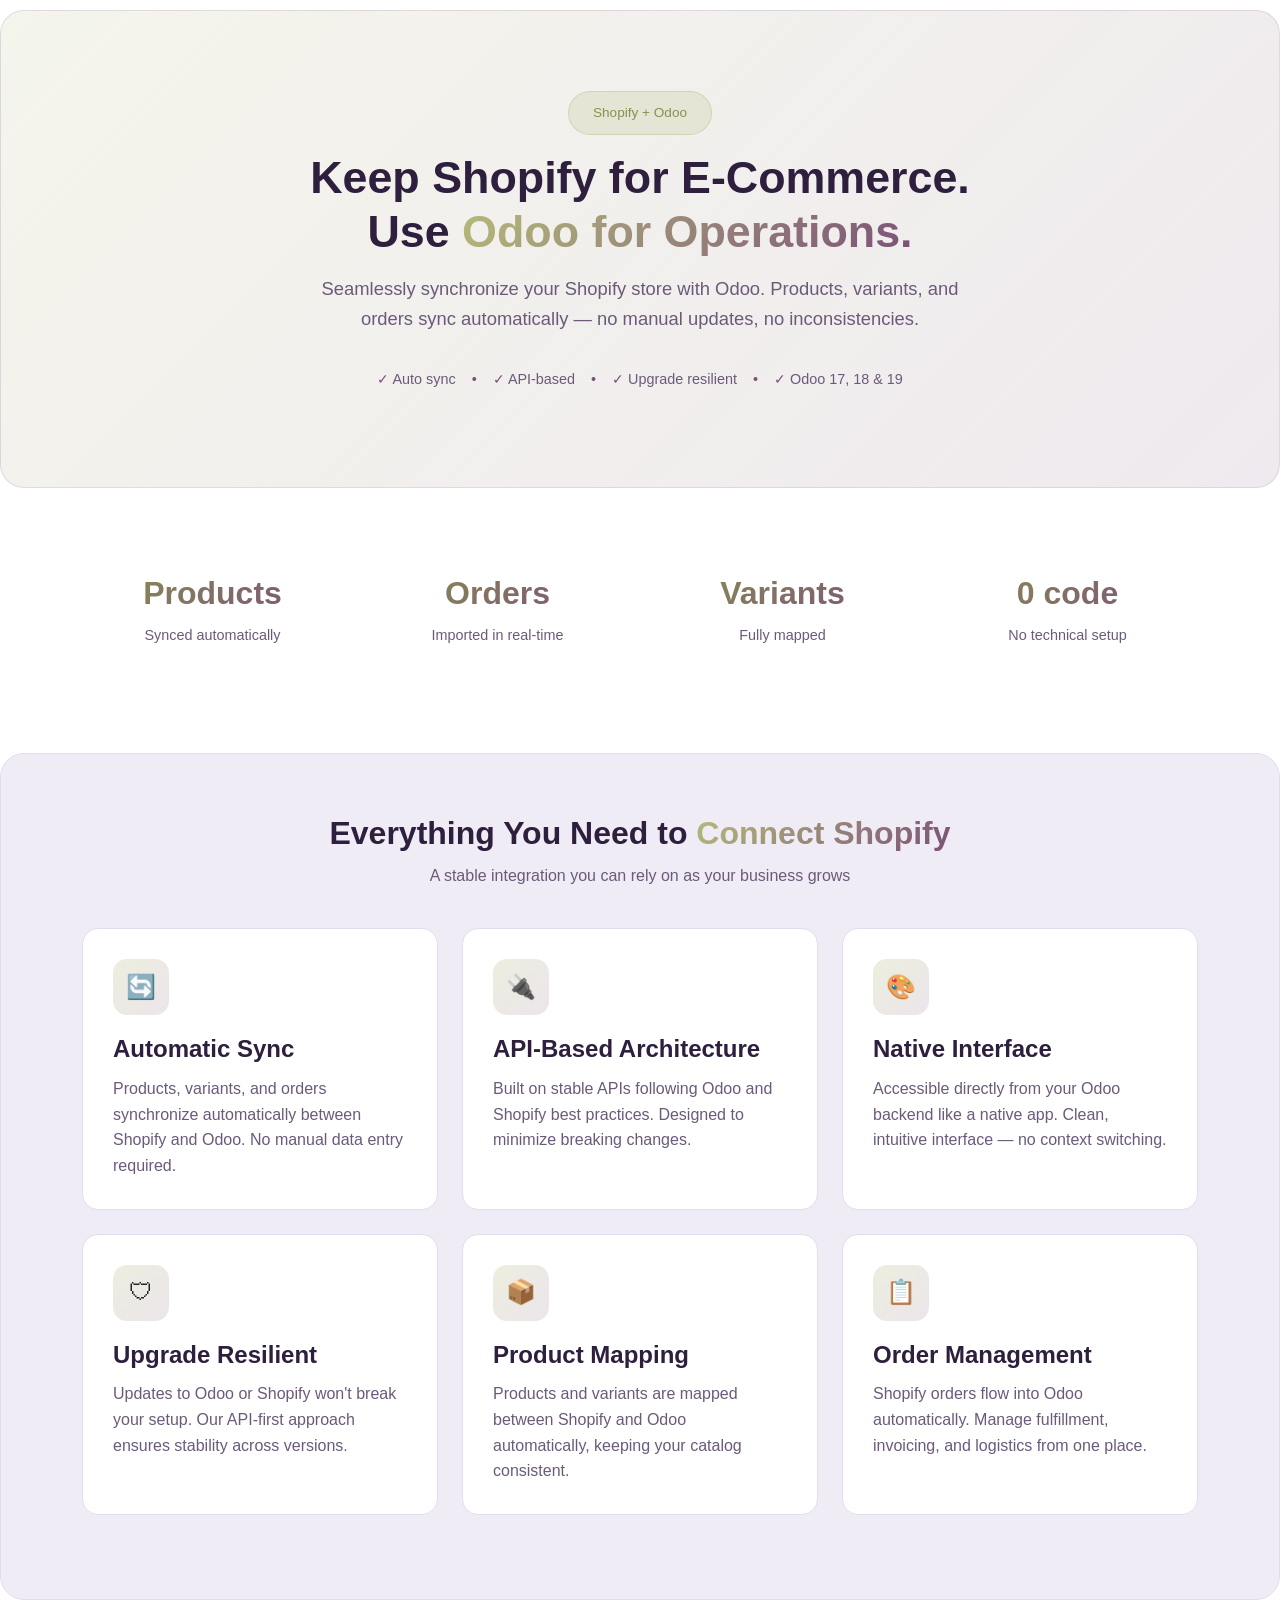
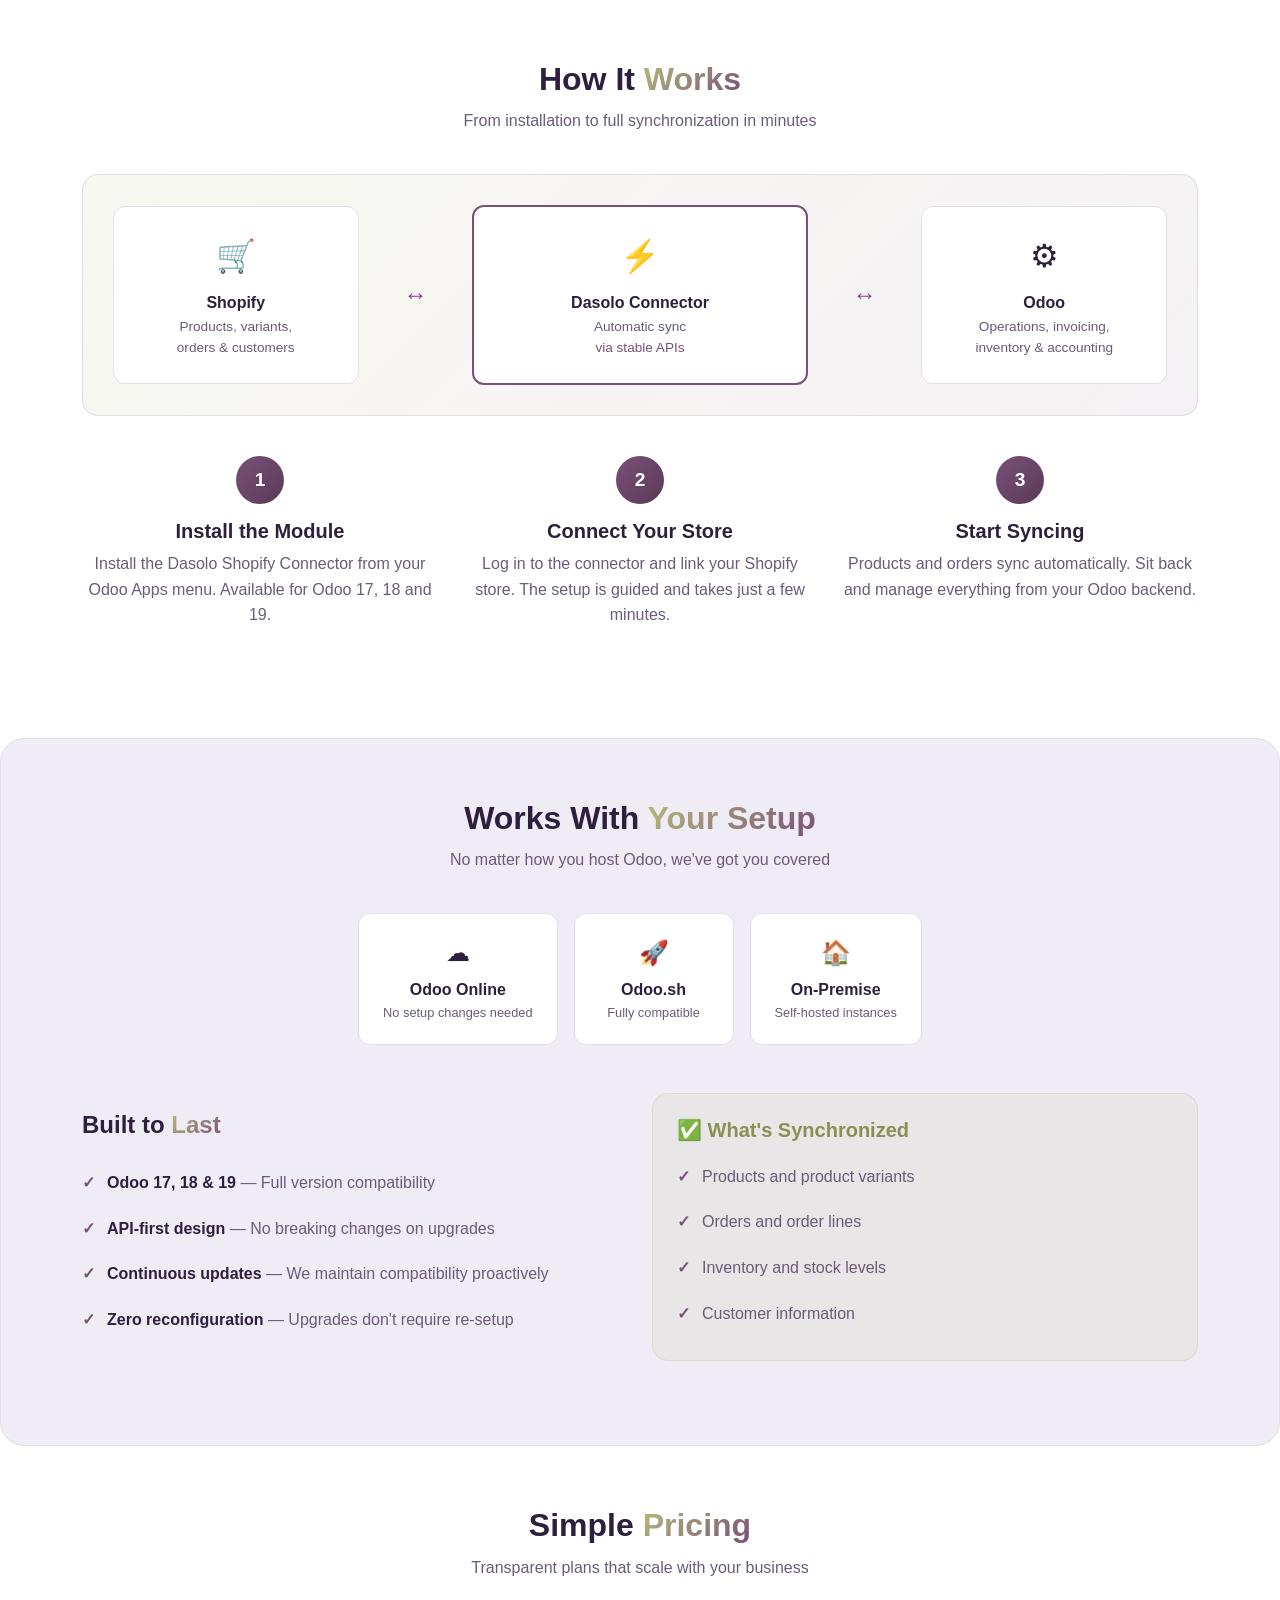
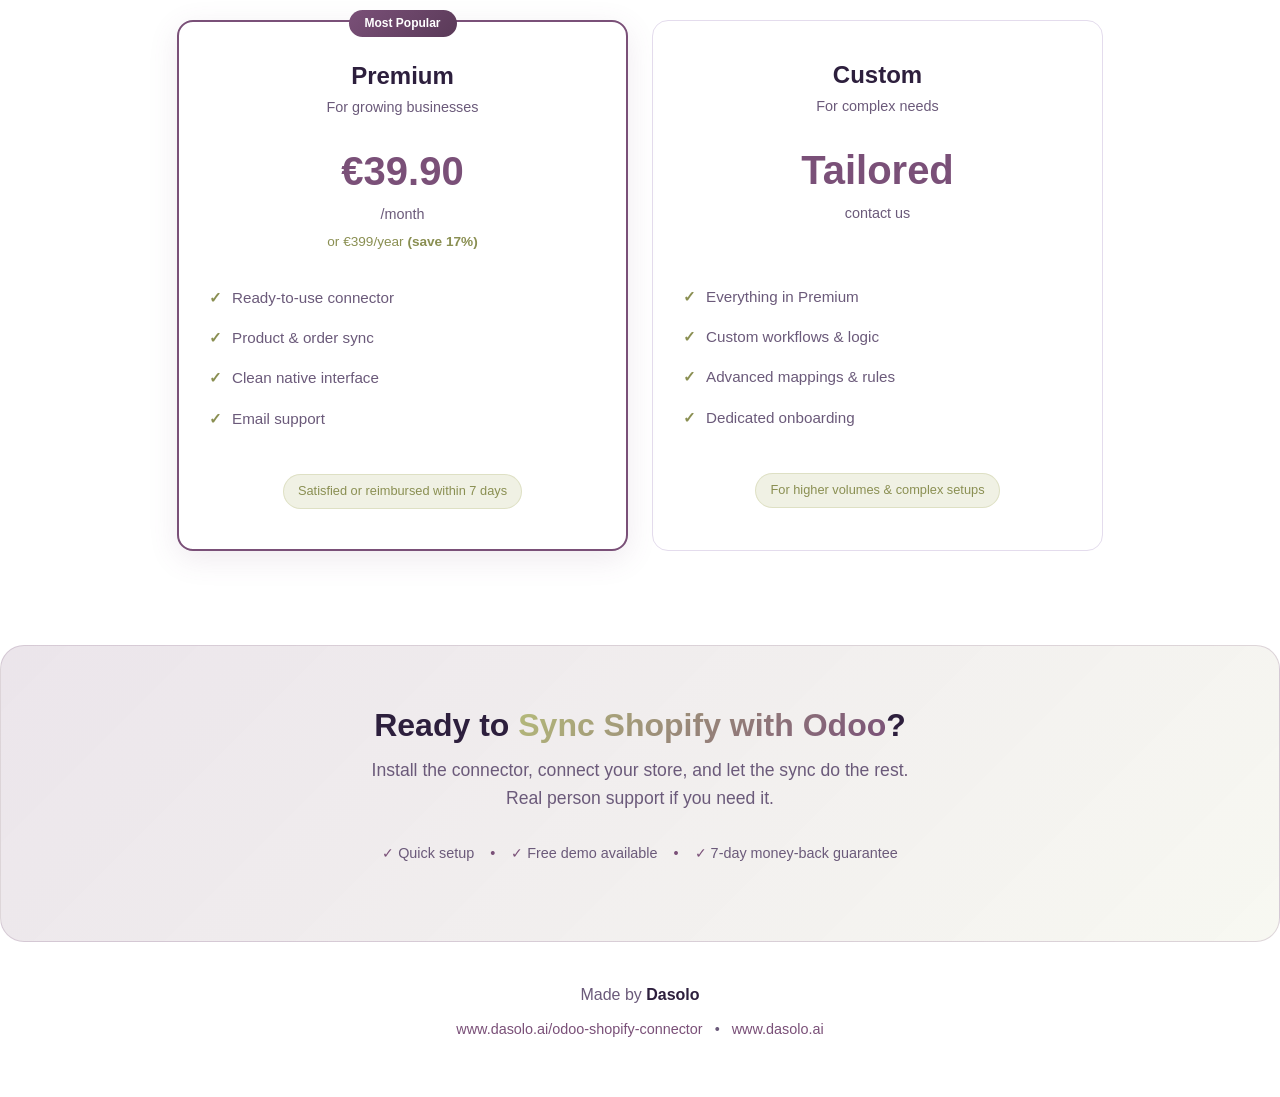
==== commit f2eff888: "update index.html" ====
--- a/shopify_connector_dasolo/static/description/index.html
+++ b/shopify_connector_dasolo/static/description/index.html
@@ -5,612 +5,286 @@
     <meta name="viewport" content="width=device-width, initial-scale=1">
     <title>Dasolo Shopify Connector — Sync Shopify with Odoo</title>
     <link href="https://cdn.jsdelivr.net/npm/bootstrap@5.3.2/dist/css/bootstrap.min.css" rel="stylesheet">
-    <style>
-        :root {
-            --dasolo-green: #b5bb7a;
-            --dasolo-green-dark: #8a8f52;
-            --dasolo-purple: #7a5078;
-            --dasolo-purple-light: #9b6e99;
-            --dasolo-purple-dark: #5a3a58;
-            --background: #f8f6fb;
-            --background-card: #ffffff;
-            --background-muted: #f0ecf5;
-            --border: #e4dced;
-            --text-primary: #2d1f3d;
-            --text-muted: #6b5a7a;
-        }
-
-        body {
-            font-family: -apple-system, BlinkMacSystemFont, 'Segoe UI', Roboto, Oxygen, Ubuntu, Cantarell, sans-serif;
-            background-color: var(--background);
-            color: var(--text-primary);
-            line-height: 1.6;
-        }
-
-        .text-gradient {
-            background: linear-gradient(135deg, var(--dasolo-green) 0%, var(--dasolo-purple) 100%);
-            -webkit-background-clip: text;
-            -webkit-text-fill-color: transparent;
-            background-clip: text;
-        }
-
-        .hero-section {
-            background: linear-gradient(135deg, rgba(181,187,122,0.15) 0%, rgba(122,80,120,0.12) 100%);
-            border: 1px solid rgba(122,80,120,0.15);
-            padding: 80px 20px;
-            border-radius: 24px;
-            margin-top: 10px;
-            position: relative;
-            overflow: hidden;
-        }
-
-        .hero-section::before {
-            content: '';
-            position: absolute;
-            top: -80px;
-            right: -80px;
-            width: 350px;
-            height: 350px;
-            border-radius: 50%;
-            border: 14px solid rgba(181,187,122,0.12);
-        }
-
-        .hero-section::after {
-            content: '';
-            position: absolute;
-            bottom: -60px;
-            right: 40px;
-            width: 280px;
-            height: 280px;
-            border-radius: 50%;
-            border: 14px solid rgba(122,80,120,0.1);
-        }
-
-        .badge-shopify {
-            font-size: 0.85rem;
-            padding: 10px 24px;
-            background-color: rgba(181,187,122,0.2);
-            border: 1px solid rgba(181,187,122,0.4);
-            border-radius: 50px;
-            display: inline-block;
-            font-weight: 500;
-            color: var(--dasolo-green-dark);
-        }
-
-        .section-light {
-            background-color: var(--background);
-            padding: 60px 20px;
-        }
-
-        .section-muted {
-            background-color: var(--background-muted);
-            padding: 60px 30px;
-            border-radius: 24px;
-            margin-top: 10px;
-            border: 1px solid var(--border);
-        }
-
-        .card {
-            border-radius: 16px;
-            border: 1px solid var(--border);
-            background: var(--background-card);
-            padding: 30px;
-            height: 100%;
-            transition: all 0.3s ease;
-        }
-
-        .card:hover {
-            border-color: rgba(122,80,120,0.4);
-            box-shadow: 0 10px 40px rgba(122,80,120,0.08);
-            transform: translateY(-2px);
-        }
-
-        .feature-icon {
-            width: 56px;
-            height: 56px;
-            border-radius: 14px;
-            background: linear-gradient(135deg, rgba(181,187,122,0.25) 0%, rgba(122,80,120,0.15) 100%);
-            display: flex;
-            align-items: center;
-            justify-content: center;
-            margin-bottom: 20px;
-            font-size: 1.5rem;
-        }
-
-        .stat-box {
-            text-align: center;
-            padding: 20px;
-        }
-
-        .stat-value {
-            font-size: 2rem;
-            font-weight: 800;
-            background: linear-gradient(135deg, var(--dasolo-green-dark) 0%, var(--dasolo-purple) 100%);
-            -webkit-background-clip: text;
-            -webkit-text-fill-color: transparent;
-            background-clip: text;
-        }
-
-        .stat-label {
-            color: var(--text-muted);
-            font-size: 0.9rem;
-            margin-top: 5px;
-        }
-
-        .step-number {
-            width: 48px;
-            height: 48px;
-            border-radius: 50%;
-            background: linear-gradient(135deg, var(--dasolo-purple) 0%, var(--dasolo-purple-dark) 100%);
-            display: flex;
-            align-items: center;
-            justify-content: center;
-            font-weight: 700;
-            font-size: 1.2rem;
-            color: #fff;
-            margin: 0 auto 15px;
-        }
-
-        .section-title {
-            font-size: 2rem;
-            font-weight: 700;
-            margin-bottom: 10px;
-            color: var(--text-primary);
-        }
-
-        .section-subtitle {
-            color: var(--text-muted);
-            max-width: 600px;
-            margin: 0 auto 40px;
-        }
-
-        .check-list {
-            list-style: none;
-            padding: 0;
-        }
-
-        .check-list li {
-            padding: 10px 0;
-            color: var(--text-muted);
-            display: flex;
-            align-items: flex-start;
-            gap: 12px;
-        }
-
-        .check-list li::before {
-            content: "\2713";
-            color: var(--dasolo-purple);
-            font-weight: bold;
-            flex-shrink: 0;
-        }
-
-        .sync-flow {
-            display: flex;
-            flex-wrap: wrap;
-            align-items: center;
-            justify-content: center;
-            gap: 15px;
-        }
-
-        .sync-step {
-            background: var(--background-card);
-            border: 1px solid var(--border);
-            border-radius: 12px;
-            padding: 24px;
-            text-align: center;
-            flex: 1;
-            min-width: 200px;
-        }
-
-        .sync-step strong {
-            color: var(--text-primary);
-        }
-
-        .sync-step p {
-            color: var(--text-muted);
-            font-size: 0.85rem;
-        }
-
-        .sync-arrow {
-            color: var(--dasolo-purple);
-            font-size: 1.5rem;
-            font-weight: bold;
-        }
-
-        .cta-section {
-            background: linear-gradient(135deg, rgba(122,80,120,0.15) 0%, rgba(181,187,122,0.1) 100%);
-            border: 1px solid rgba(122,80,120,0.2);
-            padding: 60px 20px;
-            border-radius: 24px;
-            margin-top: 10px;
-        }
-
-        .text-dasolo {
-            color: var(--dasolo-purple);
-        }
-
-        .pricing-card {
-            border-radius: 16px;
-            border: 1px solid var(--border);
-            background: var(--background-card);
-            padding: 40px 30px;
-            text-align: center;
-            height: 100%;
-            transition: all 0.3s ease;
-        }
-
-        .pricing-card:hover {
-            border-color: rgba(122,80,120,0.4);
-            box-shadow: 0 10px 40px rgba(122,80,120,0.08);
-        }
-
-        .pricing-card.featured {
-            border-color: var(--dasolo-purple);
-            box-shadow: 0 8px 30px rgba(122,80,120,0.12);
-            position: relative;
-        }
-
-        .pricing-card.featured::before {
-            content: 'Most Popular';
-            position: absolute;
-            top: -12px;
-            left: 50%;
-            transform: translateX(-50%);
-            background: linear-gradient(135deg, var(--dasolo-purple) 0%, var(--dasolo-purple-dark) 100%);
-            color: #fff;
-            font-size: 0.75rem;
-            font-weight: 600;
-            padding: 4px 16px;
-            border-radius: 20px;
-        }
-
-        .pricing-amount {
-            font-size: 2.5rem;
-            font-weight: 800;
-            color: var(--dasolo-purple);
-        }
-
-        .pricing-period {
-            color: var(--text-muted);
-            font-size: 0.9rem;
-        }
-
-        .pricing-features {
-            list-style: none;
-            padding: 0;
-            text-align: left;
-            margin: 25px 0;
-        }
-
-        .pricing-features li {
-            padding: 8px 0;
-            color: var(--text-muted);
-            display: flex;
-            align-items: center;
-            gap: 10px;
-            font-size: 0.95rem;
-        }
-
-        .pricing-features li::before {
-            content: "\2713";
-            color: var(--dasolo-green-dark);
-            font-weight: bold;
-            flex-shrink: 0;
-        }
-
-        .guarantee-badge {
-            display: inline-block;
-            background: rgba(181,187,122,0.2);
-            border: 1px solid rgba(181,187,122,0.3);
-            color: var(--dasolo-green-dark);
-            font-size: 0.8rem;
-            font-weight: 500;
-            padding: 6px 14px;
-            border-radius: 20px;
-            margin-top: 10px;
-        }
-
-        .hosting-badge {
-            display: inline-block;
-            background: var(--background-card);
-            border: 1px solid var(--border);
-            border-radius: 12px;
-            padding: 20px 24px;
-            text-align: center;
-            min-width: 160px;
-            transition: all 0.3s ease;
-        }
-
-        .hosting-badge:hover {
-            border-color: rgba(122,80,120,0.3);
-            box-shadow: 0 4px 15px rgba(122,80,120,0.06);
-        }
-
-        .hosting-badge h6 {
-            margin-bottom: 4px;
-            font-weight: 600;
-            color: var(--text-primary);
-        }
-
-        .hosting-badge p {
-            margin-bottom: 0;
-            font-size: 0.8rem;
-            color: var(--text-muted);
-        }
-
-        a {
-            color: var(--dasolo-purple);
-            text-decoration: none;
-        }
-
-        a:hover {
-            color: var(--dasolo-purple-light);
-        }
-
-        h4, h5, h6 {
-            color: var(--text-primary);
-        }
-    </style>
 </head>
-<body>
+<body style="font-family: -apple-system, BlinkMacSystemFont, 'Segoe UI', Roboto, Oxygen, Ubuntu, Cantarell, sans-serif; color: #2d1f3d; line-height: 1.6; margin: 0; padding: 0;">
 
     <!-- Hero Section -->
-    <section class="hero-section text-center">
-        <div class="container" style="position: relative; z-index: 1;">
-            <div class="mb-4">
-                <span class="badge-shopify">
+    <section style="background: linear-gradient(135deg, rgba(181,187,122,0.15) 0%, rgba(122,80,120,0.12) 100%); border: 1px solid rgba(122,80,120,0.15); padding: 80px 20px; border-radius: 24px; margin-top: 10px; text-align: center; overflow: hidden; position: relative;">
+        <div style="position: relative; z-index: 1;">
+            <div>
+                <span style="font-size: 0.85rem; padding: 10px 24px; background-color: rgba(181,187,122,0.2); border: 1px solid rgba(181,187,122,0.4); border-radius: 50px; display: inline-block; font-weight: 500; color: #8a8f52; margin-bottom: 16px;">
                     Shopify + Odoo
                 </span>
             </div>
-            <h1 class="mb-4" style="font-size: 2.8rem; font-weight: 800;">
-                Keep Shopify for E-Commerce.<br/>Use <span class="text-gradient">Odoo for Operations.</span>
+            <h1 style="font-size: 2.8rem; font-weight: 800; margin-bottom: 16px; color: #2d1f3d;">
+                Keep Shopify for E-Commerce.<br/>Use <span style="background: linear-gradient(135deg, #b5bb7a 0%, #7a5078 100%); -webkit-background-clip: text; -webkit-text-fill-color: transparent; background-clip: text;">Odoo for Operations.</span>
             </h1>
-            <p class="mb-4" style="font-size: 1.15rem; max-width: 650px; margin: 0 auto; color: var(--text-muted);">
+            <p style="font-size: 1.15rem; max-width: 650px; margin: 0 auto; color: #6b5a7a;">
                 Seamlessly synchronize your Shopify store with Odoo. Products, variants, and orders sync automatically
                 — no manual updates, no inconsistencies.
             </p>
-            <div style="margin-top: 35px;">
-                <p style="font-size: 0.9rem; color: var(--text-muted);">
-                    <span class="text-dasolo">&#10003;</span> Auto sync &nbsp;&nbsp;
-                    <span class="text-dasolo">&#8226;</span> &nbsp;&nbsp;
-                    <span class="text-dasolo">&#10003;</span> API-based &nbsp;&nbsp;
-                    <span class="text-dasolo">&#8226;</span> &nbsp;&nbsp;
-                    <span class="text-dasolo">&#10003;</span> Upgrade resilient &nbsp;&nbsp;
-                    <span class="text-dasolo">&#8226;</span> &nbsp;&nbsp;
-                    <span class="text-dasolo">&#10003;</span> Odoo 17, 18 &amp; 19
+            <div style="margin-top: 35px; font-size: 0.9rem; color: #6b5a7a;">
+                <p>
+                    <span style="color: #7a5078;">&#10003;</span> Auto sync &nbsp;&nbsp;
+                    <span style="color: #7a5078;">&#8226;</span> &nbsp;&nbsp;
+                    <span style="color: #7a5078;">&#10003;</span> API-based &nbsp;&nbsp;
+                    <span style="color: #7a5078;">&#8226;</span> &nbsp;&nbsp;
+                    <span style="color: #7a5078;">&#10003;</span> Upgrade resilient &nbsp;&nbsp;
+                    <span style="color: #7a5078;">&#8226;</span> &nbsp;&nbsp;
+                    <span style="color: #7a5078;">&#10003;</span> Odoo 17, 18 &amp; 19
                 </p>
             </div>
         </div>
     </section>
 
     <!-- Stats Section -->
-    <section class="section-light">
-        <div class="container">
+    <section style="padding: 60px 20px;">
+        <div class="container">
+            <div class="row text-center">
+                <div class="col-md-3 col-sm-6 mb-3">
+                    <div style="padding: 20px;">
+                        <div style="font-size: 2rem; font-weight: 800; background: linear-gradient(135deg, #8a8f52 0%, #7a5078 100%); -webkit-background-clip: text; -webkit-text-fill-color: transparent; background-clip: text;">Products</div>
+                        <div style="color: #6b5a7a; font-size: 0.9rem; margin-top: 5px;">Synced automatically</div>
+                    </div>
+                </div>
+                <div class="col-md-3 col-sm-6 mb-3">
+                    <div style="padding: 20px;">
+                        <div style="font-size: 2rem; font-weight: 800; background: linear-gradient(135deg, #8a8f52 0%, #7a5078 100%); -webkit-background-clip: text; -webkit-text-fill-color: transparent; background-clip: text;">Orders</div>
+                        <div style="color: #6b5a7a; font-size: 0.9rem; margin-top: 5px;">Imported in real-time</div>
+                    </div>
+                </div>
+                <div class="col-md-3 col-sm-6 mb-3">
+                    <div style="padding: 20px;">
+                        <div style="font-size: 2rem; font-weight: 800; background: linear-gradient(135deg, #8a8f52 0%, #7a5078 100%); -webkit-background-clip: text; -webkit-text-fill-color: transparent; background-clip: text;">Variants</div>
+                        <div style="color: #6b5a7a; font-size: 0.9rem; margin-top: 5px;">Fully mapped</div>
+                    </div>
+                </div>
+                <div class="col-md-3 col-sm-6 mb-3">
+                    <div style="padding: 20px;">
+                        <div style="font-size: 2rem; font-weight: 800; background: linear-gradient(135deg, #8a8f52 0%, #7a5078 100%); -webkit-background-clip: text; -webkit-text-fill-color: transparent; background-clip: text;">0 code</div>
+                        <div style="color: #6b5a7a; font-size: 0.9rem; margin-top: 5px;">No technical setup</div>
+                    </div>
+                </div>
+            </div>
+        </div>
+    </section>
+
+    <!-- Features Section -->
+    <section style="background-color: #f0ecf5; padding: 60px 30px; border-radius: 24px; margin-top: 10px; border: 1px solid #e4dced;">
+        <div class="container">
+            <h2 style="font-size: 2rem; font-weight: 700; margin-bottom: 10px; color: #2d1f3d; text-align: center;">
+                Everything You Need to <span style="background: linear-gradient(135deg, #b5bb7a 0%, #7a5078 100%); -webkit-background-clip: text; -webkit-text-fill-color: transparent; background-clip: text;">Connect Shopify</span>
+            </h2>
+            <p style="color: #6b5a7a; max-width: 600px; margin: 0 auto 40px; text-align: center;">
+                A stable integration you can rely on as your business grows
+            </p>
+
             <div class="row">
-                <div class="col-md-3 col-6">
-                    <div class="stat-box">
-                        <div class="stat-value">Products</div>
-                        <div class="stat-label">Synced automatically</div>
-                    </div>
-                </div>
-                <div class="col-md-3 col-6">
-                    <div class="stat-box">
-                        <div class="stat-value">Orders</div>
-                        <div class="stat-label">Imported in real-time</div>
-                    </div>
-                </div>
-                <div class="col-md-3 col-6">
-                    <div class="stat-box">
-                        <div class="stat-value">Variants</div>
-                        <div class="stat-label">Fully mapped</div>
-                    </div>
-                </div>
-                <div class="col-md-3 col-6">
-                    <div class="stat-box">
-                        <div class="stat-value">0 code</div>
-                        <div class="stat-label">No technical setup</div>
-                    </div>
-                </div>
-            </div>
-        </div>
-    </section>
-
-    <!-- Features Section -->
-    <section class="section-muted">
-        <div class="container">
-            <h2 class="section-title text-center">
-                Everything You Need to <span class="text-gradient">Connect Shopify</span>
+                <div class="col-md-4 mb-4">
+                    <div class="card h-100" style="border-radius: 16px; border: 1px solid #e4dced; background: #ffffff; padding: 30px;">
+                        <div style="width: 56px; height: 56px; border-radius: 14px; background: linear-gradient(135deg, rgba(181,187,122,0.25) 0%, rgba(122,80,120,0.15) 100%); display: flex; align-items: center; justify-content: center; margin-bottom: 20px; font-size: 1.5rem;">&#128260;</div>
+                        <h4 style="font-weight: 600; margin-bottom: 12px; color: #2d1f3d;">Automatic Sync</h4>
+                        <p style="color: #6b5a7a; margin-bottom: 0;">
+                            Products, variants, and orders synchronize automatically between Shopify and Odoo. No manual data entry required.
+                        </p>
+                    </div>
+                </div>
+                <div class="col-md-4 mb-4">
+                    <div class="card h-100" style="border-radius: 16px; border: 1px solid #e4dced; background: #ffffff; padding: 30px;">
+                        <div style="width: 56px; height: 56px; border-radius: 14px; background: linear-gradient(135deg, rgba(181,187,122,0.25) 0%, rgba(122,80,120,0.15) 100%); display: flex; align-items: center; justify-content: center; margin-bottom: 20px; font-size: 1.5rem;">&#128268;</div>
+                        <h4 style="font-weight: 600; margin-bottom: 12px; color: #2d1f3d;">API-Based Architecture</h4>
+                        <p style="color: #6b5a7a; margin-bottom: 0;">
+                            Built on stable APIs following Odoo and Shopify best practices. Designed to minimize breaking changes.
+                        </p>
+                    </div>
+                </div>
+                <div class="col-md-4 mb-4">
+                    <div class="card h-100" style="border-radius: 16px; border: 1px solid #e4dced; background: #ffffff; padding: 30px;">
+                        <div style="width: 56px; height: 56px; border-radius: 14px; background: linear-gradient(135deg, rgba(181,187,122,0.25) 0%, rgba(122,80,120,0.15) 100%); display: flex; align-items: center; justify-content: center; margin-bottom: 20px; font-size: 1.5rem;">&#127912;</div>
+                        <h4 style="font-weight: 600; margin-bottom: 12px; color: #2d1f3d;">Native Interface</h4>
+                        <p style="color: #6b5a7a; margin-bottom: 0;">
+                            Accessible directly from your Odoo backend like a native app. Clean, intuitive interface — no context switching.
+                        </p>
+                    </div>
+                </div>
+                <div class="col-md-4 mb-4">
+                    <div class="card h-100" style="border-radius: 16px; border: 1px solid #e4dced; background: #ffffff; padding: 30px;">
+                        <div style="width: 56px; height: 56px; border-radius: 14px; background: linear-gradient(135deg, rgba(181,187,122,0.25) 0%, rgba(122,80,120,0.15) 100%); display: flex; align-items: center; justify-content: center; margin-bottom: 20px; font-size: 1.5rem;">&#128737;</div>
+                        <h4 style="font-weight: 600; margin-bottom: 12px; color: #2d1f3d;">Upgrade Resilient</h4>
+                        <p style="color: #6b5a7a; margin-bottom: 0;">
+                            Updates to Odoo or Shopify won't break your setup. Our API-first approach ensures stability across versions.
+                        </p>
+                    </div>
+                </div>
+                <div class="col-md-4 mb-4">
+                    <div class="card h-100" style="border-radius: 16px; border: 1px solid #e4dced; background: #ffffff; padding: 30px;">
+                        <div style="width: 56px; height: 56px; border-radius: 14px; background: linear-gradient(135deg, rgba(181,187,122,0.25) 0%, rgba(122,80,120,0.15) 100%); display: flex; align-items: center; justify-content: center; margin-bottom: 20px; font-size: 1.5rem;">&#128230;</div>
+                        <h4 style="font-weight: 600; margin-bottom: 12px; color: #2d1f3d;">Product Mapping</h4>
+                        <p style="color: #6b5a7a; margin-bottom: 0;">
+                            Products and variants are mapped between Shopify and Odoo automatically, keeping your catalog consistent.
+                        </p>
+                    </div>
+                </div>
+                <div class="col-md-4 mb-4">
+                    <div class="card h-100" style="border-radius: 16px; border: 1px solid #e4dced; background: #ffffff; padding: 30px;">
+                        <div style="width: 56px; height: 56px; border-radius: 14px; background: linear-gradient(135deg, rgba(181,187,122,0.25) 0%, rgba(122,80,120,0.15) 100%); display: flex; align-items: center; justify-content: center; margin-bottom: 20px; font-size: 1.5rem;">&#128203;</div>
+                        <h4 style="font-weight: 600; margin-bottom: 12px; color: #2d1f3d;">Order Management</h4>
+                        <p style="color: #6b5a7a; margin-bottom: 0;">
+                            Shopify orders flow into Odoo automatically. Manage fulfillment, invoicing, and logistics from one place.
+                        </p>
+                    </div>
+                </div>
+            </div>
+        </div>
+    </section>
+
+    <!-- How It Works Section -->
+    <section style="padding: 60px 20px;">
+        <div class="container">
+            <h2 style="font-size: 2rem; font-weight: 700; margin-bottom: 10px; color: #2d1f3d; text-align: center;">
+                How It <span style="background: linear-gradient(135deg, #b5bb7a 0%, #7a5078 100%); -webkit-background-clip: text; -webkit-text-fill-color: transparent; background-clip: text;">Works</span>
             </h2>
-            <p class="section-subtitle text-center">
-                A stable integration you can rely on as your business grows
-            </p>
-
-            <div class="row">
-                <div class="col-lg-4 col-md-6 mb-4">
-                    <div class="card">
-                        <div class="feature-icon">&#128260;</div>
-                        <h4 style="font-weight: 600; margin-bottom: 12px;">Automatic Sync</h4>
-                        <p style="color: var(--text-muted); margin-bottom: 0;">
-                            Products, variants, and orders synchronize automatically between Shopify and Odoo. No manual data entry required.
-                        </p>
-                    </div>
-                </div>
-                <div class="col-lg-4 col-md-6 mb-4">
-                    <div class="card">
-                        <div class="feature-icon">&#128268;</div>
-                        <h4 style="font-weight: 600; margin-bottom: 12px;">API-Based Architecture</h4>
-                        <p style="color: var(--text-muted); margin-bottom: 0;">
-                            Built on stable APIs following Odoo and Shopify best practices. Designed to minimize breaking changes.
-                        </p>
-                    </div>
-                </div>
-                <div class="col-lg-4 col-md-6 mb-4">
-                    <div class="card">
-                        <div class="feature-icon">&#127912;</div>
-                        <h4 style="font-weight: 600; margin-bottom: 12px;">Native Interface</h4>
-                        <p style="color: var(--text-muted); margin-bottom: 0;">
-                            Accessible directly from your Odoo backend like a native app. Clean, intuitive interface — no context switching.
-                        </p>
-                    </div>
-                </div>
-                <div class="col-lg-4 col-md-6 mb-4">
-                    <div class="card">
-                        <div class="feature-icon">&#128737;</div>
-                        <h4 style="font-weight: 600; margin-bottom: 12px;">Upgrade Resilient</h4>
-                        <p style="color: var(--text-muted); margin-bottom: 0;">
-                            Updates to Odoo or Shopify won't break your setup. Our API-first approach ensures stability across versions.
-                        </p>
-                    </div>
-                </div>
-                <div class="col-lg-4 col-md-6 mb-4">
-                    <div class="card">
-                        <div class="feature-icon">&#128230;</div>
-                        <h4 style="font-weight: 600; margin-bottom: 12px;">Product Mapping</h4>
-                        <p style="color: var(--text-muted); margin-bottom: 0;">
-                            Products and variants are mapped between Shopify and Odoo automatically, keeping your catalog consistent.
-                        </p>
-                    </div>
-                </div>
-                <div class="col-lg-4 col-md-6 mb-4">
-                    <div class="card">
-                        <div class="feature-icon">&#128203;</div>
-                        <h4 style="font-weight: 600; margin-bottom: 12px;">Order Management</h4>
-                        <p style="color: var(--text-muted); margin-bottom: 0;">
-                            Shopify orders flow into Odoo automatically. Manage fulfillment, invoicing, and logistics from one place.
-                        </p>
-                    </div>
-                </div>
-            </div>
-        </div>
-    </section>
-
-    <!-- How It Works Section -->
-    <section class="section-light">
-        <div class="container">
-            <h2 class="section-title text-center">
-                How It <span class="text-gradient">Works</span>
+            <p style="color: #6b5a7a; max-width: 600px; margin: 0 auto 40px; text-align: center;">
+                From installation to full synchronization in minutes
+            </p>
+
+            <div style="background: linear-gradient(135deg, rgba(181,187,122,0.1) 0%, rgba(122,80,120,0.08) 100%); border: 1px solid rgba(122,80,120,0.15); border-radius: 16px; padding: 30px; margin-bottom: 40px;">
+                <div class="row align-items-center text-center">
+                    <div class="col-md-3 col-sm-12 mb-3 mb-md-0">
+                        <div style="background: #ffffff; border: 1px solid #e4dced; border-radius: 12px; padding: 24px;">
+                            <div style="font-size: 2rem; margin-bottom: 8px;">&#128722;</div>
+                            <strong style="color: #2d1f3d;">Shopify</strong>
+                            <p style="color: #6b5a7a; font-size: 0.85rem; margin-bottom: 0;">
+                                Products, variants,<br>orders &amp; customers
+                            </p>
+                        </div>
+                    </div>
+                    <div class="col-md-1 col-sm-12 mb-3 mb-md-0">
+                        <span style="color: #7a5078; font-size: 1.5rem; font-weight: bold;">&#8596;</span>
+                    </div>
+                    <div class="col-md-4 col-sm-12 mb-3 mb-md-0">
+                        <div style="background: #ffffff; border: 2px solid #7a5078; border-radius: 12px; padding: 24px;">
+                            <div style="font-size: 2rem; margin-bottom: 8px;">&#9889;</div>
+                            <strong style="color: #2d1f3d;">Dasolo Connector</strong>
+                            <p style="color: #6b5a7a; font-size: 0.85rem; margin-bottom: 0;">
+                                Automatic sync<br>
+                                <span style="color: #7a5078;">via stable APIs</span>
+                            </p>
+                        </div>
+                    </div>
+                    <div class="col-md-1 col-sm-12 mb-3 mb-md-0">
+                        <span style="color: #7a5078; font-size: 1.5rem; font-weight: bold;">&#8596;</span>
+                    </div>
+                    <div class="col-md-3 col-sm-12">
+                        <div style="background: #ffffff; border: 1px solid #e4dced; border-radius: 12px; padding: 24px;">
+                            <div style="font-size: 2rem; margin-bottom: 8px;">&#9881;</div>
+                            <strong style="color: #2d1f3d;">Odoo</strong>
+                            <p style="color: #6b5a7a; font-size: 0.85rem; margin-bottom: 0;">
+                                Operations, invoicing,<br>inventory &amp; accounting
+                            </p>
+                        </div>
+                    </div>
+                </div>
+            </div>
+
+            <div class="row text-center">
+                <div class="col-md-4 mb-4">
+                    <div style="width: 48px; height: 48px; border-radius: 50%; background: linear-gradient(135deg, #7a5078 0%, #5a3a58 100%); display: inline-flex; align-items: center; justify-content: center; font-weight: 700; font-size: 1.2rem; color: #fff; margin-bottom: 15px;">1</div>
+                    <h5 style="font-weight: 600; color: #2d1f3d;">Install the Module</h5>
+                    <p style="color: #6b5a7a;">
+                        Install the Dasolo Shopify Connector from your Odoo Apps menu. Available for Odoo 17, 18 and 19.
+                    </p>
+                </div>
+                <div class="col-md-4 mb-4">
+                    <div style="width: 48px; height: 48px; border-radius: 50%; background: linear-gradient(135deg, #7a5078 0%, #5a3a58 100%); display: inline-flex; align-items: center; justify-content: center; font-weight: 700; font-size: 1.2rem; color: #fff; margin-bottom: 15px;">2</div>
+                    <h5 style="font-weight: 600; color: #2d1f3d;">Connect Your Store</h5>
+                    <p style="color: #6b5a7a;">
+                        Log in to the connector and link your Shopify store. The setup is guided and takes just a few minutes.
+                    </p>
+                </div>
+                <div class="col-md-4 mb-4">
+                    <div style="width: 48px; height: 48px; border-radius: 50%; background: linear-gradient(135deg, #7a5078 0%, #5a3a58 100%); display: inline-flex; align-items: center; justify-content: center; font-weight: 700; font-size: 1.2rem; color: #fff; margin-bottom: 15px;">3</div>
+                    <h5 style="font-weight: 600; color: #2d1f3d;">Start Syncing</h5>
+                    <p style="color: #6b5a7a;">
+                        Products and orders sync automatically. Sit back and manage everything from your Odoo backend.
+                    </p>
+                </div>
+            </div>
+        </div>
+    </section>
+
+    <!-- Compatibility Section -->
+    <section style="background-color: #f0ecf5; padding: 60px 30px; border-radius: 24px; margin-top: 10px; border: 1px solid #e4dced;">
+        <div class="container">
+            <h2 style="font-size: 2rem; font-weight: 700; margin-bottom: 10px; color: #2d1f3d; text-align: center;">
+                Works With <span style="background: linear-gradient(135deg, #b5bb7a 0%, #7a5078 100%); -webkit-background-clip: text; -webkit-text-fill-color: transparent; background-clip: text;">Your Setup</span>
             </h2>
-            <p class="section-subtitle text-center">
-                From installation to full synchronization in minutes
-            </p>
-
-            <div class="row mb-5">
-                <div class="col-12">
-                    <div style="background: linear-gradient(135deg, rgba(181,187,122,0.1) 0%, rgba(122,80,120,0.08) 100%); border: 1px solid rgba(122,80,120,0.15); border-radius: 16px; padding: 30px;">
-                        <div class="sync-flow">
-                            <div class="sync-step">
-                                <div style="font-size: 2rem; margin-bottom: 8px;">&#128722;</div>
-                                <strong>Shopify</strong>
-                                <p class="mb-0">
-                                    Products, variants,<br>orders &amp; customers
-                                </p>
-                            </div>
-                            <div class="sync-arrow">&#8596;</div>
-                            <div class="sync-step" style="border-color: var(--dasolo-purple); border-width: 2px;">
-                                <div style="font-size: 2rem; margin-bottom: 8px;">&#9889;</div>
-                                <strong>Dasolo Connector</strong>
-                                <p class="mb-0">
-                                    Automatic sync<br>
-                                    <span style="color: var(--dasolo-purple);">via stable APIs</span>
-                                </p>
-                            </div>
-                            <div class="sync-arrow">&#8596;</div>
-                            <div class="sync-step">
-                                <div style="font-size: 2rem; margin-bottom: 8px;">&#9881;</div>
-                                <strong>Odoo</strong>
-                                <p class="mb-0">
-                                    Operations, invoicing,<br>inventory &amp; accounting
-                                </p>
-                            </div>
-                        </div>
-                    </div>
-                </div>
-            </div>
-
-            <div class="row">
-                <div class="col-md-4 mb-4">
-                    <div class="text-center">
-                        <div class="step-number">1</div>
-                        <h5 style="font-weight: 600;">Install the Module</h5>
-                        <p style="color: var(--text-muted);">
-                            Install the Dasolo Shopify Connector from your Odoo Apps menu. Available for Odoo 17, 18 and 19.
-                        </p>
-                    </div>
-                </div>
-                <div class="col-md-4 mb-4">
-                    <div class="text-center">
-                        <div class="step-number">2</div>
-                        <h5 style="font-weight: 600;">Connect Your Store</h5>
-                        <p style="color: var(--text-muted);">
-                            Log in to the connector and link your Shopify store. The setup is guided and takes just a few minutes.
-                        </p>
-                    </div>
-                </div>
-                <div class="col-md-4 mb-4">
-                    <div class="text-center">
-                        <div class="step-number">3</div>
-                        <h5 style="font-weight: 600;">Start Syncing</h5>
-                        <p style="color: var(--text-muted);">
-                            Products and orders sync automatically. Sit back and manage everything from your Odoo backend.
-                        </p>
-                    </div>
-                </div>
-            </div>
-        </div>
-    </section>
-
-    <!-- Compatibility Section -->
-    <section class="section-muted">
-        <div class="container">
-            <h2 class="section-title text-center">
-                Works With <span class="text-gradient">Your Setup</span>
-            </h2>
-            <p class="section-subtitle text-center">
+            <p style="color: #6b5a7a; max-width: 600px; margin: 0 auto 40px; text-align: center;">
                 No matter how you host Odoo, we've got you covered
             </p>
 
-            <div class="row justify-content-center mb-5">
-                <div class="col-12">
-                    <div class="d-flex flex-wrap justify-content-center gap-3">
-                        <div class="hosting-badge">
-                            <div style="font-size: 1.5rem; margin-bottom: 8px;">&#9729;</div>
-                            <h6>Odoo Online</h6>
-                            <p>No setup changes needed</p>
-                        </div>
-                        <div class="hosting-badge">
-                            <div style="font-size: 1.5rem; margin-bottom: 8px;">&#128640;</div>
-                            <h6>Odoo.sh</h6>
-                            <p>Fully compatible</p>
-                        </div>
-                        <div class="hosting-badge">
-                            <div style="font-size: 1.5rem; margin-bottom: 8px;">&#127968;</div>
-                            <h6>On-Premise</h6>
-                            <p>Self-hosted instances</p>
-                        </div>
-                    </div>
+            <div class="d-flex flex-wrap justify-content-center gap-3 mb-5">
+                <div style="background: #ffffff; border: 1px solid #e4dced; border-radius: 12px; padding: 20px 24px; text-align: center; min-width: 160px;">
+                    <div style="font-size: 1.5rem; margin-bottom: 8px;">&#9729;</div>
+                    <h6 style="margin: 0 0 4px; font-weight: 600; color: #2d1f3d;">Odoo Online</h6>
+                    <p style="margin: 0; font-size: 0.8rem; color: #6b5a7a;">No setup changes needed</p>
+                </div>
+                <div style="background: #ffffff; border: 1px solid #e4dced; border-radius: 12px; padding: 20px 24px; text-align: center; min-width: 160px;">
+                    <div style="font-size: 1.5rem; margin-bottom: 8px;">&#128640;</div>
+                    <h6 style="margin: 0 0 4px; font-weight: 600; color: #2d1f3d;">Odoo.sh</h6>
+                    <p style="margin: 0; font-size: 0.8rem; color: #6b5a7a;">Fully compatible</p>
+                </div>
+                <div style="background: #ffffff; border: 1px solid #e4dced; border-radius: 12px; padding: 20px 24px; text-align: center; min-width: 160px;">
+                    <div style="font-size: 1.5rem; margin-bottom: 8px;">&#127968;</div>
+                    <h6 style="margin: 0 0 4px; font-weight: 600; color: #2d1f3d;">On-Premise</h6>
+                    <p style="margin: 0; font-size: 0.8rem; color: #6b5a7a;">Self-hosted instances</p>
                 </div>
             </div>
 
             <div class="row align-items-center">
                 <div class="col-md-6 mb-4">
-                    <h4 style="font-weight: 700; margin-bottom: 20px;">
-                        Built to <span class="text-gradient">Last</span>
+                    <h4 style="font-weight: 700; margin-bottom: 20px; color: #2d1f3d;">
+                        Built to <span style="background: linear-gradient(135deg, #b5bb7a 0%, #7a5078 100%); -webkit-background-clip: text; -webkit-text-fill-color: transparent; background-clip: text;">Last</span>
                     </h4>
-                    <ul class="check-list">
-                        <li><strong style="color: var(--text-primary);">Odoo 17, 18 &amp; 19</strong> — Full version compatibility</li>
-                        <li><strong style="color: var(--text-primary);">API-first design</strong> — No breaking changes on upgrades</li>
-                        <li><strong style="color: var(--text-primary);">Continuous updates</strong> — We maintain compatibility proactively</li>
-                        <li><strong style="color: var(--text-primary);">Zero reconfiguration</strong> — Upgrades don't require re-setup</li>
+                    <ul style="list-style: none; padding: 0; margin: 0;">
+                        <li style="padding: 10px 0; color: #6b5a7a; display: flex; align-items: flex-start; gap: 12px;">
+                            <span style="color: #7a5078; font-weight: bold; flex-shrink: 0;">&#10003;</span>
+                            <span><strong style="color: #2d1f3d;">Odoo 17, 18 &amp; 19</strong> — Full version compatibility</span>
+                        </li>
+                        <li style="padding: 10px 0; color: #6b5a7a; display: flex; align-items: flex-start; gap: 12px;">
+                            <span style="color: #7a5078; font-weight: bold; flex-shrink: 0;">&#10003;</span>
+                            <span><strong style="color: #2d1f3d;">API-first design</strong> — No breaking changes on upgrades</span>
+                        </li>
+                        <li style="padding: 10px 0; color: #6b5a7a; display: flex; align-items: flex-start; gap: 12px;">
+                            <span style="color: #7a5078; font-weight: bold; flex-shrink: 0;">&#10003;</span>
+                            <span><strong style="color: #2d1f3d;">Continuous updates</strong> — We maintain compatibility proactively</span>
+                        </li>
+                        <li style="padding: 10px 0; color: #6b5a7a; display: flex; align-items: flex-start; gap: 12px;">
+                            <span style="color: #7a5078; font-weight: bold; flex-shrink: 0;">&#10003;</span>
+                            <span><strong style="color: #2d1f3d;">Zero reconfiguration</strong> — Upgrades don't require re-setup</span>
+                        </li>
                     </ul>
                 </div>
                 <div class="col-md-6 mb-4">
                     <div style="background: rgba(181,187,122,0.12); border: 1px solid rgba(181,187,122,0.25); border-radius: 16px; padding: 24px;">
-                        <h5 style="color: var(--dasolo-green-dark); font-weight: 600; margin-bottom: 12px;">&#9989; What's Synchronized</h5>
-                        <ul class="check-list" style="margin: 0;">
-                            <li>Products and product variants</li>
-                            <li>Orders and order lines</li>
-                            <li>Inventory and stock levels</li>
-                            <li>Customer information</li>
+                        <h5 style="color: #8a8f52; font-weight: 600; margin-bottom: 12px;">&#9989; What's Synchronized</h5>
+                        <ul style="list-style: none; padding: 0; margin: 0;">
+                            <li style="padding: 10px 0; color: #6b5a7a; display: flex; align-items: flex-start; gap: 12px;">
+                                <span style="color: #7a5078; font-weight: bold; flex-shrink: 0;">&#10003;</span>
+                                Products and product variants
+                            </li>
+                            <li style="padding: 10px 0; color: #6b5a7a; display: flex; align-items: flex-start; gap: 12px;">
+                                <span style="color: #7a5078; font-weight: bold; flex-shrink: 0;">&#10003;</span>
+                                Orders and order lines
+                            </li>
+                            <li style="padding: 10px 0; color: #6b5a7a; display: flex; align-items: flex-start; gap: 12px;">
+                                <span style="color: #7a5078; font-weight: bold; flex-shrink: 0;">&#10003;</span>
+                                Inventory and stock levels
+                            </li>
+                            <li style="padding: 10px 0; color: #6b5a7a; display: flex; align-items: flex-start; gap: 12px;">
+                                <span style="color: #7a5078; font-weight: bold; flex-shrink: 0;">&#10003;</span>
+                                Customer information
+                            </li>
                         </ul>
                     </div>
                 </div>
@@ -619,48 +293,73 @@
     </section>
 
     <!-- Pricing Section -->
-    <section class="section-light">
-        <div class="container">
-            <h2 class="section-title text-center">
-                Simple <span class="text-gradient">Pricing</span>
+    <section style="padding: 60px 20px;">
+        <div class="container">
+            <h2 style="font-size: 2rem; font-weight: 700; margin-bottom: 10px; color: #2d1f3d; text-align: center;">
+                Simple <span style="background: linear-gradient(135deg, #b5bb7a 0%, #7a5078 100%); -webkit-background-clip: text; -webkit-text-fill-color: transparent; background-clip: text;">Pricing</span>
             </h2>
-            <p class="section-subtitle text-center">
+            <p style="color: #6b5a7a; max-width: 600px; margin: 0 auto 40px; text-align: center;">
                 Transparent plans that scale with your business
             </p>
 
             <div class="row justify-content-center">
-                <div class="col-md-5 mb-4">
-                    <div class="pricing-card featured">
-                        <h4 style="font-weight: 700; margin-bottom: 5px;">Premium</h4>
-                        <p style="color: var(--text-muted); font-size: 0.9rem; margin-bottom: 20px;">For growing businesses</p>
-                        <div class="pricing-amount">&euro;39.90</div>
-                        <div class="pricing-period">/month</div>
-                        <p style="color: var(--dasolo-green-dark); font-size: 0.85rem; margin-top: 5px;">
+                <div class="col-md-5 col-sm-6 mb-4">
+                    <div style="border-radius: 16px; border: 2px solid #7a5078; background: #ffffff; padding: 40px 30px; text-align: center; height: 100%; box-shadow: 0 8px 30px rgba(122,80,120,0.12); position: relative;">
+                        <span style="position: absolute; top: -12px; left: 50%; transform: translateX(-50%); background: linear-gradient(135deg, #7a5078 0%, #5a3a58 100%); color: #fff; font-size: 0.75rem; font-weight: 600; padding: 4px 16px; border-radius: 20px;">Most Popular</span>
+                        <h4 style="font-weight: 700; margin-bottom: 5px; color: #2d1f3d;">Premium</h4>
+                        <p style="color: #6b5a7a; font-size: 0.9rem; margin-bottom: 20px;">For growing businesses</p>
+                        <div style="font-size: 2.5rem; font-weight: 800; color: #7a5078;">&euro;39.90</div>
+                        <div style="color: #6b5a7a; font-size: 0.9rem;">/month</div>
+                        <p style="color: #8a8f52; font-size: 0.85rem; margin-top: 5px;">
                             or &euro;399/year <strong>(save 17%)</strong>
                         </p>
-                        <ul class="pricing-features">
-                            <li>Ready-to-use connector</li>
-                            <li>Product &amp; order sync</li>
-                            <li>Clean native interface</li>
-                            <li>Email support</li>
+                        <ul style="list-style: none; padding: 0; text-align: left; margin: 25px 0;">
+                            <li style="padding: 8px 0; color: #6b5a7a; display: flex; align-items: center; gap: 10px; font-size: 0.95rem;">
+                                <span style="color: #8a8f52; font-weight: bold; flex-shrink: 0;">&#10003;</span>
+                                Ready-to-use connector
+                            </li>
+                            <li style="padding: 8px 0; color: #6b5a7a; display: flex; align-items: center; gap: 10px; font-size: 0.95rem;">
+                                <span style="color: #8a8f52; font-weight: bold; flex-shrink: 0;">&#10003;</span>
+                                Product &amp; order sync
+                            </li>
+                            <li style="padding: 8px 0; color: #6b5a7a; display: flex; align-items: center; gap: 10px; font-size: 0.95rem;">
+                                <span style="color: #8a8f52; font-weight: bold; flex-shrink: 0;">&#10003;</span>
+                                Clean native interface
+                            </li>
+                            <li style="padding: 8px 0; color: #6b5a7a; display: flex; align-items: center; gap: 10px; font-size: 0.95rem;">
+                                <span style="color: #8a8f52; font-weight: bold; flex-shrink: 0;">&#10003;</span>
+                                Email support
+                            </li>
                         </ul>
-                        <div class="guarantee-badge">Satisfied or reimbursed within 7 days</div>
-                    </div>
-                </div>
-                <div class="col-md-5 mb-4">
-                    <div class="pricing-card">
-                        <h4 style="font-weight: 700; margin-bottom: 5px;">Custom</h4>
-                        <p style="color: var(--text-muted); font-size: 0.9rem; margin-bottom: 20px;">For complex needs</p>
-                        <div class="pricing-amount">Tailored</div>
-                        <div class="pricing-period">contact us</div>
-                        <p style="color: var(--text-muted); font-size: 0.85rem; margin-top: 5px;">&nbsp;</p>
-                        <ul class="pricing-features">
-                            <li>Everything in Premium</li>
-                            <li>Custom workflows &amp; logic</li>
-                            <li>Advanced mappings &amp; rules</li>
-                            <li>Dedicated onboarding</li>
+                        <span style="display: inline-block; background: rgba(181,187,122,0.2); border: 1px solid rgba(181,187,122,0.3); color: #8a8f52; font-size: 0.8rem; font-weight: 500; padding: 6px 14px; border-radius: 20px; margin-top: 10px;">Satisfied or reimbursed within 7 days</span>
+                    </div>
+                </div>
+                <div class="col-md-5 col-sm-6 mb-4">
+                    <div style="border-radius: 16px; border: 1px solid #e4dced; background: #ffffff; padding: 40px 30px; text-align: center; height: 100%;">
+                        <h4 style="font-weight: 700; margin-bottom: 5px; color: #2d1f3d;">Custom</h4>
+                        <p style="color: #6b5a7a; font-size: 0.9rem; margin-bottom: 20px;">For complex needs</p>
+                        <div style="font-size: 2.5rem; font-weight: 800; color: #7a5078;">Tailored</div>
+                        <div style="color: #6b5a7a; font-size: 0.9rem;">contact us</div>
+                        <p style="color: #8a8f52; font-size: 0.85rem; margin-top: 5px;">&nbsp;</p>
+                        <ul style="list-style: none; padding: 0; text-align: left; margin: 25px 0;">
+                            <li style="padding: 8px 0; color: #6b5a7a; display: flex; align-items: center; gap: 10px; font-size: 0.95rem;">
+                                <span style="color: #8a8f52; font-weight: bold; flex-shrink: 0;">&#10003;</span>
+                                Everything in Premium
+                            </li>
+                            <li style="padding: 8px 0; color: #6b5a7a; display: flex; align-items: center; gap: 10px; font-size: 0.95rem;">
+                                <span style="color: #8a8f52; font-weight: bold; flex-shrink: 0;">&#10003;</span>
+                                Custom workflows &amp; logic
+                            </li>
+                            <li style="padding: 8px 0; color: #6b5a7a; display: flex; align-items: center; gap: 10px; font-size: 0.95rem;">
+                                <span style="color: #8a8f52; font-weight: bold; flex-shrink: 0;">&#10003;</span>
+                                Advanced mappings &amp; rules
+                            </li>
+                            <li style="padding: 8px 0; color: #6b5a7a; display: flex; align-items: center; gap: 10px; font-size: 0.95rem;">
+                                <span style="color: #8a8f52; font-weight: bold; flex-shrink: 0;">&#10003;</span>
+                                Dedicated onboarding
+                            </li>
                         </ul>
-                        <div class="guarantee-badge">For higher volumes &amp; complex setups</div>
+                        <span style="display: inline-block; background: rgba(181,187,122,0.2); border: 1px solid rgba(181,187,122,0.3); color: #8a8f52; font-size: 0.8rem; font-weight: 500; padding: 6px 14px; border-radius: 20px; margin-top: 10px;">For higher volumes &amp; complex setups</span>
                     </div>
                 </div>
             </div>
@@ -668,37 +367,35 @@
     </section>
 
     <!-- CTA Section -->
-    <section class="cta-section text-center">
-        <div class="container">
-            <h2 class="mb-3" style="font-size: 2rem; font-weight: 700;">
-                Ready to <span class="text-gradient">Sync Shopify with Odoo</span>?
-            </h2>
-            <p class="mb-4" style="font-size: 1.1rem; color: var(--text-muted); max-width: 550px; margin: 0 auto;">
-                Install the connector, connect your store, and let the sync do the rest.
-                Real person support if you need it.
-            </p>
-            <div style="margin-top: 30px;">
-                <p style="font-size: 0.9rem; color: var(--text-muted);">
-                    <span class="text-dasolo">&#10003;</span> Quick setup &nbsp;&nbsp;
-                    <span class="text-dasolo">&#8226;</span> &nbsp;&nbsp;
-                    <span class="text-dasolo">&#10003;</span> Free demo available &nbsp;&nbsp;
-                    <span class="text-dasolo">&#8226;</span> &nbsp;&nbsp;
-                    <span class="text-dasolo">&#10003;</span> 7-day money-back guarantee
-                </p>
-            </div>
+    <section style="background: linear-gradient(135deg, rgba(122,80,120,0.15) 0%, rgba(181,187,122,0.1) 100%); border: 1px solid rgba(122,80,120,0.2); padding: 60px 20px; border-radius: 24px; margin-top: 10px; text-align: center;">
+        <h2 style="font-size: 2rem; font-weight: 700; margin-bottom: 12px; color: #2d1f3d;">
+            Ready to <span style="background: linear-gradient(135deg, #b5bb7a 0%, #7a5078 100%); -webkit-background-clip: text; -webkit-text-fill-color: transparent; background-clip: text;">Sync Shopify with Odoo</span>?
+        </h2>
+        <p style="font-size: 1.1rem; color: #6b5a7a; max-width: 550px; margin: 0 auto 16px;">
+            Install the connector, connect your store, and let the sync do the rest.
+            Real person support if you need it.
+        </p>
+        <div style="margin-top: 30px; font-size: 0.9rem; color: #6b5a7a;">
+            <p>
+                <span style="color: #7a5078;">&#10003;</span> Quick setup &nbsp;&nbsp;
+                <span style="color: #7a5078;">&#8226;</span> &nbsp;&nbsp;
+                <span style="color: #7a5078;">&#10003;</span> Free demo available &nbsp;&nbsp;
+                <span style="color: #7a5078;">&#8226;</span> &nbsp;&nbsp;
+                <span style="color: #7a5078;">&#10003;</span> 7-day money-back guarantee
+            </p>
         </div>
     </section>
 
     <!-- Footer -->
-    <section class="section-light text-center" style="padding: 40px 20px;">
-        <div class="container">
-            <p style="color: var(--text-muted); margin-bottom: 10px;">
-                Made by <strong style="color: var(--text-primary);">Dasolo</strong>
-            </p>
-            <p style="color: var(--text-muted); font-size: 0.9rem;">
-                <a href="https://www.dasolo.ai/odoo-shopify-connector">www.dasolo.ai/odoo-shopify-connector</a>
+    <section style="text-align: center; padding: 40px 20px;">
+        <div class="container">
+            <p style="color: #6b5a7a; margin: 0 0 10px;">
+                Made by <strong style="color: #2d1f3d;">Dasolo</strong>
+            </p>
+            <p style="font-size: 0.9rem; color: #6b5a7a;">
+                <a href="https://www.dasolo.ai/odoo-shopify-connector" style="color: #7a5078; text-decoration: none;">www.dasolo.ai/odoo-shopify-connector</a>
                 &nbsp;&nbsp;&#8226;&nbsp;&nbsp;
-                <a href="https://www.dasolo.ai/">www.dasolo.ai</a>
+                <a href="https://www.dasolo.ai/" style="color: #7a5078; text-decoration: none;">www.dasolo.ai</a>
             </p>
         </div>
     </section>
